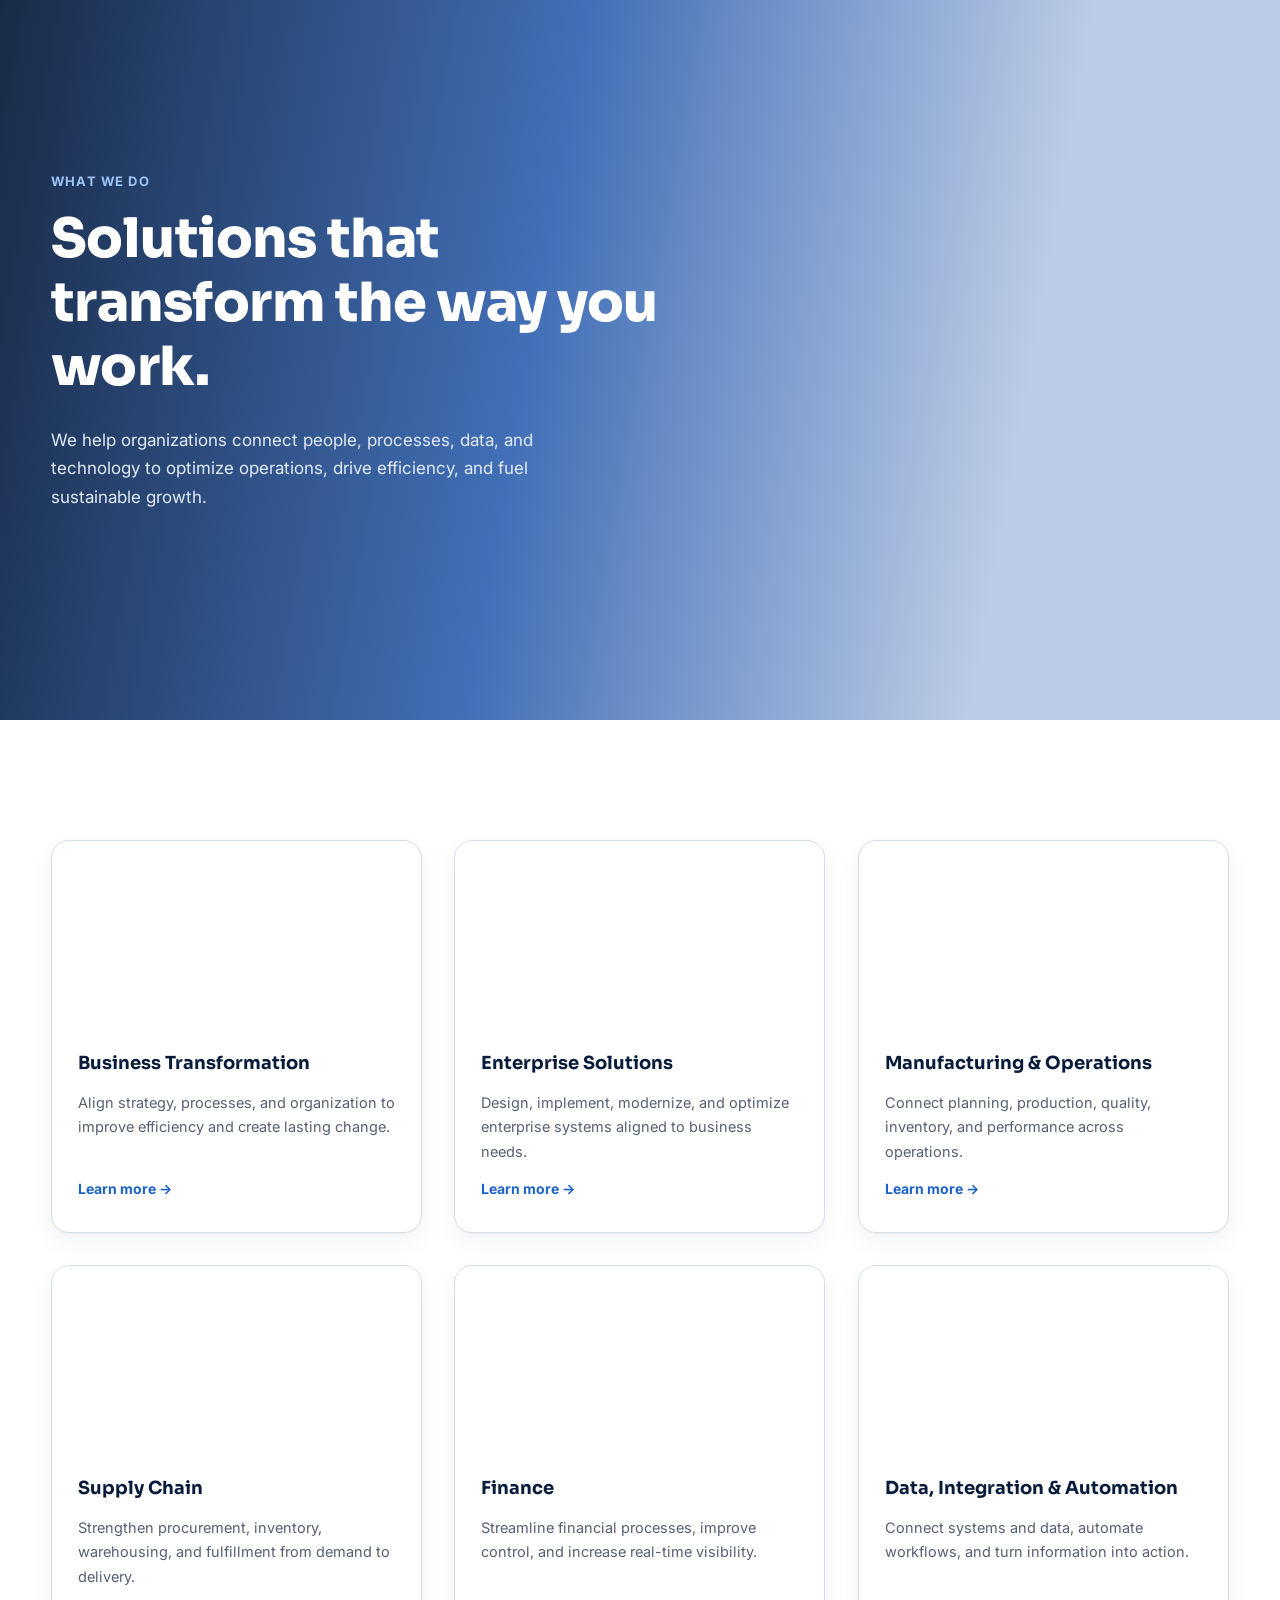
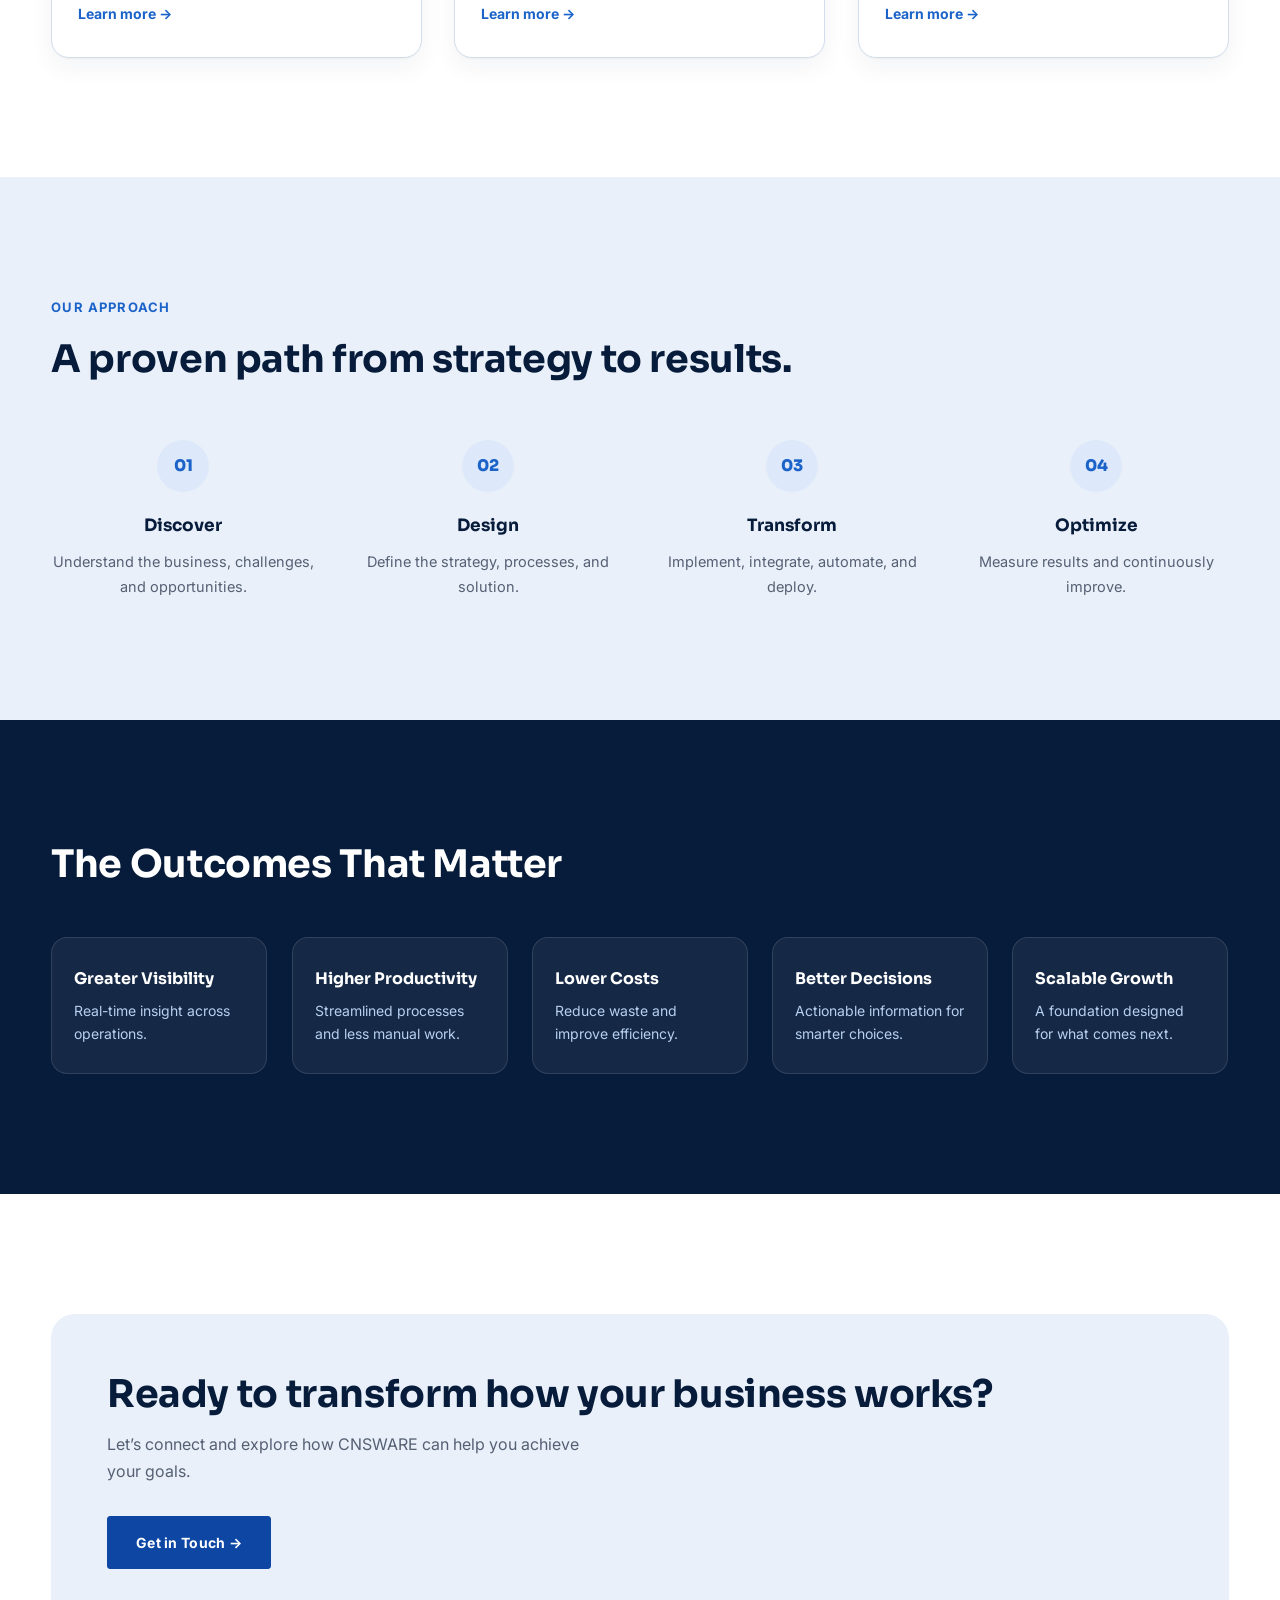
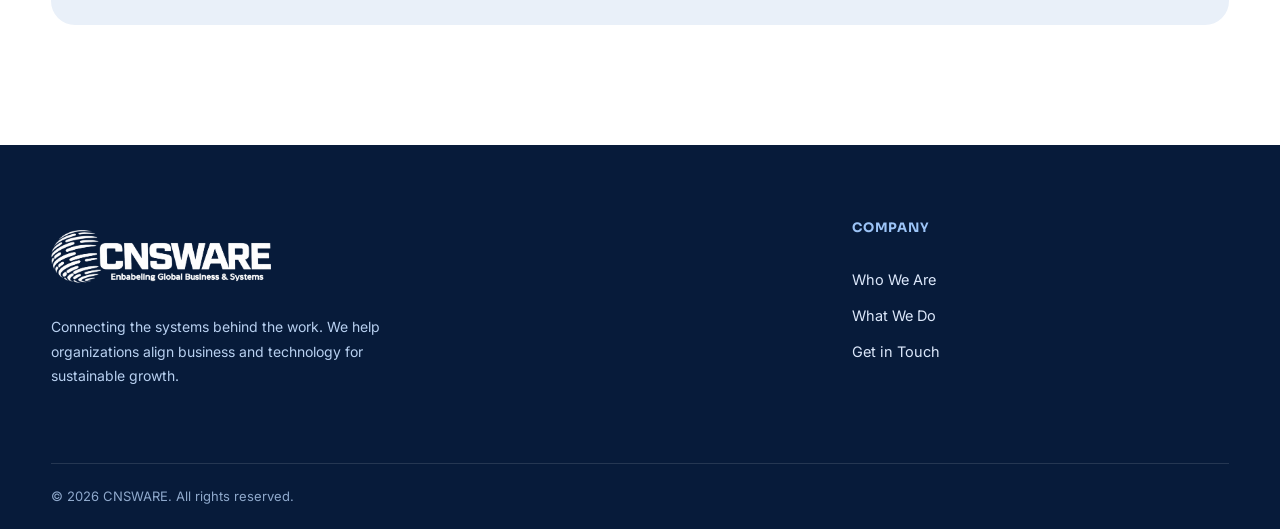
==== what-we-do.html @ 4d141ac0 "first commit" ====
<!doctype html>
<html lang="en">
<head>
<meta charset="utf-8"><meta name="viewport" content="width=device-width,initial-scale=1">
<title>What We Do | CNSWARE</title>
<link rel="preconnect" href="https://fonts.googleapis.com">
<link rel="preconnect" href="https://fonts.gstatic.com" crossorigin>
<link href="https://fonts.googleapis.com/css2?family=Inter:wght@400;500;600;700;800&family=Sora:wght@600;700;800&display=swap" rel="stylesheet">
<link rel="stylesheet" href="css/variables.css">
<link rel="stylesheet" href="css/navbar.css">
<link rel="stylesheet" href="css/footer.css">
<link rel="stylesheet" href="css/main.css">
<link rel="stylesheet" href="css/what-we-do.css">
<link rel="stylesheet" href="css/animations.css">
</head>
<body>

<site-navbar current="what-we-do.html" logo-src="img/CNSWARElogo.png"></site-navbar>
<script src="components/Navbar.js" defer></script>

<section class="hero" style="--hero:url('https://images.unsplash.com/photo-1556761175-b413da4baf72?auto=format&fit=crop&w=1800&q=85')">
  <div class="container">
    <div class="hero-inner">
      <div class="eyebrow">What We Do</div>
      <h1>Solutions that transform the way you work.</h1>
      <p>We help organizations connect people, processes, data, and technology to optimize operations, drive efficiency, and fuel sustainable growth.</p>
    </div>
  </div>
</section>

<section class="section">
  <div class="container">
    <div class="cards">
      <div class="card" style="--img:url('https://images.unsplash.com/photo-1521737711867-e3b97375f902?auto=format&fit=crop&w=900&q=80')">
        <div class="card-media"></div>
        <div class="card-body">
          <h3>Business Transformation</h3>
          <p>Align strategy, processes, and organization to improve efficiency and create lasting change.</p>
          <a class="link" href="get-in-touch.html">Learn more &rarr;</a>
        </div>
      </div>
      <div class="card" style="--img:url('https://images.unsplash.com/photo-1551434678-e076c223a692?auto=format&fit=crop&w=900&q=80')">
        <div class="card-media"></div>
        <div class="card-body">
          <h3>Enterprise Solutions</h3>
          <p>Design, implement, modernize, and optimize enterprise systems aligned to business needs.</p>
          <a class="link" href="get-in-touch.html">Learn more &rarr;</a>
        </div>
      </div>
      <div class="card" style="--img:url('https://images.unsplash.com/photo-1565514020179-026b92b84bb6?auto=format&fit=crop&w=900&q=80')">
        <div class="card-media"></div>
        <div class="card-body">
          <h3>Manufacturing &amp; Operations</h3>
          <p>Connect planning, production, quality, inventory, and performance across operations.</p>
          <a class="link" href="get-in-touch.html">Learn more &rarr;</a>
        </div>
      </div>
      <div class="card" style="--img:url('https://images.unsplash.com/photo-1586528116311-ad8dd3c8310d?auto=format&fit=crop&w=900&q=80')">
        <div class="card-media"></div>
        <div class="card-body">
          <h3>Supply Chain</h3>
          <p>Strengthen procurement, inventory, warehousing, and fulfillment from demand to delivery.</p>
          <a class="link" href="get-in-touch.html">Learn more &rarr;</a>
        </div>
      </div>
      <div class="card" style="--img:url('https://images.unsplash.com/photo-1554224155-8d04cb21cd6c?auto=format&fit=crop&w=900&q=80')">
        <div class="card-media"></div>
        <div class="card-body">
          <h3>Finance</h3>
          <p>Streamline financial processes, improve control, and increase real-time visibility.</p>
          <a class="link" href="get-in-touch.html">Learn more &rarr;</a>
        </div>
      </div>
      <div class="card" style="--img:url('https://images.unsplash.com/photo-1551288049-bebda4e38f71?auto=format&fit=crop&w=900&q=80')">
        <div class="card-media"></div>
        <div class="card-body">
          <h3>Data, Integration &amp; Automation</h3>
          <p>Connect systems and data, automate workflows, and turn information into action.</p>
          <a class="link" href="get-in-touch.html">Learn more &rarr;</a>
        </div>
      </div>
    </div>
  </div>
</section>

<section class="section soft">
  <div class="container">
    <div class="eyebrow">Our Approach</div>
    <h2>A proven path from strategy to results.</h2>
    <div class="process">
      <div class="step"><div class="num">01</div><h3>Discover</h3><p>Understand the business, challenges, and opportunities.</p></div>
      <div class="step"><div class="num">02</div><h3>Design</h3><p>Define the strategy, processes, and solution.</p></div>
      <div class="step"><div class="num">03</div><h3>Transform</h3><p>Implement, integrate, automate, and deploy.</p></div>
      <div class="step"><div class="num">04</div><h3>Optimize</h3><p>Measure results and continuously improve.</p></div>
    </div>
  </div>
</section>

<section class="section dark">
  <div class="container">
    <h2>The Outcomes That Matter</h2>
    <div class="outcomes">
      <div class="outcome"><strong>Greater Visibility</strong><span>Real-time insight across operations.</span></div>
      <div class="outcome"><strong>Higher Productivity</strong><span>Streamlined processes and less manual work.</span></div>
      <div class="outcome"><strong>Lower Costs</strong><span>Reduce waste and improve efficiency.</span></div>
      <div class="outcome"><strong>Better Decisions</strong><span>Actionable information for smarter choices.</span></div>
      <div class="outcome"><strong>Scalable Growth</strong><span>A foundation designed for what comes next.</span></div>
    </div>
  </div>
</section>

<section class="section">
  <div class="container cta">
    <div>
      <h2>Ready to transform how your business works?</h2>
      <p class="lead">Let&rsquo;s connect and explore how CNSWARE can help you achieve your goals.</p>
    </div>
    <a class="btn" href="get-in-touch.html">Get in Touch &rarr;</a>
  </div>
</section>

<site-footer logo-src="img/CNSWARElogo.png"></site-footer>
<script src="components/Footer.js" defer></script>

<script src="js/reveal.js" defer></script>

</body></html>
---- css/variables.css ----
/* ===== CNSWARE — Shared variables & base reset =====
   Load this file FIRST on every page, before navbar.css, footer.css and
   main.css — they all rely on the custom properties defined here. */

:root{
  --navy:#071b3a;
  --blue:#0d47a3;
  --blue2:#1c63c9;
  --ink:#0d1b33;
  --muted:#556074;
  --line:#d2deec;
  --soft:#e9f0f9;
  --white:#fff;
  --icon:#1c63c9;
  --icon-tint:#dde9fa;
  --icon-tint-hover:#c9dcf5;
  --shadow:0 10px 30px rgba(8,31,70,.14);
  --font-body:'Inter',Segoe UI,Arial,sans-serif;
  --font-heading:'Sora','Inter',Segoe UI,Arial,sans-serif;
}

*{box-sizing:border-box}
html{scroll-behavior:smooth}
body{
  margin:0;
  font-family:var(--font-body);
  color:var(--ink);
  background:#fff;
  line-height:1.65;
  -webkit-font-smoothing:antialiased;
  text-rendering:optimizeLegibility;
}
a{color:inherit;text-decoration:none}
img{max-width:100%;display:block}
.container{width:min(1180px,92%);margin:auto}
.narrow{max-width:760px;text-align:center}
---- css/navbar.css ----
/* ===== CNSWARE — Navbar (used by components/Navbar.js) =====
   Requires variables.css to be loaded first (uses --navy, --blue2, --line). */

.site-header{
  position:sticky;top:0;z-index:50;
  background:rgba(255,255,255,.97);
  border-bottom:1px solid var(--line);
}
.nav{height:84px;display:flex;align-items:center;justify-content:space-between;gap:28px}
.brand{display:flex;align-items:center}
.brand-logo{height:80px;width:auto;max-width:220px;display:block;object-fit:contain}
.nav-links{display:flex;gap:34px;font-size:14.5px}
.nav-links a{position:relative;padding:10px 0;color:var(--navy);font-weight:500}
.nav-links a.active{font-weight:500}
.nav-links a.active:after{
  content:"";position:absolute;left:0;right:0;bottom:0;height:1.5px;background:var(--blue2)
}

@media(max-width:900px){
  .nav{height:auto;padding:16px 0;align-items:flex-start;flex-wrap:wrap}
  .nav-links{gap:16px;flex-wrap:wrap}
}
@media(max-width:600px){
  .brand-logo{height:38px}
}
---- css/footer.css ----
/* ===== CNSWARE — Footer (used by components/Footer.js) =====
   Requires variables.css to be loaded first (uses --navy, --blue2, --font-heading). */

.site-footer{background:var(--navy);color:#fff;padding:72px 0 0}
.footer-grid{
  display:grid;
  grid-template-columns:2fr 1fr;
  gap:48px;
  padding-bottom:52px;
}
.footer-logo{height:80px;width:auto;max-width:220px;display:block;object-fit:contain;margin-bottom:18px;filter:brightness(0) invert(1)}
.footer-brand p{font-size:14px;line-height:1.75;color:#b8d0f0;max-width:340px;margin:0 0 22px}
.footer-social{display:flex;gap:12px}
.footer-social a{
  width:36px;height:36px;border-radius:50%;
  display:flex;align-items:center;justify-content:center;
  background:rgba(255,255,255,.08);
  color:#dce8fb;
  transition:background .2s ease,color .2s ease;
}
.footer-social a svg{width:16px;height:16px}
.footer-social a:hover{background:var(--blue2);color:#fff}
.footer-col h4{margin:0 0 18px;font-family:var(--font-heading);font-size:13px;font-weight:700;letter-spacing:.06em;text-transform:uppercase;color:#9cc4f7}
.footer-col{display:flex;flex-direction:column;gap:12px}
.footer-col a,.footer-col span{font-size:14.5px;color:#dce8fb}
.footer-col a:hover{color:#fff}
.footer-bottom{
  display:flex;align-items:center;justify-content:space-between;gap:16px;
  padding:22px 0;
  border-top:1px solid rgba(255,255,255,.12);
  font-size:13px;color:#8fa9cc;
}

@media(max-width:900px){
  .footer-grid{grid-template-columns:1fr 1fr;gap:36px}
  .footer-brand{grid-column:1/-1}
}
@media(max-width:600px){
  .footer-grid{grid-template-columns:1fr;gap:32px}
  .footer-brand{grid-column:auto}
  .footer-bottom{flex-direction:column;align-items:flex-start;gap:8px}
}
---- css/main.css ----
/* ===== CNSWARE — Main page styles (hero, sections, icon grid, global) =====
   Requires variables.css to be loaded first (uses --navy, --blue, --blue2,
   --muted, --line, --icon, --icon-tint, --icon-tint-hover, --font-heading). */

/* Hero */
.hero{
  min-height:clamp(540px,82vh,720px);
  color:#fff;
  display:flex;
  align-items:center;
  background:
    linear-gradient(100deg,rgba(7,27,58,.93) 0%,rgba(13,71,163,.78) 42%,rgba(13,71,163,.28) 78%),
    var(--hero) center/cover no-repeat;
}
.hero-inner{padding:140px 0;max-width:620px}
.eyebrow{color:#9cc4f7;font-weight:700;text-transform:uppercase;letter-spacing:.09em;font-size:13px;margin-bottom:16px}
.hero h1{font-family:var(--font-heading);font-size:clamp(36px,4.6vw,54px);line-height:1.18;letter-spacing:-.01em;margin:0 0 26px;font-weight:800}
.hero p{font-size:17px;line-height:1.7;max-width:520px;color:#e2ecfa;margin:0 0 36px}

/* Buttons */
.btn{
  display:inline-flex;align-items:center;justify-content:center;gap:8px;
  padding:14px 28px;border-radius:3px;font-weight:700;font-size:14px;letter-spacing:.02em;
  background:var(--blue);color:#fff;border:1px solid var(--blue);
  transition:.2s ease;
}
.btn:hover{background:var(--blue2);border-color:var(--blue2);transform:translateY(-1px);box-shadow:0 8px 18px rgba(13,71,163,.30)}
.btn.light{background:#fff;color:var(--blue);border-color:#fff}
.btn.light:hover{background:#eef4fe}
.btn.outline{background:transparent;color:#fff;border-color:rgba(255,255,255,.55)}
.btn.outline:hover{background:rgba(255,255,255,.12)}

/* Generic section heading */
.section{padding:120px 0}
.section h2{font-family:var(--font-heading);font-size:clamp(28px,3.2vw,38px);line-height:1.3;letter-spacing:-.01em;margin:0 0 28px;color:var(--navy);font-weight:700}
.section .eyebrow{color:var(--blue2)}
.accent{display:inline-block;width:48px;height:3px;background:var(--blue2);border-radius:2px;margin-bottom:28px}
.narrow .accent{margin-left:auto;margin-right:auto}

/* Section background variants — reusable on any page */
.section.soft{background:var(--soft)}
.section.dark{background:var(--navy);color:#fff}
.section.dark h2{color:#fff}
.section.dark .eyebrow{color:#9cc4f7}
.section.dark p{color:#d6e6fb}

/* Tighter section padding — use on a section that just wraps a .cta/.global-cta
   band, since that band already carries its own internal padding. Prevents
   double spacing (especially awkward right before the footer). */
.section.tight{padding:64px 0}

/* A dark section sitting directly above the footer needs its own shade so it
   doesn't visually merge with the footer's navy background. */
.section.dark.pre-footer{background:var(--blue)}

/* We Connect the Systems Behind the Work — merged intro + icon grid */
.connect{background:#fff;padding:160px 0}
.built-head{max-width:780px;margin:0 auto 88px;text-align:center}
.built-head p{font-size:17px;color:var(--muted);line-height:1.9;margin:0}

.icon-grid{
  display:grid;
  grid-template-columns:repeat(4,1fr);
  gap:28px;
}
.icon-item{
  background:#fff;
  padding:44px 28px;
  border:1px solid var(--line);
  border-radius:18px;
  box-shadow:0 1px 2px rgba(8,31,70,.04), 0 10px 24px rgba(8,31,70,.05);
  text-align:center;
  display:flex;
  flex-direction:column;
  align-items:center;
  gap:20px;
  transition:transform .2s ease, box-shadow .2s ease, border-color .2s ease;
}
.icon-item:hover{
  transform:translateY(-4px);
  box-shadow:0 4px 10px rgba(8,31,70,.06), 0 20px 36px rgba(8,31,70,.10);
  border-color:#cfe0f8;
}
.icon-badge{
  width:58px;height:58px;
  border-radius:15px;
  background:var(--icon-tint);
  display:flex;align-items:center;justify-content:center;
  transition:background .2s ease;
}
.icon-item:hover .icon-badge{ background:var(--icon-tint-hover); }
.icon-svg{width:28px;height:28px;color:var(--icon);transition:transform .2s ease}
.icon-item:hover .icon-svg{transform:translateY(-1px)}
.icon-item h3{margin:0;font-family:var(--font-heading);color:var(--navy);font-size:15.5px;font-weight:600;letter-spacing:-.005em}

/* Plain variant: icon + label only, no card/border/shadow */
.icon-grid.plain{gap:64px 40px}
.icon-grid.plain .icon-item{
  background:transparent;
  border:none;
  box-shadow:none;
  padding:0;
  border-radius:0;
  gap:18px;
}
.icon-grid.plain .icon-item:hover{
  transform:none;
  box-shadow:none;
  border-color:transparent;
}
.icon-grid.plain .icon-badge{
  width:auto;height:auto;
  border-radius:0;
  background:transparent;
}
.icon-grid.plain .icon-item:hover .icon-badge{background:transparent}
.icon-grid.plain .icon-svg{width:34px;height:34px}
.icon-grid.plain .icon-item:hover .icon-svg{transform:translateY(-2px)}
.icon-grid.plain .icon-item h3{font-size:15px;font-weight:600}

/* Global expertise section — full-bleed split: image left, dynamic gradient text panel right */
.global{
  display:grid;
  grid-template-columns:1fr 1fr;
  width:100%;
  min-height:100vh;
  color:#fff;
}
.global-media{
  background:var(--globe) center/cover no-repeat;
}
.global-text{
  position:relative;
  display:flex;
  align-items:center;
  justify-content:flex-end;
  text-align:right;
  padding:90px 6vw;
  overflow:hidden;
  background:
    radial-gradient(130% 160% at 100% 0%,rgba(255,255,255,.14) 0%,transparent 55%),
    radial-gradient(120% 140% at 0% 100%,rgba(255,255,255,.08) 0%,transparent 60%),
    linear-gradient(155deg,var(--navy) 0%,var(--blue) 58%,var(--blue2) 100%);
}
.global-text:before{
  content:"";
  position:absolute;
  width:340px;height:340px;
  border-radius:50%;
  background:rgba(255,255,255,.06);
  top:-120px;right:-100px;
}
.global-inner{max-width:520px;position:relative;z-index:1}
.global .eyebrow{color:#9cc4f7}
.global h2{color:#fff;margin-bottom:28px}
.global p{font-size:16.5px;line-height:1.85;color:#d6e6fb;margin:0}
.global .statement{font-weight:700;color:#fff;font-size:19px;line-height:1.7;margin:36px 0 0}

/* Global CTA — white band with brand + buttons below the image section */
.global-cta{background:#fff;text-align:center;padding:80px 0}
.global-cta .global-brand{margin-bottom:36px}
.global-cta .global-brand strong{display:block;font-family:var(--font-heading);font-size:28px;font-weight:800;letter-spacing:.02em;color:var(--navy)}
.global-cta .global-brand span{display:block;font-size:14px;color:var(--muted);margin-top:8px}
.global-cta .global-actions{display:flex;gap:18px;justify-content:center}
.global-cta .btn.outline{background:transparent;color:var(--blue);border-color:var(--blue)}
.global-cta .btn.outline:hover{background:var(--icon-tint)}

@media(max-width:900px){
  .icon-grid{grid-template-columns:repeat(2,1fr)}
  .section{padding:100px 0;min-height:auto}
  .connect{padding:110px 0}
  .built-head{margin-bottom:64px}
  .icon-grid.plain{gap:48px 32px}
  .hero{min-height:auto}
  .global-actions{flex-direction:column;align-items:center}
  .global{grid-template-columns:1fr}
  .global-media{min-height:280px}
  .global-text{justify-content:center;text-align:center;padding:64px 8vw}
  .global-inner{max-width:520px}
  .section.tight{padding:48px 0}
}
@media(max-width:600px){
  .hero-inner{padding:80px 0}
  .section{padding:80px 0}
  .connect{padding:80px 0}
  .built-head{margin-bottom:48px}
  .icon-grid{grid-template-columns:1fr}
  .icon-grid.plain{gap:40px}
  .section.tight{padding:40px 0}
}
---- css/what-we-do.css ----
/* ===== CNSWARE — What We Do (page-specific blocks) =====
   Requires variables.css + main.css loaded first (uses --navy, --blue2,
   --muted, --line, --soft, --icon-tint, --font-heading, .section, .btn). */

/* Service cards */
.cards{
  display:grid;
  grid-template-columns:repeat(3,1fr);
  gap:32px;
}
.card{
  background:#fff;
  border:1px solid var(--line);
  border-radius:18px;
  overflow:hidden;
  box-shadow:0 1px 2px rgba(8,31,70,.04), 0 10px 24px rgba(8,31,70,.05);
  display:flex;
  flex-direction:column;
  transition:transform .2s ease, box-shadow .2s ease, border-color .2s ease;
}
.card:hover{
  transform:translateY(-4px);
  box-shadow:0 4px 10px rgba(8,31,70,.06), 0 20px 36px rgba(8,31,70,.10);
  border-color:#cfe0f8;
}
.card-media{
  height:180px;
  background:var(--img) center/cover no-repeat;
}
.card-body{padding:28px 26px 32px;display:flex;flex-direction:column;gap:12px;flex:1}
.card-body h3{margin:0;font-family:var(--font-heading);color:var(--navy);font-size:18px;font-weight:700}
.card-body p{margin:0;color:var(--muted);font-size:14.5px;line-height:1.7;flex:1}
.link{
  color:var(--blue2);font-weight:700;font-size:14px;
  display:inline-flex;align-items:center;gap:6px;
  transition:gap .2s ease;
}
.link:hover{gap:10px}

/* Our Approach — process steps */
.process{
  display:grid;
  grid-template-columns:repeat(4,1fr);
  gap:40px;
  margin-top:56px;
}
.step{text-align:center}
.step .num{
  width:52px;height:52px;
  border-radius:50%;
  background:var(--icon-tint);
  color:var(--blue2);
  font-family:var(--font-heading);
  font-weight:800;
  font-size:16px;
  display:flex;align-items:center;justify-content:center;
  margin:0 auto 20px;
}
.step h3{margin:0 0 10px;font-family:var(--font-heading);color:var(--navy);font-size:17px;font-weight:700}
.step p{margin:0;color:var(--muted);font-size:14.5px;line-height:1.7}

/* Outcomes — on the dark section */
.outcomes{
  display:grid;
  grid-template-columns:repeat(5,1fr);
  gap:24px;
  margin-top:48px;
}
.outcome{
  display:flex;
  flex-direction:column;
  gap:8px;
  padding:28px 22px;
  border-radius:16px;
  background:rgba(255,255,255,.06);
  border:1px solid rgba(255,255,255,.12);
}
.outcome strong{font-family:var(--font-heading);font-size:16px;font-weight:700;color:#fff}
.outcome span{font-size:14px;color:#b8d0f0;line-height:1.6}

/* Closing CTA band */
.cta{
  display:flex;
  align-items:center;
  justify-content:space-between;
  gap:32px;
  flex-wrap:wrap;
  background:var(--soft);
  border-radius:24px;
  padding:56px;
}
.cta h2{margin:0 0 12px}
.cta .lead{margin:0;color:var(--muted);font-size:16px;max-width:480px}

@media(max-width:900px){
  .cards{grid-template-columns:repeat(2,1fr)}
  .process{grid-template-columns:repeat(2,1fr);gap:36px}
  .outcomes{grid-template-columns:repeat(2,1fr)}
  .cta{padding:44px}
}
@media(max-width:600px){
  .cards{grid-template-columns:1fr}
  .process{grid-template-columns:1fr;gap:32px}
  .outcomes{grid-template-columns:1fr}
  .cta{flex-direction:column;align-items:flex-start;padding:36px;border-radius:18px}
}
---- css/animations.css ----
/* ===== CNSWARE — Page load & scroll-reveal animations =====
   Requires js/reveal.js to add/remove the classes below (.is-loaded, .reveal,
   .is-visible). Load this file LAST, and load js/reveal.js as the very last
   <script> on the page (after Navbar.js / Footer.js) so it can find the
   markup those components inject. */

/* Smooth fade-in as soon as the page finishes loading */
body{
  opacity:0;
  transition:opacity .6s ease;
}
body.is-loaded{
  opacity:1;
}

/* Smooth fade + slide-up as sections/blocks scroll into view */
.reveal{
  opacity:0;
  transform:translateY(28px);
  transition:opacity .8s cubic-bezier(.22,.61,.36,1),
             transform .8s cubic-bezier(.22,.61,.36,1);
  transition-delay:var(--reveal-delay,0s);
  will-change:opacity,transform;
}
.reveal.is-visible{
  opacity:1;
  transform:translateY(0);
}

/* Respect users who've asked their OS/browser to reduce motion */
@media (prefers-reduced-motion: reduce){
  body{transition:none}
  .reveal{transition:none;opacity:1;transform:none}
}
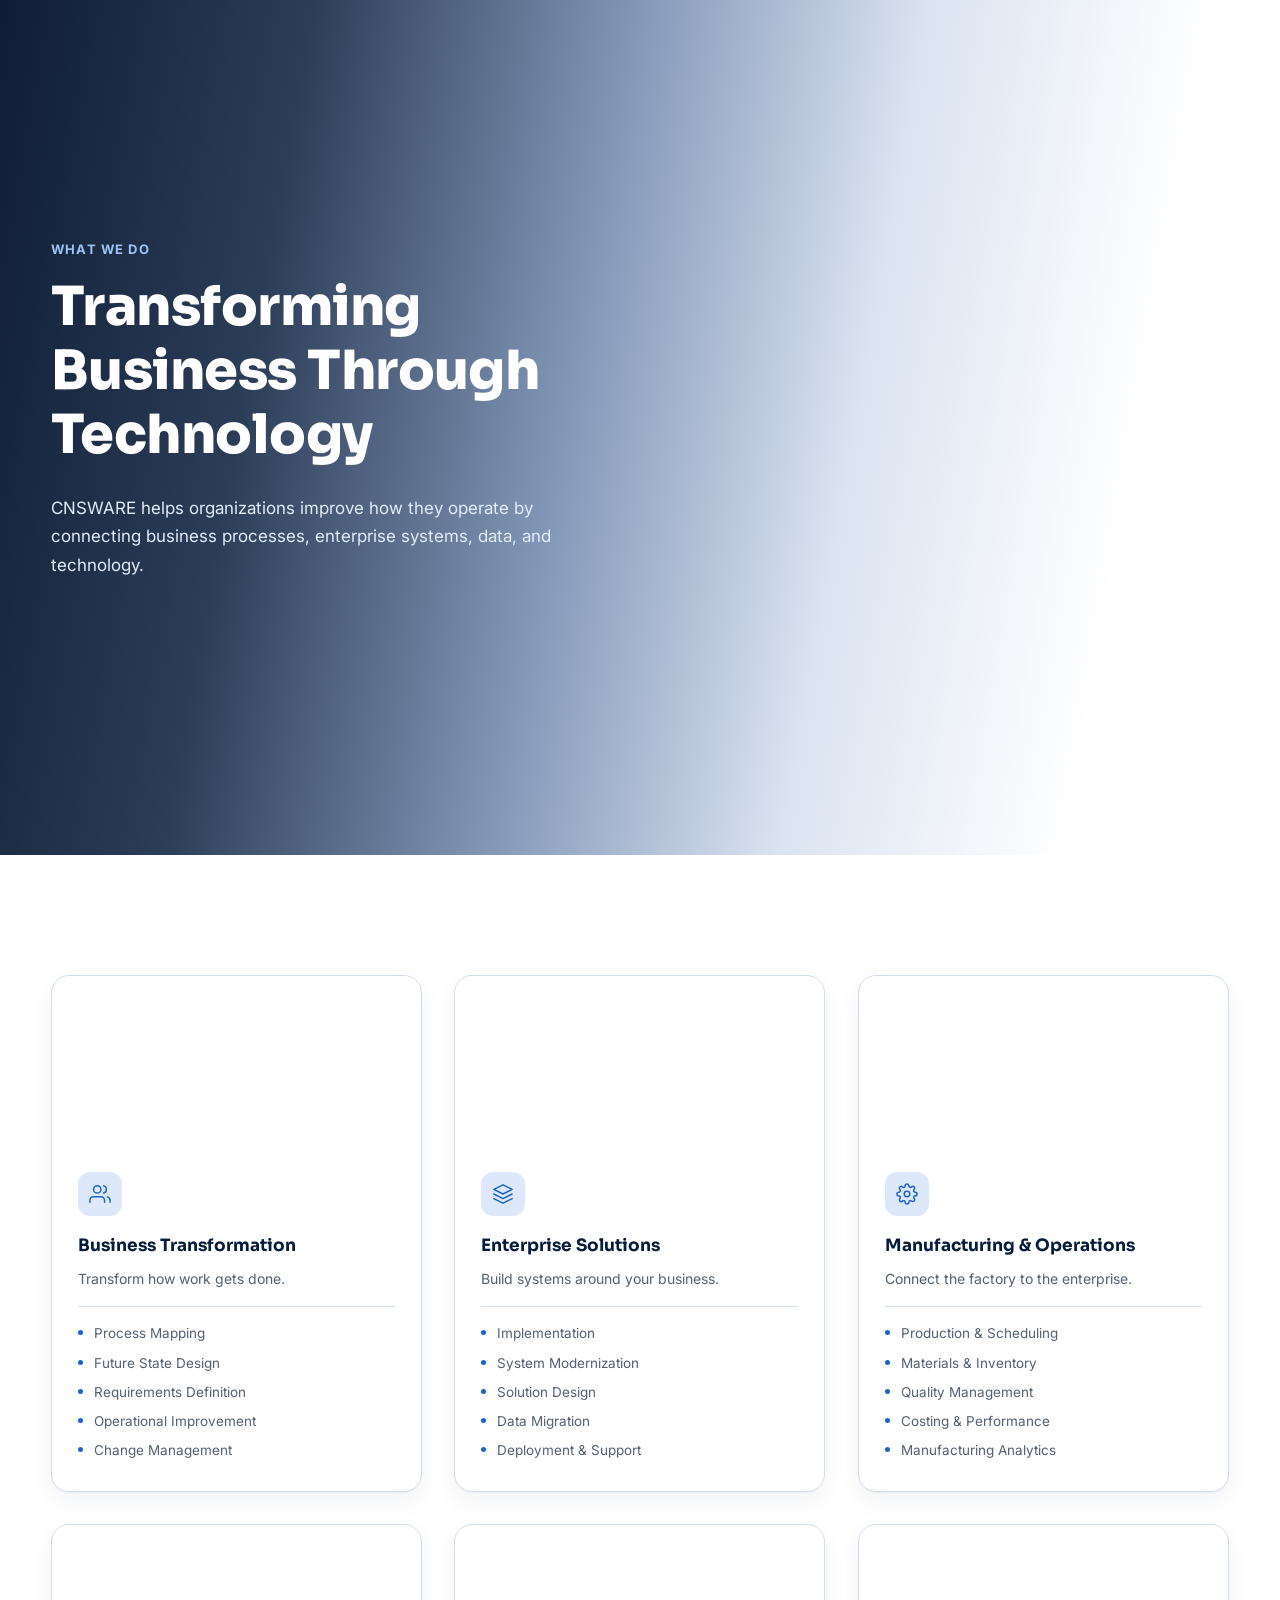
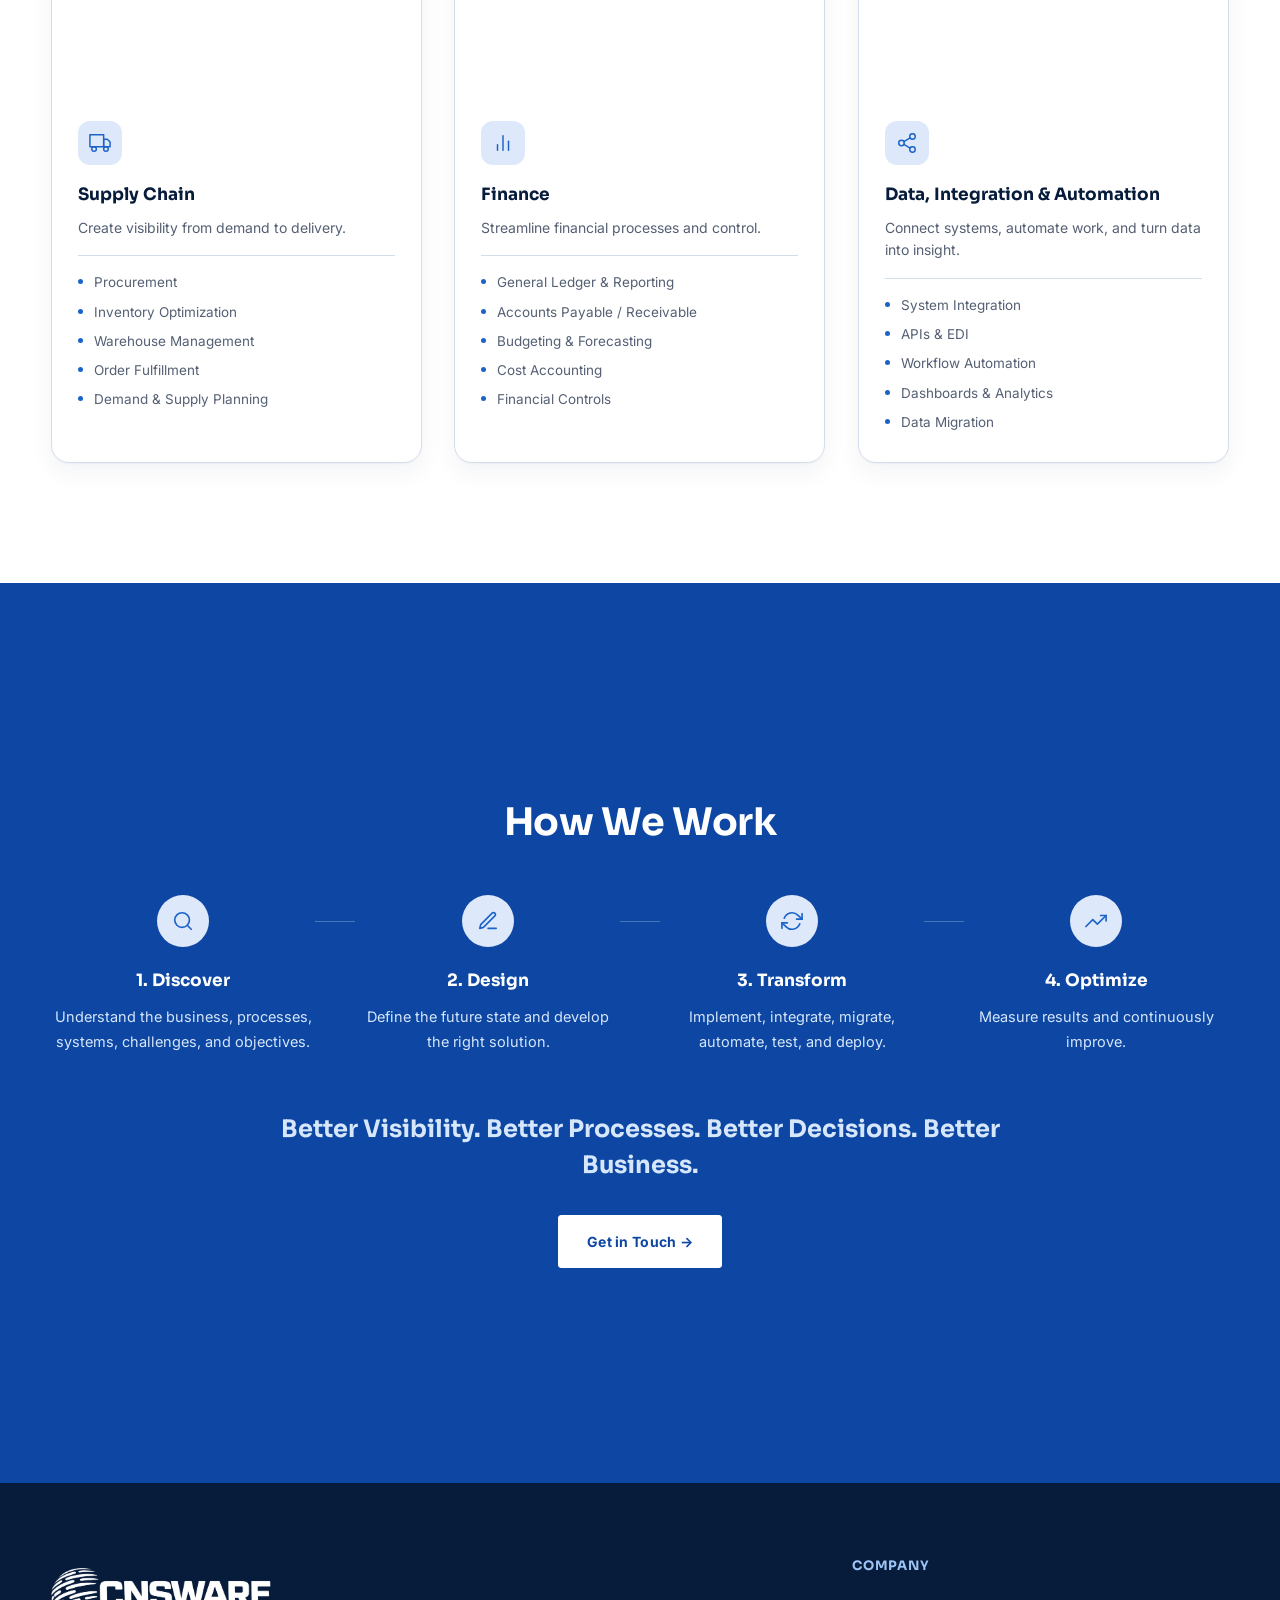
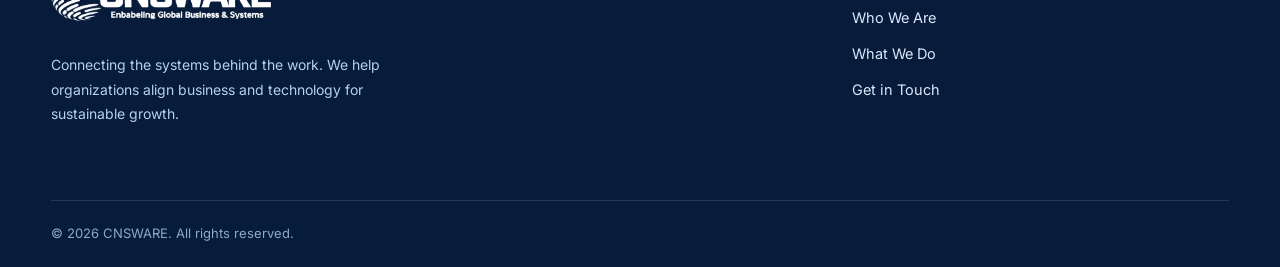
==== commit ea21db93: "Nuevos cambios de diseño" ====
--- a/what-we-do.html
+++ b/what-we-do.html
@@ -2,7 +2,7 @@
 <html lang="en">
 <head>
 <meta charset="utf-8"><meta name="viewport" content="width=device-width,initial-scale=1">
-<title>What We Do | CNSWARE</title>
+<title>CNSWARE | What We Do</title>
 <link rel="preconnect" href="https://fonts.googleapis.com">
 <link rel="preconnect" href="https://fonts.gstatic.com" crossorigin>
 <link href="https://fonts.googleapis.com/css2?family=Inter:wght@400;500;600;700;800&family=Sora:wght@600;700;800&display=swap" rel="stylesheet">
@@ -18,12 +18,15 @@
 <site-navbar current="what-we-do.html" logo-src="img/CNSWARElogo.png"></site-navbar>
 <script src="components/Navbar.js" defer></script>
 
-<section class="hero" style="--hero:url('https://images.unsplash.com/photo-1556761175-b413da4baf72?auto=format&fit=crop&w=1800&q=85')">
+<section class="hero">
+  <video class="hero-video-bg" autoplay muted loop playsinline poster="https://images.unsplash.com/photo-1581091226825-a6a2a5aee158?auto=format&fit=crop&w=1800&q=85">
+    <source src="video/what-we-do.mp4" type="video/mp4">
+  </video>
   <div class="container">
     <div class="hero-inner">
       <div class="eyebrow">What We Do</div>
-      <h1>Solutions that transform the way you work.</h1>
-      <p>We help organizations connect people, processes, data, and technology to optimize operations, drive efficiency, and fuel sustainable growth.</p>
+      <h1>Transforming Business Through Technology</h1>
+      <p>CNSWARE helps organizations improve how they operate by connecting business processes, enterprise systems, data, and technology.</p>
     </div>
   </div>
 </section>
@@ -34,88 +37,126 @@
       <div class="card" style="--img:url('https://images.unsplash.com/photo-1521737711867-e3b97375f902?auto=format&fit=crop&w=900&q=80')">
         <div class="card-media"></div>
         <div class="card-body">
+          <div class="card-icon"><svg class="icon-svg" viewBox="0 0 24 24" fill="none" stroke="currentColor" stroke-width="1.6" stroke-linecap="round" stroke-linejoin="round"><path d="M17 21v-2a4 4 0 0 0-4-4H5a4 4 0 0 0-4 4v2"/><circle cx="9" cy="7" r="4"/><path d="M23 21v-2a4 4 0 0 0-3-3.87"/><path d="M16 3.13a4 4 0 0 1 0 7.75"/></svg></div>
           <h3>Business Transformation</h3>
-          <p>Align strategy, processes, and organization to improve efficiency and create lasting change.</p>
-          <a class="link" href="get-in-touch.html">Learn more &rarr;</a>
+          <p>Transform how work gets done.</p>
+          <ul class="card-list">
+            <li>Process Mapping</li>
+            <li>Future State Design</li>
+            <li>Requirements Definition</li>
+            <li>Operational Improvement</li>
+            <li>Change Management</li>
+          </ul>
         </div>
       </div>
       <div class="card" style="--img:url('https://images.unsplash.com/photo-1551434678-e076c223a692?auto=format&fit=crop&w=900&q=80')">
         <div class="card-media"></div>
         <div class="card-body">
+          <div class="card-icon"><svg class="icon-svg" viewBox="0 0 24 24" fill="none" stroke="currentColor" stroke-width="1.6" stroke-linecap="round" stroke-linejoin="round"><polygon points="12 2 2 7 12 12 22 7 12 2"/><polyline points="2 17 12 22 22 17"/><polyline points="2 12 12 17 22 12"/></svg></div>
           <h3>Enterprise Solutions</h3>
-          <p>Design, implement, modernize, and optimize enterprise systems aligned to business needs.</p>
-          <a class="link" href="get-in-touch.html">Learn more &rarr;</a>
+          <p>Build systems around your business.</p>
+          <ul class="card-list">
+            <li>Implementation</li>
+            <li>System Modernization</li>
+            <li>Solution Design</li>
+            <li>Data Migration</li>
+            <li>Deployment &amp; Support</li>
+          </ul>
         </div>
       </div>
       <div class="card" style="--img:url('https://images.unsplash.com/photo-1565514020179-026b92b84bb6?auto=format&fit=crop&w=900&q=80')">
         <div class="card-media"></div>
         <div class="card-body">
+          <div class="card-icon"><svg class="icon-svg" viewBox="0 0 24 24" fill="none" stroke="currentColor" stroke-width="1.6" stroke-linecap="round" stroke-linejoin="round"><circle cx="12" cy="12" r="3"/><path d="M19.4 15a1.65 1.65 0 0 0 .33 1.82l.06.06a2 2 0 1 1-2.83 2.83l-.06-.06a1.65 1.65 0 0 0-1.82-.33 1.65 1.65 0 0 0-1 1.51V21a2 2 0 0 1-4 0v-.09A1.65 1.65 0 0 0 9 19.4a1.65 1.65 0 0 0-1.82.33l-.06.06a2 2 0 1 1-2.83-2.83l.06-.06a1.65 1.65 0 0 0 .33-1.82 1.65 1.65 0 0 0-1.51-1H3a2 2 0 0 1 0-4h.09A1.65 1.65 0 0 0 4.6 9a1.65 1.65 0 0 0-.33-1.82l-.06-.06a2 2 0 1 1 2.83-2.83l.06.06a1.65 1.65 0 0 0 1.82.33H9a1.65 1.65 0 0 0 1-1.51V3a2 2 0 0 1 4 0v.09a1.65 1.65 0 0 0 1 1.51 1.65 1.65 0 0 0 1.82-.33l.06-.06a2 2 0 1 1 2.83 2.83l-.06.06a1.65 1.65 0 0 0-.33 1.82V9a1.65 1.65 0 0 0 1.51 1H21a2 2 0 0 1 0 4h-.09a1.65 1.65 0 0 0-1.51 1z"/></svg></div>
           <h3>Manufacturing &amp; Operations</h3>
-          <p>Connect planning, production, quality, inventory, and performance across operations.</p>
-          <a class="link" href="get-in-touch.html">Learn more &rarr;</a>
+          <p>Connect the factory to the enterprise.</p>
+          <ul class="card-list">
+            <li>Production &amp; Scheduling</li>
+            <li>Materials &amp; Inventory</li>
+            <li>Quality Management</li>
+            <li>Costing &amp; Performance</li>
+            <li>Manufacturing Analytics</li>
+          </ul>
         </div>
       </div>
       <div class="card" style="--img:url('https://images.unsplash.com/photo-1586528116311-ad8dd3c8310d?auto=format&fit=crop&w=900&q=80')">
         <div class="card-media"></div>
         <div class="card-body">
+          <div class="card-icon"><svg class="icon-svg" viewBox="0 0 24 24" fill="none" stroke="currentColor" stroke-width="1.6" stroke-linecap="round" stroke-linejoin="round"><rect x="1" y="3" width="15" height="13"/><polygon points="16 8 20 8 23 11 23 16 16 16 16 8"/><circle cx="5.5" cy="18.5" r="2.5"/><circle cx="18.5" cy="18.5" r="2.5"/></svg></div>
           <h3>Supply Chain</h3>
-          <p>Strengthen procurement, inventory, warehousing, and fulfillment from demand to delivery.</p>
-          <a class="link" href="get-in-touch.html">Learn more &rarr;</a>
+          <p>Create visibility from demand to delivery.</p>
+          <ul class="card-list">
+            <li>Procurement</li>
+            <li>Inventory Optimization</li>
+            <li>Warehouse Management</li>
+            <li>Order Fulfillment</li>
+            <li>Demand &amp; Supply Planning</li>
+          </ul>
         </div>
       </div>
       <div class="card" style="--img:url('https://images.unsplash.com/photo-1554224155-8d04cb21cd6c?auto=format&fit=crop&w=900&q=80')">
         <div class="card-media"></div>
         <div class="card-body">
+          <div class="card-icon"><svg class="icon-svg" viewBox="0 0 24 24" fill="none" stroke="currentColor" stroke-width="1.6" stroke-linecap="round" stroke-linejoin="round"><line x1="18" y1="20" x2="18" y2="10"/><line x1="12" y1="20" x2="12" y2="4"/><line x1="6" y1="20" x2="6" y2="14"/></svg></div>
           <h3>Finance</h3>
-          <p>Streamline financial processes, improve control, and increase real-time visibility.</p>
-          <a class="link" href="get-in-touch.html">Learn more &rarr;</a>
+          <p>Streamline financial processes and control.</p>
+          <ul class="card-list">
+            <li>General Ledger &amp; Reporting</li>
+            <li>Accounts Payable / Receivable</li>
+            <li>Budgeting &amp; Forecasting</li>
+            <li>Cost Accounting</li>
+            <li>Financial Controls</li>
+          </ul>
         </div>
       </div>
       <div class="card" style="--img:url('https://images.unsplash.com/photo-1551288049-bebda4e38f71?auto=format&fit=crop&w=900&q=80')">
         <div class="card-media"></div>
         <div class="card-body">
+          <div class="card-icon"><svg class="icon-svg" viewBox="0 0 24 24" fill="none" stroke="currentColor" stroke-width="1.6" stroke-linecap="round" stroke-linejoin="round"><circle cx="18" cy="5" r="3"/><circle cx="6" cy="12" r="3"/><circle cx="18" cy="19" r="3"/><line x1="8.59" y1="13.51" x2="15.42" y2="17.49"/><line x1="15.41" y1="6.51" x2="8.59" y2="10.49"/></svg></div>
           <h3>Data, Integration &amp; Automation</h3>
-          <p>Connect systems and data, automate workflows, and turn information into action.</p>
-          <a class="link" href="get-in-touch.html">Learn more &rarr;</a>
+          <p>Connect systems, automate work, and turn data into insight.</p>
+          <ul class="card-list">
+            <li>System Integration</li>
+            <li>APIs &amp; EDI</li>
+            <li>Workflow Automation</li>
+            <li>Dashboards &amp; Analytics</li>
+            <li>Data Migration</li>
+          </ul>
         </div>
       </div>
     </div>
   </div>
 </section>
 
-<section class="section soft">
+<section class="section dark tight pre-footer howwework">
   <div class="container">
-    <div class="eyebrow">Our Approach</div>
-    <h2>A proven path from strategy to results.</h2>
+    <h2>How We Work</h2>
     <div class="process">
-      <div class="step"><div class="num">01</div><h3>Discover</h3><p>Understand the business, challenges, and opportunities.</p></div>
-      <div class="step"><div class="num">02</div><h3>Design</h3><p>Define the strategy, processes, and solution.</p></div>
-      <div class="step"><div class="num">03</div><h3>Transform</h3><p>Implement, integrate, automate, and deploy.</p></div>
-      <div class="step"><div class="num">04</div><h3>Optimize</h3><p>Measure results and continuously improve.</p></div>
+      <div class="step">
+        <div class="num"><svg viewBox="0 0 24 24" fill="none" stroke="currentColor" stroke-width="1.8" stroke-linecap="round" stroke-linejoin="round"><circle cx="11" cy="11" r="8"/><line x1="21" y1="21" x2="16.65" y2="16.65"/></svg></div>
+        <h3>1. Discover</h3>
+        <p>Understand the business, processes, systems, challenges, and objectives.</p>
+      </div>
+      <div class="step">
+        <div class="num"><svg viewBox="0 0 24 24" fill="none" stroke="currentColor" stroke-width="1.8" stroke-linecap="round" stroke-linejoin="round"><path d="M12 20h9"/><path d="M16.5 3.5a2.121 2.121 0 0 1 3 3L7 19l-4 1 1-4L16.5 3.5z"/></svg></div>
+        <h3>2. Design</h3>
+        <p>Define the future state and develop the right solution.</p>
+      </div>
+      <div class="step">
+        <div class="num"><svg viewBox="0 0 24 24" fill="none" stroke="currentColor" stroke-width="1.8" stroke-linecap="round" stroke-linejoin="round"><polyline points="23 4 23 10 17 10"/><polyline points="1 20 1 14 7 14"/><path d="M3.51 9a9 9 0 0 1 14.85-3.36L23 10M1 14l4.64 4.36A9 9 0 0 0 20.49 15"/></svg></div>
+        <h3>3. Transform</h3>
+        <p>Implement, integrate, migrate, automate, test, and deploy.</p>
+      </div>
+      <div class="step">
+        <div class="num"><svg viewBox="0 0 24 24" fill="none" stroke="currentColor" stroke-width="1.8" stroke-linecap="round" stroke-linejoin="round"><polyline points="23 6 13.5 15.5 8.5 10.5 1 18"/><polyline points="17 6 23 6 23 12"/></svg></div>
+        <h3>4. Optimize</h3>
+        <p>Measure results and continuously improve.</p>
+      </div>
     </div>
-  </div>
-</section>
-
-<section class="section dark">
-  <div class="container">
-    <h2>The Outcomes That Matter</h2>
-    <div class="outcomes">
-      <div class="outcome"><strong>Greater Visibility</strong><span>Real-time insight across operations.</span></div>
-      <div class="outcome"><strong>Higher Productivity</strong><span>Streamlined processes and less manual work.</span></div>
-      <div class="outcome"><strong>Lower Costs</strong><span>Reduce waste and improve efficiency.</span></div>
-      <div class="outcome"><strong>Better Decisions</strong><span>Actionable information for smarter choices.</span></div>
-      <div class="outcome"><strong>Scalable Growth</strong><span>A foundation designed for what comes next.</span></div>
+    <p class="statement">Better Visibility. Better Processes. Better Decisions. Better Business.</p>
+    <div class="cta-center">
+      <a class="btn light" href="get-in-touch.html">Get in Touch &rarr;</a>
     </div>
-  </div>
-</section>
-
-<section class="section">
-  <div class="container cta">
-    <div>
-      <h2>Ready to transform how your business works?</h2>
-      <p class="lead">Let&rsquo;s connect and explore how CNSWARE can help you achieve your goals.</p>
-    </div>
-    <a class="btn" href="get-in-touch.html">Get in Touch &rarr;</a>
   </div>
 </section>
 
--- a/css/main.css
+++ b/css/main.css
@@ -2,16 +2,34 @@
    Requires variables.css to be loaded first (uses --navy, --blue, --blue2,
    --muted, --line, --icon, --icon-tint, --icon-tint-hover, --font-heading). */
 
-/* Hero */
+/* Hero — supports either a CSS background image (--hero) or a background
+   <video class="hero-video-bg"> element; both get the same dark gradient
+   overlay so the text on top stays readable either way. */
 .hero{
-  min-height:clamp(540px,82vh,720px);
+  position:relative;
+  overflow:hidden;
+  min-height:95vh;
   color:#fff;
   display:flex;
   align-items:center;
-  background:
-    linear-gradient(100deg,rgba(7,27,58,.93) 0%,rgba(13,71,163,.78) 42%,rgba(13,71,163,.28) 78%),
-    var(--hero) center/cover no-repeat;
-}
+  background:var(--hero) center/cover no-repeat;
+}
+.hero:before{
+  content:"";
+  position:absolute;
+  inset:0;
+  z-index:1;
+  background:linear-gradient(100deg,rgba(5,20,45,.96) 0%,rgba(7,27,58,.85) 22%,rgba(9, 50, 115, 0.5) 45%,rgba(13,71,163,.15) 65%,rgba(13,71,163,0) 85%);
+}
+.hero-video-bg{
+  position:absolute;
+  inset:0;
+  z-index:0;
+  width:100%;
+  height:100%;
+  object-fit:cover;
+}
+.hero .container{position:relative;z-index:2}
 .hero-inner{padding:140px 0;max-width:620px}
 .eyebrow{color:#9cc4f7;font-weight:700;text-transform:uppercase;letter-spacing:.09em;font-size:13px;margin-bottom:16px}
 .hero h1{font-family:var(--font-heading);font-size:clamp(36px,4.6vw,54px);line-height:1.18;letter-spacing:-.01em;margin:0 0 26px;font-weight:800}
@@ -31,7 +49,12 @@
 .btn.outline:hover{background:rgba(255,255,255,.12)}
 
 /* Generic section heading */
-.section{padding:120px 0}
+.section{
+  padding:120px 0;
+  min-height:100vh;
+  display:flex;
+  align-items:center;
+}
 .section h2{font-family:var(--font-heading);font-size:clamp(28px,3.2vw,38px);line-height:1.3;letter-spacing:-.01em;margin:0 0 28px;color:var(--navy);font-weight:700}
 .section .eyebrow{color:var(--blue2)}
 .accent{display:inline-block;width:48px;height:3px;background:var(--blue2);border-radius:2px;margin-bottom:28px}
@@ -49,9 +72,27 @@
    double spacing (especially awkward right before the footer). */
 .section.tight{padding:64px 0}
 
+/* Auto-height override — use on a short section (like a simple closing CTA)
+   that shouldn't stretch to fill the screen just because .section defaults
+   to 100vh. Content decides the height instead. */
+.section.compact{min-height:auto}
+
 /* A dark section sitting directly above the footer needs its own shade so it
    doesn't visually merge with the footer's navy background. */
 .section.dark.pre-footer{background:var(--blue)}
+
+/* Closing CTA row — heading+lead on one side, a button on the other.
+   Colors come from context: .section.dark h2/p already handle dark text. */
+.cta{
+  display:flex;
+  align-items:center;
+  justify-content:space-between;
+  gap:32px;
+  flex-wrap:wrap;
+}
+.cta h2{margin:0 0 12px}
+.cta .lead{margin:0;font-size:16px;max-width:480px;color:var(--muted)}
+.section.dark .cta .lead{color:#d6e6fb}
 
 /* We Connect the Systems Behind the Work — merged intro + icon grid */
 .connect{background:#fff;padding:160px 0}
@@ -94,14 +135,20 @@
 .icon-item h3{margin:0;font-family:var(--font-heading);color:var(--navy);font-size:15.5px;font-weight:600;letter-spacing:-.005em}
 
 /* Plain variant: icon + label only, no card/border/shadow */
-.icon-grid.plain{gap:64px 40px}
+.icon-grid.plain{
+  gap:88px 56px;
+  row-gap:88px;
+  column-gap:56px;
+  justify-items:center;
+}
 .icon-grid.plain .icon-item{
   background:transparent;
   border:none;
   box-shadow:none;
   padding:0;
   border-radius:0;
-  gap:18px;
+  gap:24px;
+  max-width:220px;
 }
 .icon-grid.plain .icon-item:hover{
   transform:none;
@@ -114,9 +161,9 @@
   background:transparent;
 }
 .icon-grid.plain .icon-item:hover .icon-badge{background:transparent}
-.icon-grid.plain .icon-svg{width:34px;height:34px}
+.icon-grid.plain .icon-svg{width:40px;height:40px}
 .icon-grid.plain .icon-item:hover .icon-svg{transform:translateY(-2px)}
-.icon-grid.plain .icon-item h3{font-size:15px;font-weight:600}
+.icon-grid.plain .icon-item h3{font-size:15.5px;font-weight:600;line-height:1.4}
 
 /* Global expertise section — full-bleed split: image left, dynamic gradient text panel right */
 .global{
@@ -187,4 +234,5 @@
   .icon-grid{grid-template-columns:1fr}
   .icon-grid.plain{gap:40px}
   .section.tight{padding:40px 0}
+  .cta{flex-direction:column;align-items:flex-start}
 }
--- a/css/what-we-do.css
+++ b/css/what-we-do.css
@@ -24,83 +24,103 @@
   border-color:#cfe0f8;
 }
 .card-media{
-  height:180px;
+  height:170px;
   background:var(--img) center/cover no-repeat;
 }
-.card-body{padding:28px 26px 32px;display:flex;flex-direction:column;gap:12px;flex:1}
-.card-body h3{margin:0;font-family:var(--font-heading);color:var(--navy);font-size:18px;font-weight:700}
-.card-body p{margin:0;color:var(--muted);font-size:14.5px;line-height:1.7;flex:1}
-.link{
-  color:var(--blue2);font-weight:700;font-size:14px;
-  display:inline-flex;align-items:center;gap:6px;
-  transition:gap .2s ease;
+.card-body{padding:26px 26px 30px;display:flex;flex-direction:column}
+.card-icon{
+  width:44px;height:44px;
+  border-radius:12px;
+  background:var(--icon-tint);
+  display:flex;align-items:center;justify-content:center;
+  margin-bottom:16px;
 }
-.link:hover{gap:10px}
+.card-icon .icon-svg{width:22px;height:22px;color:var(--icon)}
+.card-body h3{margin:0 0 8px;font-family:var(--font-heading);color:var(--navy);font-size:17px;font-weight:700}
+.card-body > p{margin:0;color:var(--muted);font-size:14px;line-height:1.6}
 
-/* Our Approach — process steps */
+.card-list{
+  list-style:none;
+  margin:16px 0 0;
+  padding:16px 0 0;
+  border-top:1px solid var(--line);
+  display:flex;
+  flex-direction:column;
+  gap:9px;
+}
+.card-list li{
+  position:relative;
+  padding-left:16px;
+  font-size:13.5px;
+  color:var(--muted);
+  line-height:1.5;
+}
+.card-list li:before{
+  content:"";
+  position:absolute;left:0;top:7px;
+  width:5px;height:5px;
+  border-radius:50%;
+  background:var(--blue2);
+}
+
+/* How We Work — process steps + closing statement, all in one dark band,
+   sized to the full viewport height */
+.howwework{
+  min-height:100vh;
+  display:flex;
+  align-items:center;
+}
+.howwework .container{width:min(1180px,92%);margin:auto}
+.howwework h2{text-align:center;margin-bottom:16px}
 .process{
   display:grid;
   grid-template-columns:repeat(4,1fr);
   gap:40px;
-  margin-top:56px;
+  margin-top:48px;
 }
-.step{text-align:center}
+.step{position:relative;text-align:center}
+.step:not(:last-child):after{
+  content:"";
+  position:absolute;
+  top:26px;
+  left:100%;
+  width:40px;
+  height:1px;
+  background:rgba(255,255,255,.25);
+}
 .step .num{
   width:52px;height:52px;
   border-radius:50%;
   background:var(--icon-tint);
   color:var(--blue2);
-  font-family:var(--font-heading);
-  font-weight:800;
-  font-size:16px;
   display:flex;align-items:center;justify-content:center;
   margin:0 auto 20px;
 }
-.step h3{margin:0 0 10px;font-family:var(--font-heading);color:var(--navy);font-size:17px;font-weight:700}
-.step p{margin:0;color:var(--muted);font-size:14.5px;line-height:1.7}
+.step .num svg{width:22px;height:22px}
+.step h3{margin:0 0 10px;font-family:var(--font-heading);font-size:17px;font-weight:700}
+.howwework .step h3{color:#fff}
+.step p{margin:0;font-size:14.5px;line-height:1.7}
 
-/* Outcomes — on the dark section */
-.outcomes{
-  display:grid;
-  grid-template-columns:repeat(5,1fr);
-  gap:24px;
-  margin-top:48px;
+.howwework .statement{
+  text-align:center;
+  font-family:var(--font-heading);
+  font-weight:700;
+  color:#fff;
+  font-size:clamp(18px,2.2vw,24px);
+  line-height:1.5;
+  margin:56px auto 32px;
+  max-width:720px;
 }
-.outcome{
-  display:flex;
-  flex-direction:column;
-  gap:8px;
-  padding:28px 22px;
-  border-radius:16px;
-  background:rgba(255,255,255,.06);
-  border:1px solid rgba(255,255,255,.12);
-}
-.outcome strong{font-family:var(--font-heading);font-size:16px;font-weight:700;color:#fff}
-.outcome span{font-size:14px;color:#b8d0f0;line-height:1.6}
-
-/* Closing CTA band */
-.cta{
-  display:flex;
-  align-items:center;
-  justify-content:space-between;
-  gap:32px;
-  flex-wrap:wrap;
-  background:var(--soft);
-  border-radius:24px;
-  padding:56px;
-}
-.cta h2{margin:0 0 12px}
-.cta .lead{margin:0;color:var(--muted);font-size:16px;max-width:480px}
+.howwework .cta-center{display:flex;justify-content:center}
 
 @media(max-width:900px){
   .cards{grid-template-columns:repeat(2,1fr)}
-  .process{grid-template-columns:repeat(2,1fr);gap:36px}
-  .outcomes{grid-template-columns:repeat(2,1fr)}
-  .cta{padding:44px}
+  .process{grid-template-columns:repeat(2,1fr);gap:40px 36px}
+  .step:after{display:none}
+  .section.howwework{min-height:auto;padding:72px 0}
 }
 @media(max-width:600px){
   .cards{grid-template-columns:1fr}
   .process{grid-template-columns:1fr;gap:32px}
-  .outcomes{grid-template-columns:1fr}
-  .cta{flex-direction:column;align-items:flex-start;padding:36px;border-radius:18px}
+  .howwework .statement{margin:40px auto 28px}
 }
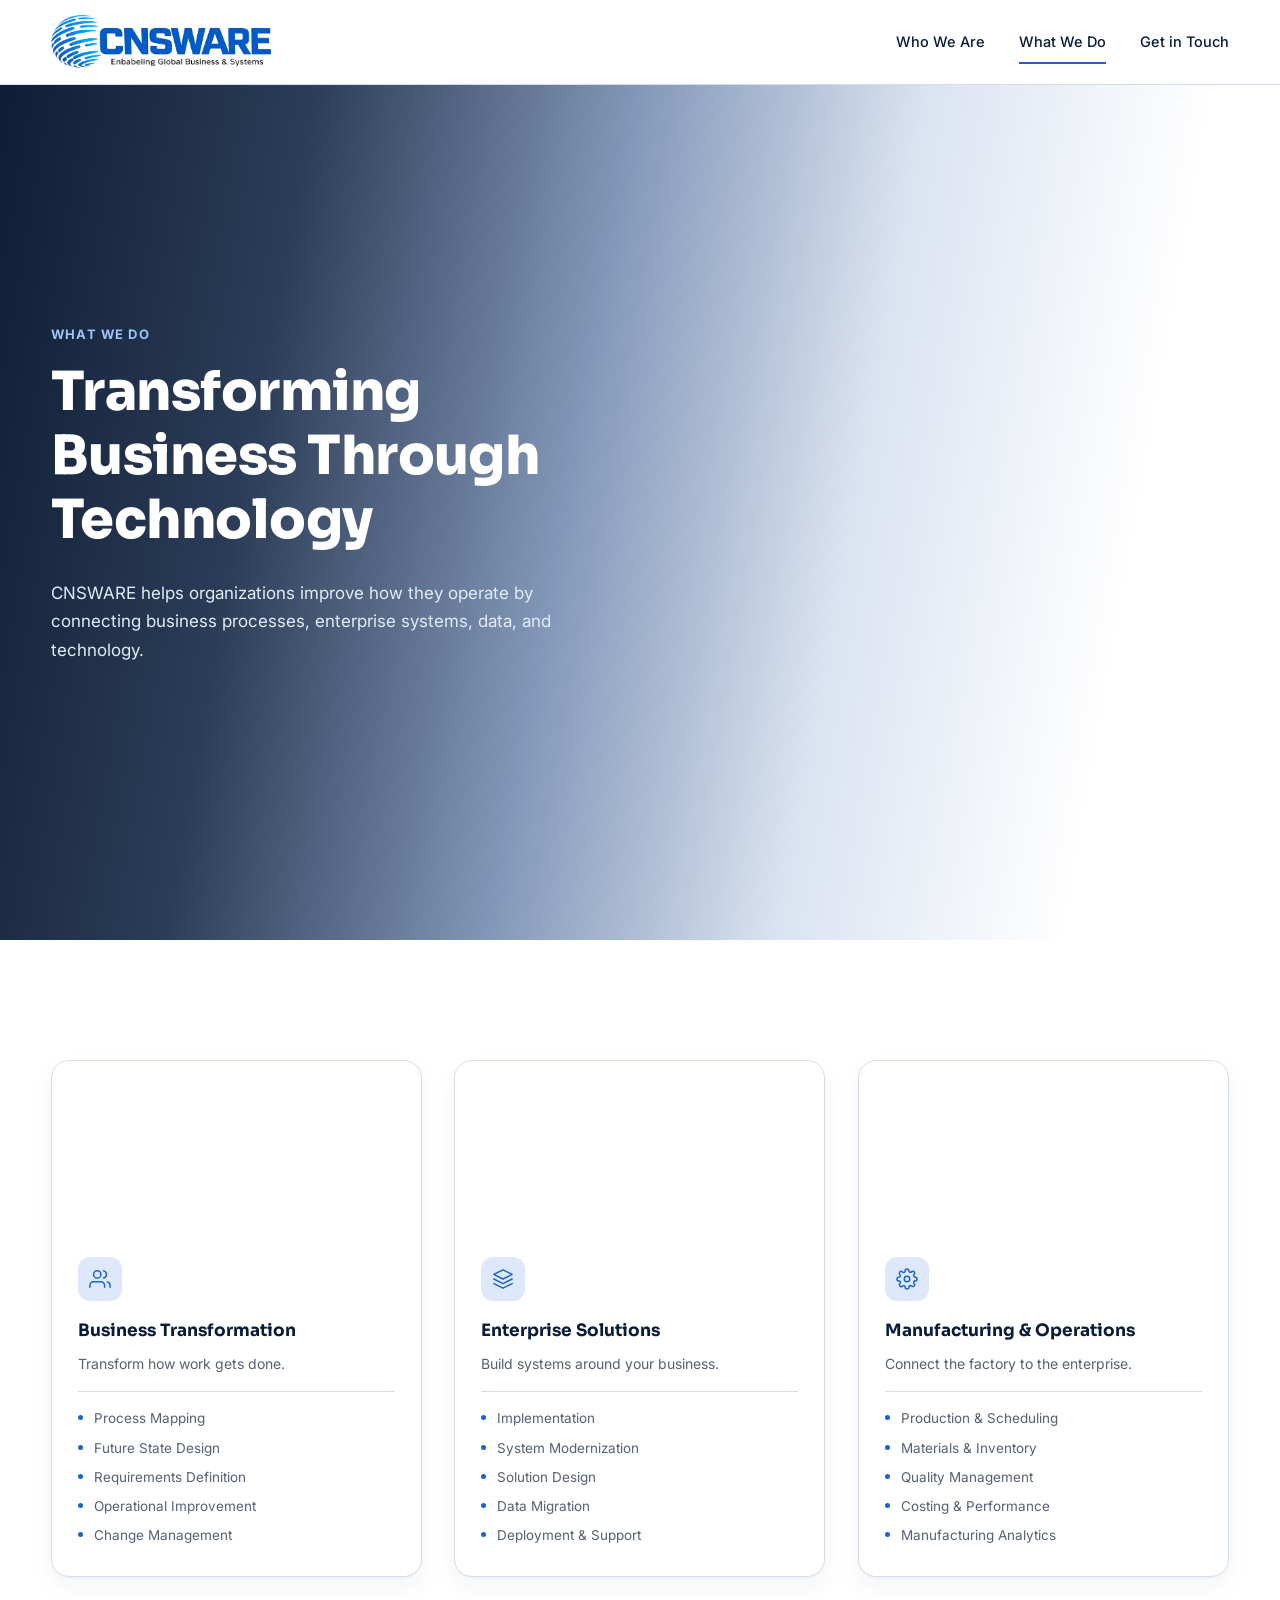
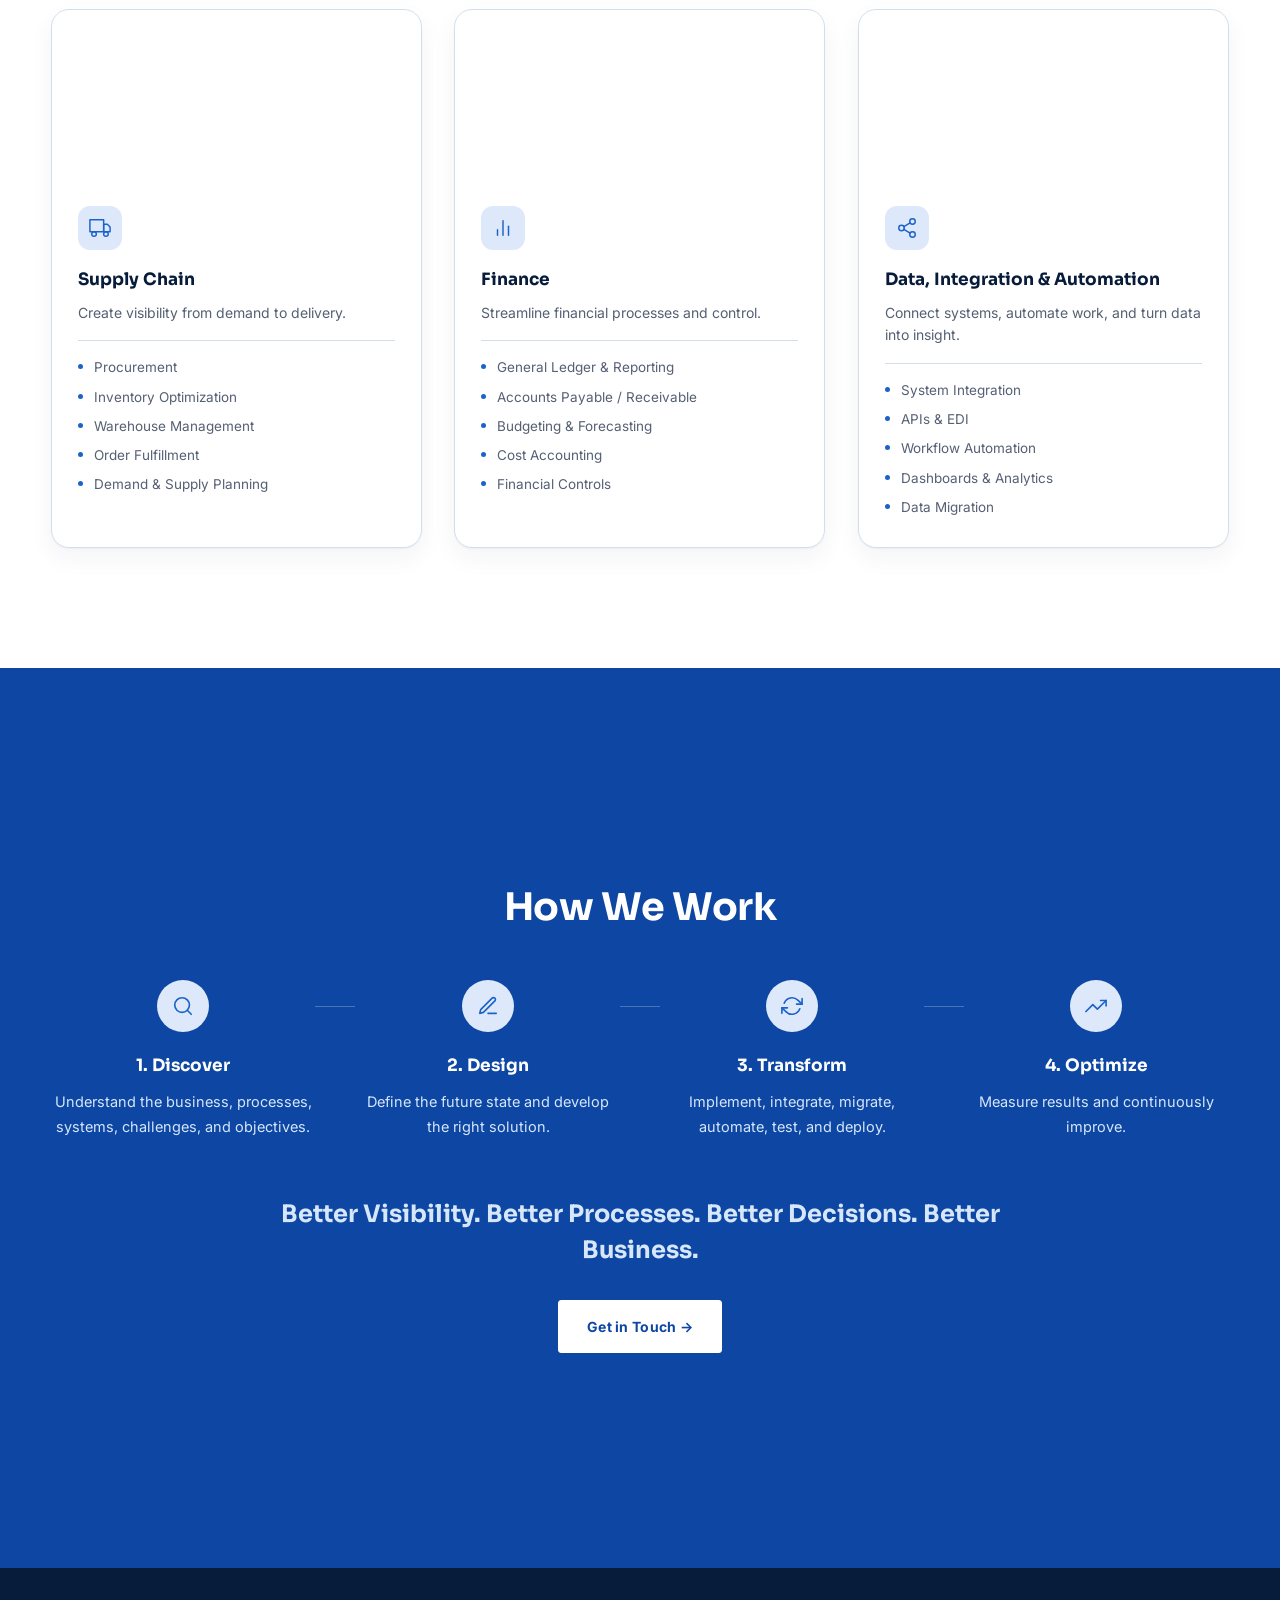
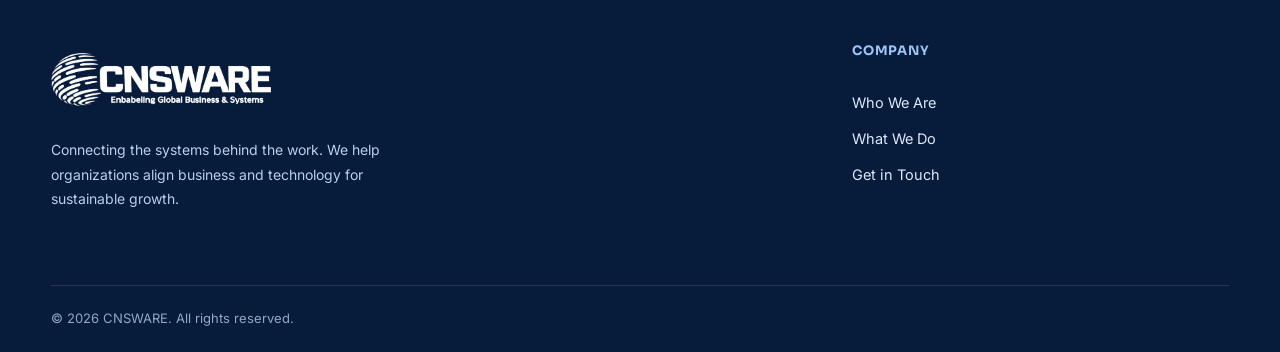
==== commit f0f4fa95: "Cambios para funcionamiento de la barra de navegación" ====
--- a/what-we-do.html
+++ b/what-we-do.html
@@ -16,7 +16,7 @@
 <body>
 
 <site-navbar current="what-we-do.html" logo-src="img/CNSWARElogo.png"></site-navbar>
-<script src="components/Navbar.js" defer></script>
+<script src="components/navbar.js" defer></script>
 
 <section class="hero">
   <video class="hero-video-bg" autoplay muted loop playsinline poster="https://images.unsplash.com/photo-1581091226825-a6a2a5aee158?auto=format&fit=crop&w=1800&q=85">
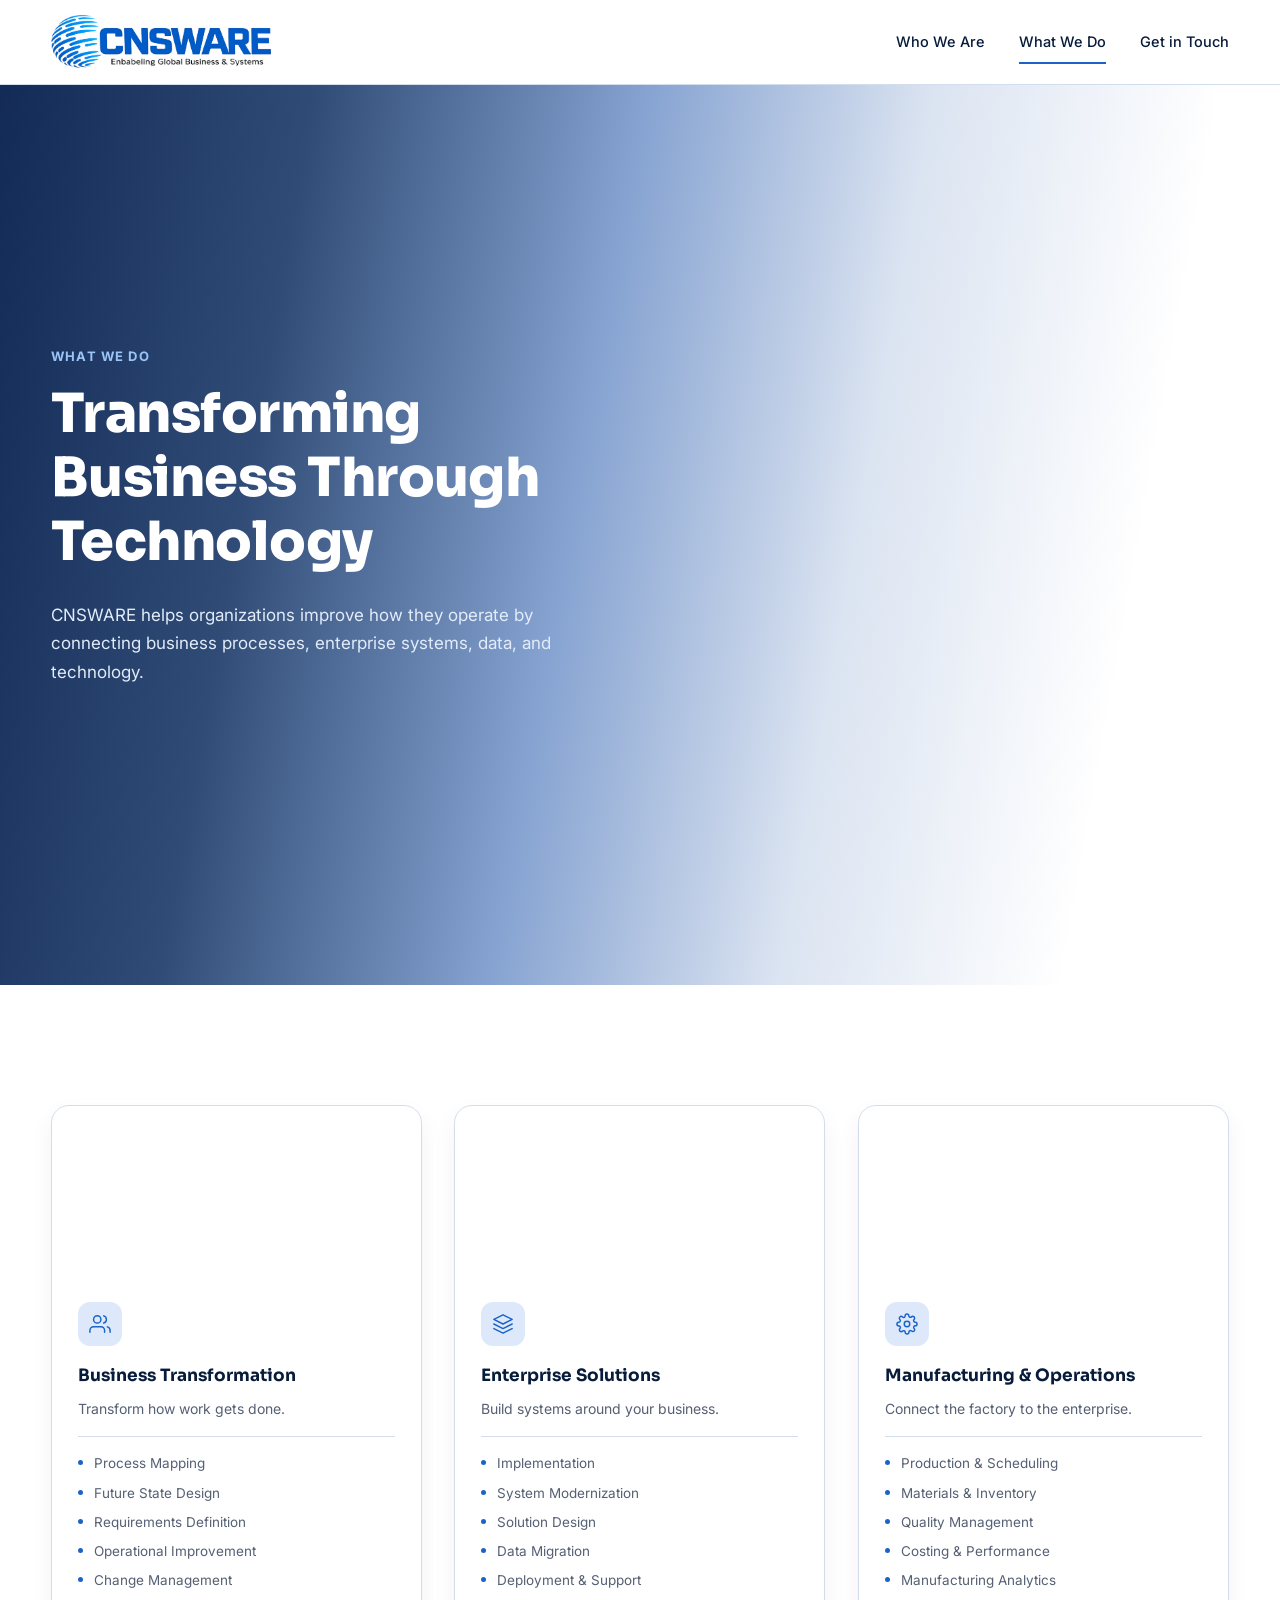
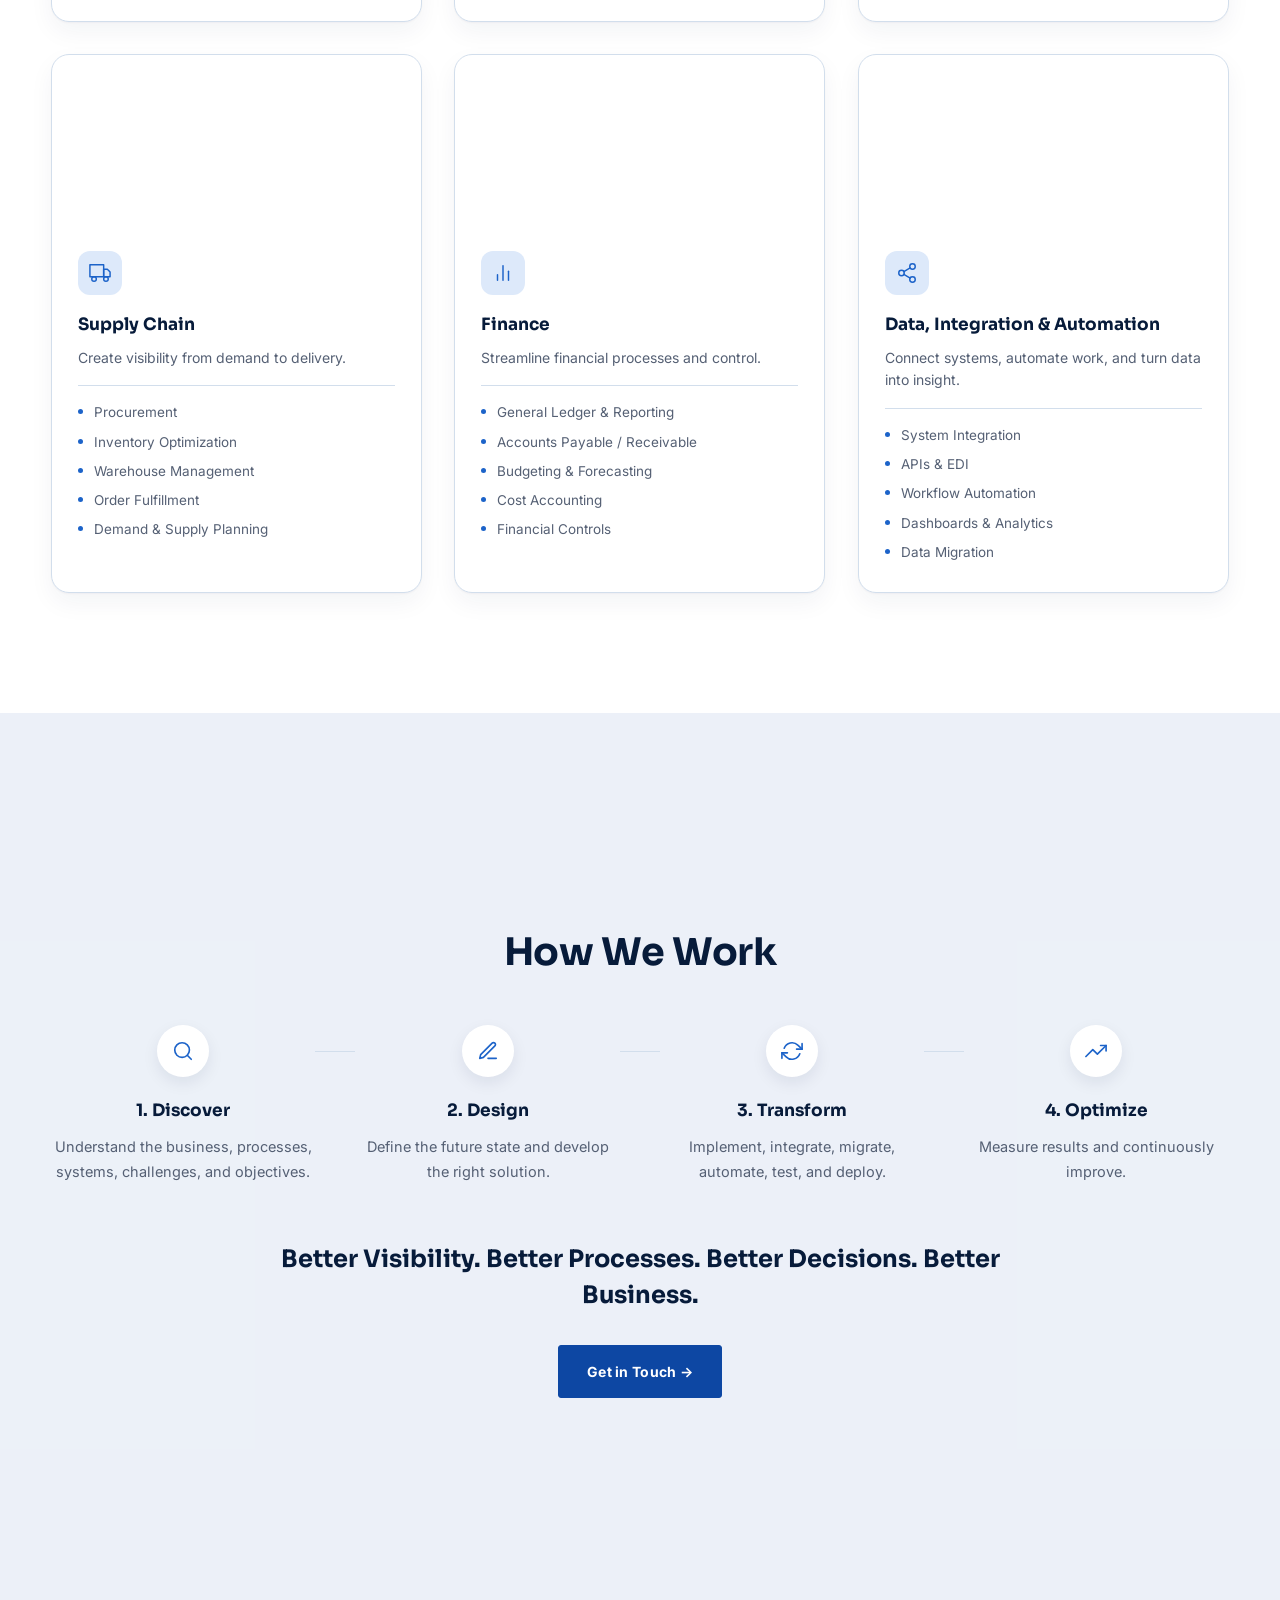
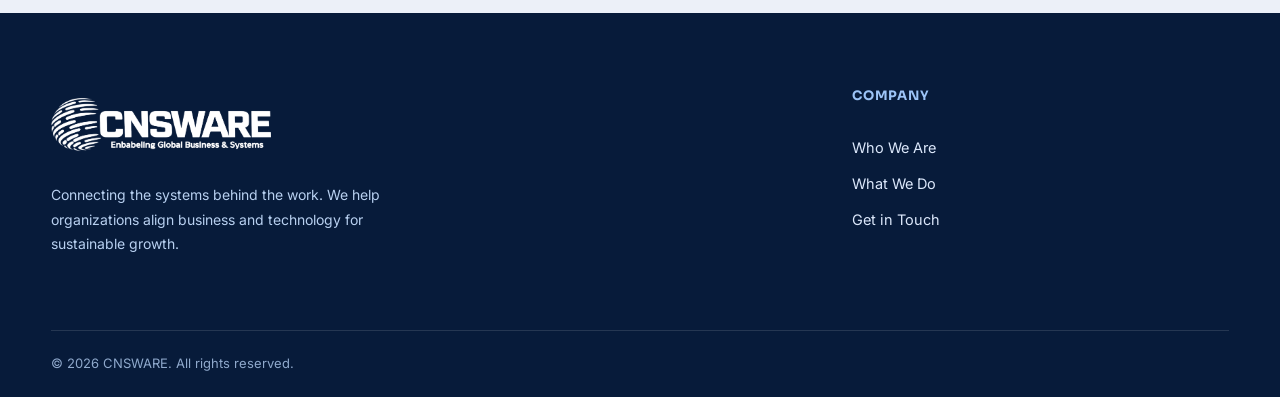
==== commit 7fe2cb06: "Cambios en fondos de secciones a azul transparente" ====
--- a/what-we-do.html
+++ b/what-we-do.html
@@ -19,7 +19,7 @@
 <script src="components/navbar.js" defer></script>
 
 <section class="hero">
-  <video class="hero-video-bg" autoplay muted loop playsinline poster="https://images.unsplash.com/photo-1581091226825-a6a2a5aee158?auto=format&fit=crop&w=1800&q=85">
+  <video class="hero-video-bg" autoplay muted loop playsinline>
     <source src="video/what-we-do.mp4" type="video/mp4">
   </video>
   <div class="container">
@@ -128,7 +128,7 @@
   </div>
 </section>
 
-<section class="section dark tight pre-footer howwework">
+<section class="section tight howwework">
   <div class="container">
     <h2>How We Work</h2>
     <div class="process">
@@ -155,7 +155,7 @@
     </div>
     <p class="statement">Better Visibility. Better Processes. Better Decisions. Better Business.</p>
     <div class="cta-center">
-      <a class="btn light" href="get-in-touch.html">Get in Touch &rarr;</a>
+      <a class="btn" href="get-in-touch.html">Get in Touch &rarr;</a>
     </div>
   </div>
 </section>
--- a/css/main.css
+++ b/css/main.css
@@ -8,7 +8,7 @@
 .hero{
   position:relative;
   overflow:hidden;
-  min-height:95vh;
+  min-height:100vh;
   color:#fff;
   display:flex;
   align-items:center;
@@ -19,7 +19,7 @@
   position:absolute;
   inset:0;
   z-index:1;
-  background:linear-gradient(100deg,rgba(5,20,45,.96) 0%,rgba(7,27,58,.85) 22%,rgba(9, 50, 115, 0.5) 45%,rgba(13,71,163,.15) 65%,rgba(13,71,163,0) 85%);
+  background:linear-gradient(100deg,rgba(9, 34, 79, 0.96) 0%,rgba(11, 44, 94, 0.85) 22%,rgba(13,71,163,.5) 45%,rgba(13,71,163,.15) 65%,rgba(13,71,163,0) 85%);
 }
 .hero-video-bg{
   position:absolute;
@@ -165,43 +165,46 @@
 .icon-grid.plain .icon-item:hover .icon-svg{transform:translateY(-2px)}
 .icon-grid.plain .icon-item h3{font-size:15.5px;font-weight:600;line-height:1.4}
 
-/* Global expertise section — full-bleed split: image left, dynamic gradient text panel right */
+/* Global expertise section — flat gray background, image floats as a
+   rounded card on the left, text sits directly on the flat background
+   left-aligned on the right. */
 .global{
   display:grid;
   grid-template-columns:1fr 1fr;
+  align-items:center;
+  gap:56px;
   width:100%;
   min-height:100vh;
-  color:#fff;
+  color:var(--ink);
+  background:var(--soft);
+  padding:0 6vw;
 }
 .global-media{
-  background:var(--globe) center/cover no-repeat;
+  position:relative;
+  height:min(560px,70vh);
+  border-radius:28px;
+  overflow:hidden;
+  box-shadow:0 24px 60px rgba(8,31,70,.14);
+}
+.global-media video{
+  position:absolute;
+  inset:0;
+  width:100%;
+  height:100%;
+  object-fit:cover;
 }
 .global-text{
   position:relative;
   display:flex;
   align-items:center;
-  justify-content:flex-end;
-  text-align:right;
-  padding:90px 6vw;
-  overflow:hidden;
-  background:
-    radial-gradient(130% 160% at 100% 0%,rgba(255,255,255,.14) 0%,transparent 55%),
-    radial-gradient(120% 140% at 0% 100%,rgba(255,255,255,.08) 0%,transparent 60%),
-    linear-gradient(155deg,var(--navy) 0%,var(--blue) 58%,var(--blue2) 100%);
-}
-.global-text:before{
-  content:"";
-  position:absolute;
-  width:340px;height:340px;
-  border-radius:50%;
-  background:rgba(255,255,255,.06);
-  top:-120px;right:-100px;
-}
-.global-inner{max-width:520px;position:relative;z-index:1}
-.global .eyebrow{color:#9cc4f7}
-.global h2{color:#fff;margin-bottom:28px}
-.global p{font-size:16.5px;line-height:1.85;color:#d6e6fb;margin:0}
-.global .statement{font-weight:700;color:#fff;font-size:19px;line-height:1.7;margin:36px 0 0}
+  justify-content:flex-start;
+  text-align:left;
+}
+.global-inner{max-width:480px}
+.global .eyebrow{color:var(--blue2)}
+.global h2{color:var(--navy);margin-bottom:28px}
+.global p{font-size:16.5px;line-height:1.85;color:var(--muted);margin:0}
+.global .statement{font-weight:700;color:var(--navy);font-size:19px;line-height:1.7;margin:36px 0 0}
 
 /* Global CTA — white band with brand + buttons below the image section */
 .global-cta{background:#fff;text-align:center;padding:80px 0}
@@ -220,9 +223,9 @@
   .icon-grid.plain{gap:48px 32px}
   .hero{min-height:auto}
   .global-actions{flex-direction:column;align-items:center}
-  .global{grid-template-columns:1fr}
-  .global-media{min-height:280px}
-  .global-text{justify-content:center;text-align:center;padding:64px 8vw}
+  .global{grid-template-columns:1fr;padding:64px 6vw;gap:40px}
+  .global-media{height:280px;border-radius:20px}
+  .global-text{justify-content:center;text-align:center}
   .global-inner{max-width:520px}
   .section.tight{padding:48px 0}
 }
--- a/css/what-we-do.css
+++ b/css/what-we-do.css
@@ -63,8 +63,10 @@
   background:var(--blue2);
 }
 
-/* How We Work — process steps + closing statement, all in one dark band,
-   sized to the full viewport height */
+/* How We Work — process steps + closing statement, all on one light band
+   (same soft blue as the "Global Delivery" section), sized to the full
+   viewport height */
+.section.howwework{background:rgba(13,71,163,.08)}
 .howwework{
   min-height:100vh;
   display:flex;
@@ -86,26 +88,27 @@
   left:100%;
   width:40px;
   height:1px;
-  background:rgba(255,255,255,.25);
+  background:var(--line);
 }
 .step .num{
   width:52px;height:52px;
   border-radius:50%;
-  background:var(--icon-tint);
+  background:#fff;
   color:var(--blue2);
+  box-shadow:0 6px 16px rgba(8,31,70,.08);
   display:flex;align-items:center;justify-content:center;
   margin:0 auto 20px;
 }
 .step .num svg{width:22px;height:22px}
 .step h3{margin:0 0 10px;font-family:var(--font-heading);font-size:17px;font-weight:700}
-.howwework .step h3{color:#fff}
-.step p{margin:0;font-size:14.5px;line-height:1.7}
+.howwework .step h3{color:var(--navy)}
+.step p{margin:0;font-size:14.5px;line-height:1.7;color:var(--muted)}
 
 .howwework .statement{
   text-align:center;
   font-family:var(--font-heading);
   font-weight:700;
-  color:#fff;
+  color:var(--navy);
   font-size:clamp(18px,2.2vw,24px);
   line-height:1.5;
   margin:56px auto 32px;
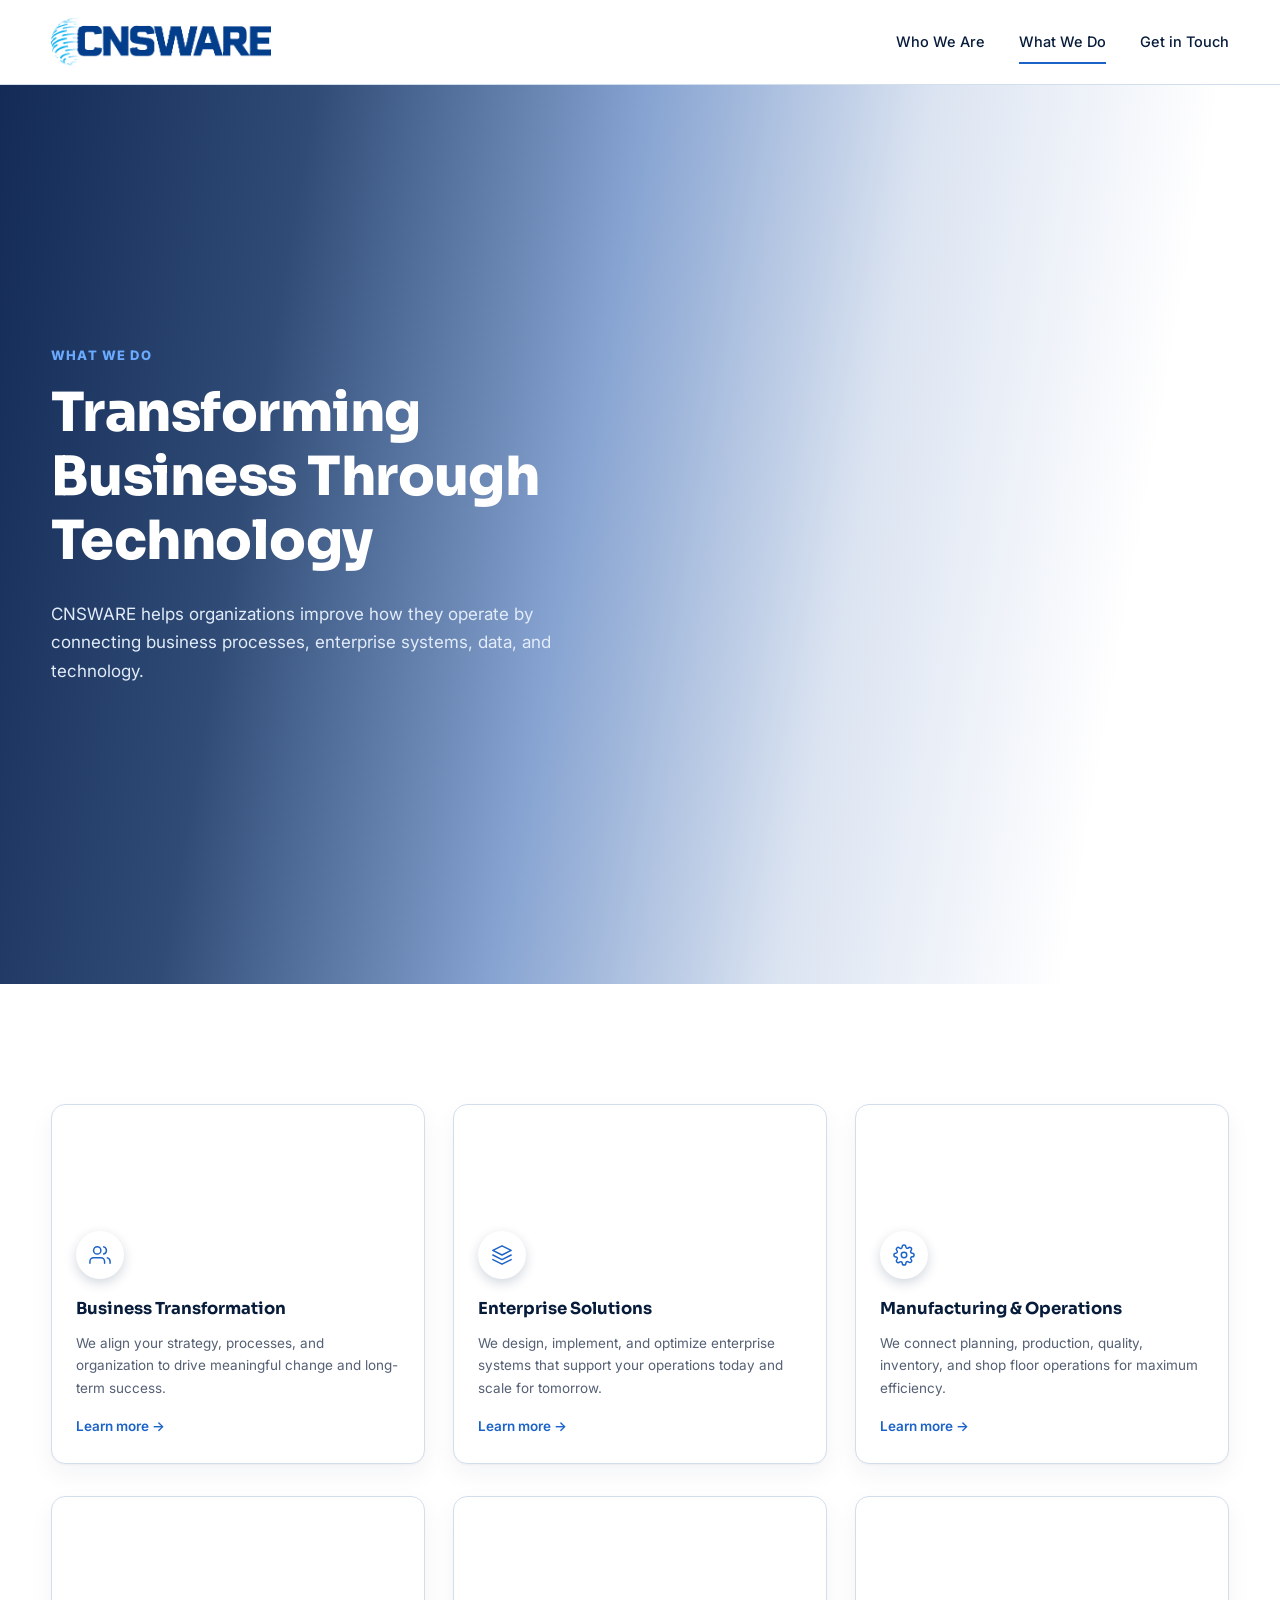
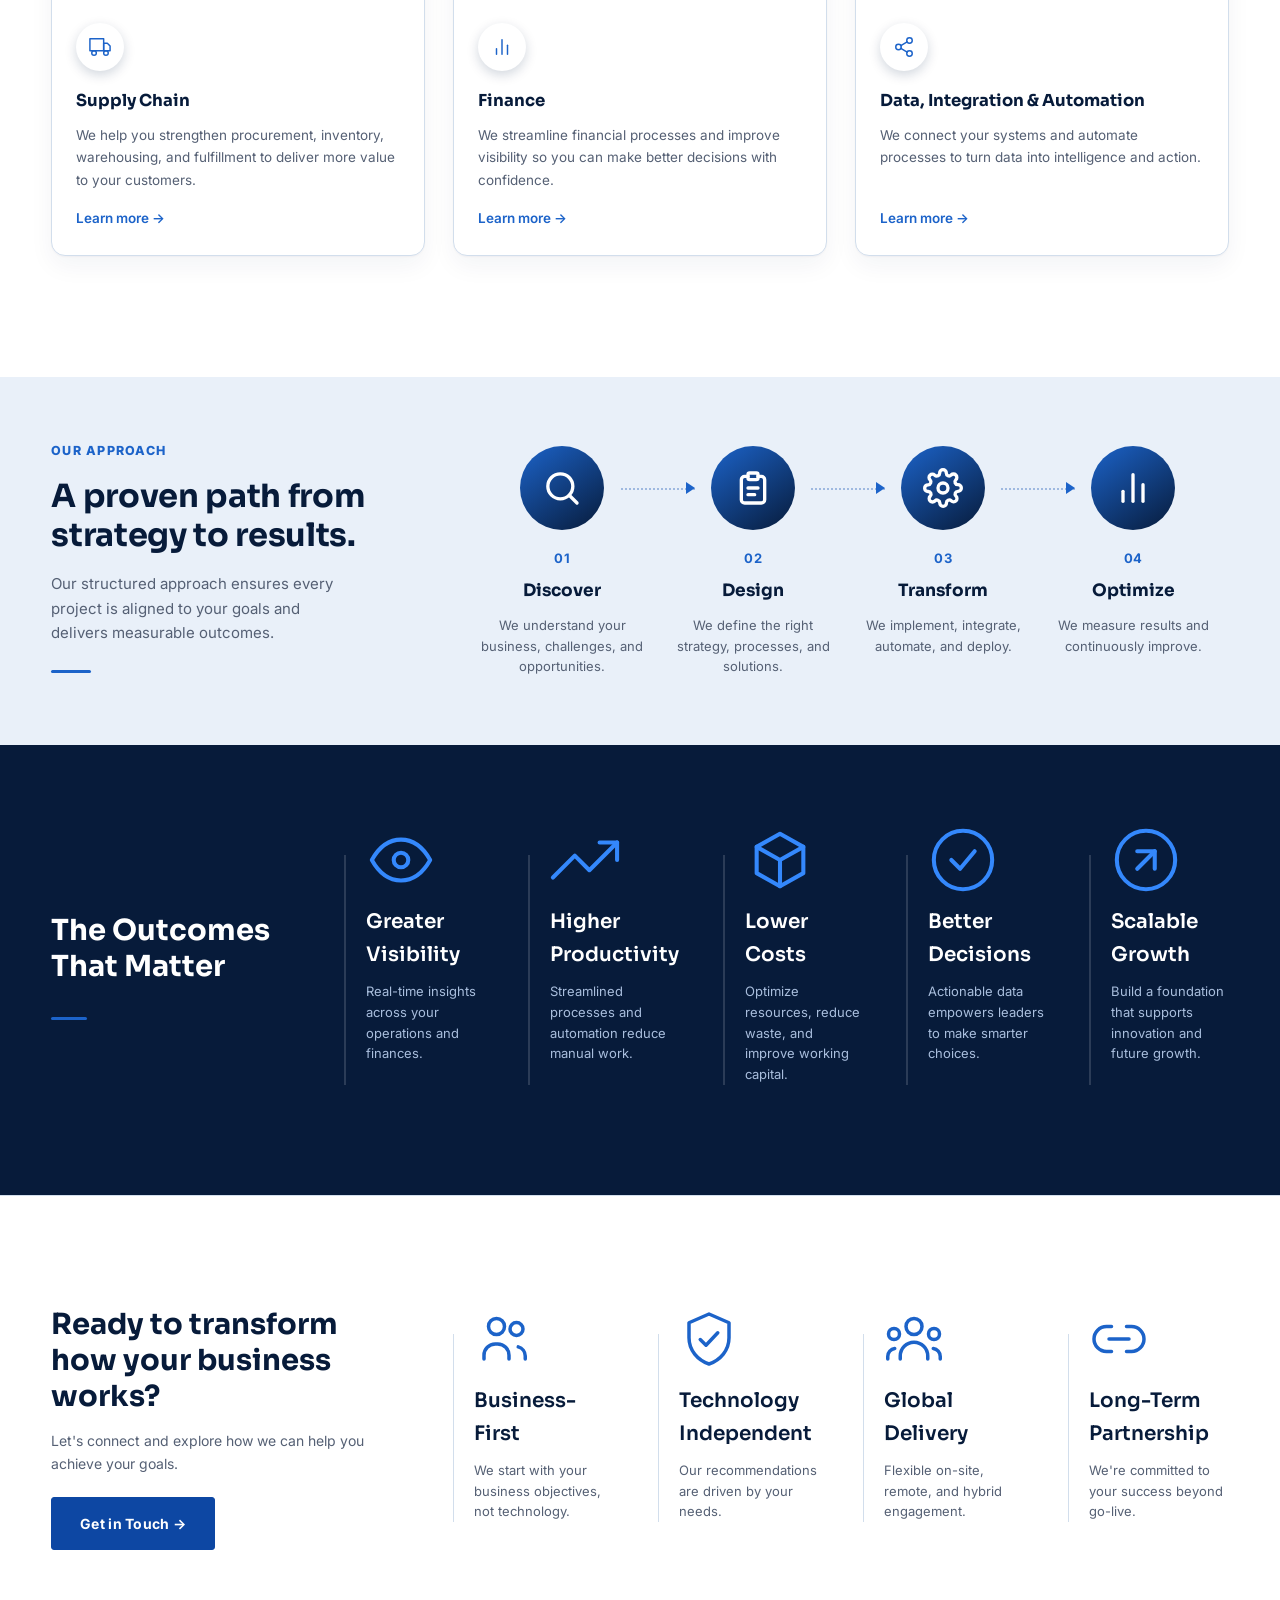
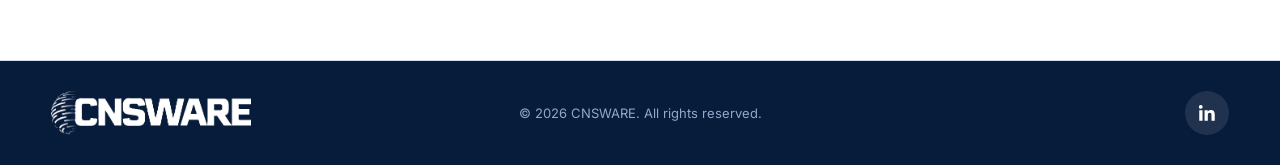
==== commit b067d295: "actualizacion who we are y what we do" ====
--- a/what-we-do.html
+++ b/what-we-do.html
@@ -36,92 +36,56 @@
     <div class="cards">
       <div class="card" style="--img:url('https://images.unsplash.com/photo-1521737711867-e3b97375f902?auto=format&fit=crop&w=900&q=80')">
         <div class="card-media"></div>
-        <div class="card-body">
-          <div class="card-icon"><svg class="icon-svg" viewBox="0 0 24 24" fill="none" stroke="currentColor" stroke-width="1.6" stroke-linecap="round" stroke-linejoin="round"><path d="M17 21v-2a4 4 0 0 0-4-4H5a4 4 0 0 0-4 4v2"/><circle cx="9" cy="7" r="4"/><path d="M23 21v-2a4 4 0 0 0-3-3.87"/><path d="M16 3.13a4 4 0 0 1 0 7.75"/></svg></div>
+        <div class="card-icon"><svg class="icon-svg" viewBox="0 0 24 24" fill="none" stroke="currentColor" stroke-width="1.6" stroke-linecap="round" stroke-linejoin="round"><path d="M17 21v-2a4 4 0 0 0-4-4H5a4 4 0 0 0-4 4v2"/><circle cx="9" cy="7" r="4"/><path d="M23 21v-2a4 4 0 0 0-3-3.87"/><path d="M16 3.13a4 4 0 0 1 0 7.75"/></svg></div>
+        <div class="card-body">
           <h3>Business Transformation</h3>
-          <p>Transform how work gets done.</p>
-          <ul class="card-list">
-            <li>Process Mapping</li>
-            <li>Future State Design</li>
-            <li>Requirements Definition</li>
-            <li>Operational Improvement</li>
-            <li>Change Management</li>
-          </ul>
+          <p>We align your strategy, processes, and organization to drive meaningful change and long-term success.</p>
+          <a class="card-link" href="#">Learn more &rarr;</a>
         </div>
       </div>
       <div class="card" style="--img:url('https://images.unsplash.com/photo-1551434678-e076c223a692?auto=format&fit=crop&w=900&q=80')">
         <div class="card-media"></div>
-        <div class="card-body">
-          <div class="card-icon"><svg class="icon-svg" viewBox="0 0 24 24" fill="none" stroke="currentColor" stroke-width="1.6" stroke-linecap="round" stroke-linejoin="round"><polygon points="12 2 2 7 12 12 22 7 12 2"/><polyline points="2 17 12 22 22 17"/><polyline points="2 12 12 17 22 12"/></svg></div>
+        <div class="card-icon"><svg class="icon-svg" viewBox="0 0 24 24" fill="none" stroke="currentColor" stroke-width="1.6" stroke-linecap="round" stroke-linejoin="round"><polygon points="12 2 2 7 12 12 22 7 12 2"/><polyline points="2 17 12 22 22 17"/><polyline points="2 12 12 17 22 12"/></svg></div>
+        <div class="card-body">
           <h3>Enterprise Solutions</h3>
-          <p>Build systems around your business.</p>
-          <ul class="card-list">
-            <li>Implementation</li>
-            <li>System Modernization</li>
-            <li>Solution Design</li>
-            <li>Data Migration</li>
-            <li>Deployment &amp; Support</li>
-          </ul>
+          <p>We design, implement, and optimize enterprise systems that support your operations today and scale for tomorrow.</p>
+          <a class="card-link" href="#">Learn more &rarr;</a>
         </div>
       </div>
       <div class="card" style="--img:url('https://images.unsplash.com/photo-1565514020179-026b92b84bb6?auto=format&fit=crop&w=900&q=80')">
         <div class="card-media"></div>
-        <div class="card-body">
-          <div class="card-icon"><svg class="icon-svg" viewBox="0 0 24 24" fill="none" stroke="currentColor" stroke-width="1.6" stroke-linecap="round" stroke-linejoin="round"><circle cx="12" cy="12" r="3"/><path d="M19.4 15a1.65 1.65 0 0 0 .33 1.82l.06.06a2 2 0 1 1-2.83 2.83l-.06-.06a1.65 1.65 0 0 0-1.82-.33 1.65 1.65 0 0 0-1 1.51V21a2 2 0 0 1-4 0v-.09A1.65 1.65 0 0 0 9 19.4a1.65 1.65 0 0 0-1.82.33l-.06.06a2 2 0 1 1-2.83-2.83l.06-.06a1.65 1.65 0 0 0 .33-1.82 1.65 1.65 0 0 0-1.51-1H3a2 2 0 0 1 0-4h.09A1.65 1.65 0 0 0 4.6 9a1.65 1.65 0 0 0-.33-1.82l-.06-.06a2 2 0 1 1 2.83-2.83l.06.06a1.65 1.65 0 0 0 1.82.33H9a1.65 1.65 0 0 0 1-1.51V3a2 2 0 0 1 4 0v.09a1.65 1.65 0 0 0 1 1.51 1.65 1.65 0 0 0 1.82-.33l.06-.06a2 2 0 1 1 2.83 2.83l-.06.06a1.65 1.65 0 0 0-.33 1.82V9a1.65 1.65 0 0 0 1.51 1H21a2 2 0 0 1 0 4h-.09a1.65 1.65 0 0 0-1.51 1z"/></svg></div>
+        <div class="card-icon"><svg class="icon-svg" viewBox="0 0 24 24" fill="none" stroke="currentColor" stroke-width="1.6" stroke-linecap="round" stroke-linejoin="round"><circle cx="12" cy="12" r="3"/><path d="M19.4 15a1.65 1.65 0 0 0 .33 1.82l.06.06a2 2 0 1 1-2.83 2.83l-.06-.06a1.65 1.65 0 0 0-1.82-.33 1.65 1.65 0 0 0-1 1.51V21a2 2 0 0 1-4 0v-.09A1.65 1.65 0 0 0 9 19.4a1.65 1.65 0 0 0-1.82.33l-.06.06a2 2 0 1 1-2.83-2.83l.06-.06a1.65 1.65 0 0 0 .33-1.82 1.65 1.65 0 0 0-1.51-1H3a2 2 0 0 1 0-4h.09A1.65 1.65 0 0 0 4.6 9a1.65 1.65 0 0 0-.33-1.82l-.06-.06a2 2 0 1 1 2.83-2.83l.06.06a1.65 1.65 0 0 0 1.82.33H9a1.65 1.65 0 0 0 1-1.51V3a2 2 0 0 1 4 0v.09a1.65 1.65 0 0 0 1 1.51 1.65 1.65 0 0 0 1.82-.33l.06-.06a2 2 0 1 1 2.83 2.83l-.06.06a1.65 1.65 0 0 0-.33 1.82V9a1.65 1.65 0 0 0 1.51 1H21a2 2 0 0 1 0 4h-.09a1.65 1.65 0 0 0-1.51 1z"/></svg></div>
+        <div class="card-body">
           <h3>Manufacturing &amp; Operations</h3>
-          <p>Connect the factory to the enterprise.</p>
-          <ul class="card-list">
-            <li>Production &amp; Scheduling</li>
-            <li>Materials &amp; Inventory</li>
-            <li>Quality Management</li>
-            <li>Costing &amp; Performance</li>
-            <li>Manufacturing Analytics</li>
-          </ul>
+          <p>We connect planning, production, quality, inventory, and shop floor operations for maximum efficiency.</p>
+          <a class="card-link" href="#">Learn more &rarr;</a>
         </div>
       </div>
       <div class="card" style="--img:url('https://images.unsplash.com/photo-1586528116311-ad8dd3c8310d?auto=format&fit=crop&w=900&q=80')">
         <div class="card-media"></div>
-        <div class="card-body">
-          <div class="card-icon"><svg class="icon-svg" viewBox="0 0 24 24" fill="none" stroke="currentColor" stroke-width="1.6" stroke-linecap="round" stroke-linejoin="round"><rect x="1" y="3" width="15" height="13"/><polygon points="16 8 20 8 23 11 23 16 16 16 16 8"/><circle cx="5.5" cy="18.5" r="2.5"/><circle cx="18.5" cy="18.5" r="2.5"/></svg></div>
+        <div class="card-icon"><svg class="icon-svg" viewBox="0 0 24 24" fill="none" stroke="currentColor" stroke-width="1.6" stroke-linecap="round" stroke-linejoin="round"><rect x="1" y="3" width="15" height="13"/><polygon points="16 8 20 8 23 11 23 16 16 16 16 8"/><circle cx="5.5" cy="18.5" r="2.5"/><circle cx="18.5" cy="18.5" r="2.5"/></svg></div>
+        <div class="card-body">
           <h3>Supply Chain</h3>
-          <p>Create visibility from demand to delivery.</p>
-          <ul class="card-list">
-            <li>Procurement</li>
-            <li>Inventory Optimization</li>
-            <li>Warehouse Management</li>
-            <li>Order Fulfillment</li>
-            <li>Demand &amp; Supply Planning</li>
-          </ul>
+          <p>We help you strengthen procurement, inventory, warehousing, and fulfillment to deliver more value to your customers.</p>
+          <a class="card-link" href="#">Learn more &rarr;</a>
         </div>
       </div>
       <div class="card" style="--img:url('https://images.unsplash.com/photo-1554224155-8d04cb21cd6c?auto=format&fit=crop&w=900&q=80')">
         <div class="card-media"></div>
-        <div class="card-body">
-          <div class="card-icon"><svg class="icon-svg" viewBox="0 0 24 24" fill="none" stroke="currentColor" stroke-width="1.6" stroke-linecap="round" stroke-linejoin="round"><line x1="18" y1="20" x2="18" y2="10"/><line x1="12" y1="20" x2="12" y2="4"/><line x1="6" y1="20" x2="6" y2="14"/></svg></div>
+        <div class="card-icon"><svg class="icon-svg" viewBox="0 0 24 24" fill="none" stroke="currentColor" stroke-width="1.6" stroke-linecap="round" stroke-linejoin="round"><line x1="18" y1="20" x2="18" y2="10"/><line x1="12" y1="20" x2="12" y2="4"/><line x1="6" y1="20" x2="6" y2="14"/></svg></div>
+        <div class="card-body">
           <h3>Finance</h3>
-          <p>Streamline financial processes and control.</p>
-          <ul class="card-list">
-            <li>General Ledger &amp; Reporting</li>
-            <li>Accounts Payable / Receivable</li>
-            <li>Budgeting &amp; Forecasting</li>
-            <li>Cost Accounting</li>
-            <li>Financial Controls</li>
-          </ul>
+          <p>We streamline financial processes and improve visibility so you can make better decisions with confidence.</p>
+          <a class="card-link" href="#">Learn more &rarr;</a>
         </div>
       </div>
       <div class="card" style="--img:url('https://images.unsplash.com/photo-1551288049-bebda4e38f71?auto=format&fit=crop&w=900&q=80')">
         <div class="card-media"></div>
-        <div class="card-body">
-          <div class="card-icon"><svg class="icon-svg" viewBox="0 0 24 24" fill="none" stroke="currentColor" stroke-width="1.6" stroke-linecap="round" stroke-linejoin="round"><circle cx="18" cy="5" r="3"/><circle cx="6" cy="12" r="3"/><circle cx="18" cy="19" r="3"/><line x1="8.59" y1="13.51" x2="15.42" y2="17.49"/><line x1="15.41" y1="6.51" x2="8.59" y2="10.49"/></svg></div>
+        <div class="card-icon"><svg class="icon-svg" viewBox="0 0 24 24" fill="none" stroke="currentColor" stroke-width="1.6" stroke-linecap="round" stroke-linejoin="round"><circle cx="18" cy="5" r="3"/><circle cx="6" cy="12" r="3"/><circle cx="18" cy="19" r="3"/><line x1="8.59" y1="13.51" x2="15.42" y2="17.49"/><line x1="15.41" y1="6.51" x2="8.59" y2="10.49"/></svg></div>
+        <div class="card-body">
           <h3>Data, Integration &amp; Automation</h3>
-          <p>Connect systems, automate work, and turn data into insight.</p>
-          <ul class="card-list">
-            <li>System Integration</li>
-            <li>APIs &amp; EDI</li>
-            <li>Workflow Automation</li>
-            <li>Dashboards &amp; Analytics</li>
-            <li>Data Migration</li>
-          </ul>
+          <p>We connect your systems and automate processes to turn data into intelligence and action.</p>
+          <a class="card-link" href="#">Learn more &rarr;</a>
         </div>
       </div>
     </div>
@@ -130,32 +94,111 @@
 
 <section class="section tight howwework">
   <div class="container">
-    <h2>How We Work</h2>
-    <div class="process">
-      <div class="step">
-        <div class="num"><svg viewBox="0 0 24 24" fill="none" stroke="currentColor" stroke-width="1.8" stroke-linecap="round" stroke-linejoin="round"><circle cx="11" cy="11" r="8"/><line x1="21" y1="21" x2="16.65" y2="16.65"/></svg></div>
-        <h3>1. Discover</h3>
-        <p>Understand the business, processes, systems, challenges, and objectives.</p>
-      </div>
-      <div class="step">
-        <div class="num"><svg viewBox="0 0 24 24" fill="none" stroke="currentColor" stroke-width="1.8" stroke-linecap="round" stroke-linejoin="round"><path d="M12 20h9"/><path d="M16.5 3.5a2.121 2.121 0 0 1 3 3L7 19l-4 1 1-4L16.5 3.5z"/></svg></div>
-        <h3>2. Design</h3>
-        <p>Define the future state and develop the right solution.</p>
-      </div>
-      <div class="step">
-        <div class="num"><svg viewBox="0 0 24 24" fill="none" stroke="currentColor" stroke-width="1.8" stroke-linecap="round" stroke-linejoin="round"><polyline points="23 4 23 10 17 10"/><polyline points="1 20 1 14 7 14"/><path d="M3.51 9a9 9 0 0 1 14.85-3.36L23 10M1 14l4.64 4.36A9 9 0 0 0 20.49 15"/></svg></div>
-        <h3>3. Transform</h3>
-        <p>Implement, integrate, migrate, automate, test, and deploy.</p>
-      </div>
-      <div class="step">
-        <div class="num"><svg viewBox="0 0 24 24" fill="none" stroke="currentColor" stroke-width="1.8" stroke-linecap="round" stroke-linejoin="round"><polyline points="23 6 13.5 15.5 8.5 10.5 1 18"/><polyline points="17 6 23 6 23 12"/></svg></div>
-        <h3>4. Optimize</h3>
-        <p>Measure results and continuously improve.</p>
-      </div>
-    </div>
-    <p class="statement">Better Visibility. Better Processes. Better Decisions. Better Business.</p>
-    <div class="cta-center">
-      <a class="btn" href="get-in-touch.html">Get in Touch &rarr;</a>
+    <div class="approach-grid">
+      <div class="approach-text">
+        <div class="eyebrow">Our Approach</div>
+        <h2>A proven path from strategy to results.</h2>
+        <p>Our structured approach ensures every project is aligned to your goals and delivers measurable outcomes.</p>
+        <div class="accent"></div>
+      </div>
+      <div class="process">
+        <div class="step">
+          <div class="num"><svg viewBox="0 0 24 24" fill="none" stroke="currentColor" stroke-width="2" stroke-linecap="round" stroke-linejoin="round"><circle cx="11" cy="11" r="7.5"/><line x1="21" y1="21" x2="16.65" y2="16.65"/></svg></div>
+          <div class="step-no">01</div>
+          <h3>Discover</h3>
+          <p>We understand your business, challenges, and opportunities.</p>
+        </div>
+        <div class="step">
+          <div class="num"><svg viewBox="0 0 24 24" fill="none" stroke="currentColor" stroke-width="2" stroke-linecap="round" stroke-linejoin="round"><path d="M9 5H7a2 2 0 0 0-2 2v12a2 2 0 0 0 2 2h10a2 2 0 0 0 2-2V7a2 2 0 0 0-2-2h-2"/><rect x="9" y="3" width="6" height="4" rx="1" ry="1"/><line x1="9" y1="12" x2="15" y2="12"/><line x1="9" y1="16" x2="13" y2="16"/></svg></div>
+          <div class="step-no">02</div>
+          <h3>Design</h3>
+          <p>We define the right strategy, processes, and solutions.</p>
+        </div>
+        <div class="step">
+          <div class="num"><svg viewBox="0 0 24 24" fill="none" stroke="currentColor" stroke-width="2" stroke-linecap="round" stroke-linejoin="round"><circle cx="12" cy="12" r="3"/><path d="M19.4 15a1.65 1.65 0 0 0 .33 1.82l.06.06a2 2 0 1 1-2.83 2.83l-.06-.06a1.65 1.65 0 0 0-1.82-.33 1.65 1.65 0 0 0-1 1.51V21a2 2 0 0 1-4 0v-.09A1.65 1.65 0 0 0 9 19.4a1.65 1.65 0 0 0-1.82.33l-.06.06a2 2 0 1 1-2.83-2.83l.06-.06a1.65 1.65 0 0 0 .33-1.82 1.65 1.65 0 0 0-1.51-1H3a2 2 0 0 1 0-4h.09A1.65 1.65 0 0 0 4.6 9a1.65 1.65 0 0 0-.33-1.82l-.06-.06a2 2 0 1 1 2.83-2.83l.06.06a1.65 1.65 0 0 0 1.82.33H9a1.65 1.65 0 0 0 1-1.51V3a2 2 0 0 1 4 0v.09a1.65 1.65 0 0 0 1 1.51 1.65 1.65 0 0 0 1.82-.33l.06-.06a2 2 0 1 1 2.83 2.83l-.06.06a1.65 1.65 0 0 0-.33 1.82V9a1.65 1.65 0 0 0 1.51 1H21a2 2 0 0 1 0 4h-.09a1.65 1.65 0 0 0-1.51 1z"/></svg></div>
+          <div class="step-no">03</div>
+          <h3>Transform</h3>
+          <p>We implement, integrate, automate, and deploy.</p>
+        </div>
+        <div class="step">
+          <div class="num"><svg viewBox="0 0 24 24" fill="none" stroke="currentColor" stroke-width="2" stroke-linecap="round" stroke-linejoin="round"><line x1="18" y1="20" x2="18" y2="10"/><line x1="12" y1="20" x2="12" y2="4"/><line x1="6" y1="20" x2="6" y2="14"/></svg></div>
+          <div class="step-no">04</div>
+          <h3>Optimize</h3>
+          <p>We measure results and continuously improve.</p>
+        </div>
+      </div>
+    </div>
+  </div>
+</section>
+
+<section class="outcomes">
+  <div class="container">
+    <div class="outcomes-grid">
+      <div class="outcomes-title">
+        <h2>The Outcomes<br>That Matter</h2>
+        <div class="accent"></div>
+      </div>
+      <div class="outcomes-list">
+        <div class="outcome">
+          <div class="outcome-icon"><svg viewBox="0 0 24 24" fill="none" stroke="currentColor" stroke-width="1.8" stroke-linecap="round" stroke-linejoin="round"><path d="M2 12c2.5-4.5 6-7 10-7s7.5 2.5 10 7c-2.5 4.5-6 7-10 7s-7.5-2.5-10-7z"/><circle cx="12" cy="12" r="2.5"/></svg></div>
+          <h3>Greater Visibility</h3>
+          <p>Real-time insights across your operations and finances.</p>
+        </div>
+        <div class="outcome">
+          <div class="outcome-icon"><svg viewBox="0 0 24 24" fill="none" stroke="currentColor" stroke-width="1.8" stroke-linecap="round" stroke-linejoin="round"><polyline points="23 6 13.5 15.5 8.5 10.5 1 18"/><polyline points="17 6 23 6 23 12"/></svg></div>
+          <h3>Higher Productivity</h3>
+          <p>Streamlined processes and automation reduce manual work.</p>
+        </div>
+        <div class="outcome">
+          <div class="outcome-icon"><svg viewBox="0 0 24 24" fill="none" stroke="currentColor" stroke-width="1.8" stroke-linecap="round" stroke-linejoin="round"><path d="M20 7.5L12 3 4 7.5v9L12 21l8-4.5v-9z"/><path d="M4 7.5L12 12l8-4.5"/><line x1="12" y1="12" x2="12" y2="21"/></svg></div>
+          <h3>Lower <br>Costs</h3>
+          <p>Optimize resources, reduce waste, and improve working capital.</p>
+        </div>
+        <div class="outcome">
+          <div class="outcome-icon"><svg viewBox="0 0 24 24" fill="none" stroke="currentColor" stroke-width="1.8" stroke-linecap="round" stroke-linejoin="round"><circle cx="12" cy="12" r="10"/><polyline points="8 12 11 15 16 9"/></svg></div>
+          <h3>Better Decisions</h3>
+          <p>Actionable data empowers leaders to make smarter choices.</p>
+        </div>
+        <div class="outcome">
+          <div class="outcome-icon"><svg viewBox="0 0 24 24" fill="none" stroke="currentColor" stroke-width="1.8" stroke-linecap="round" stroke-linejoin="round"><circle cx="12" cy="12" r="10"/><line x1="9" y1="15" x2="15" y2="9"/><polyline points="9 9 15 9 15 15"/></svg></div>
+          <h3>Scalable Growth</h3>
+          <p>Build a foundation that supports innovation and future growth.</p>
+        </div>
+      </div>
+    </div>
+  </div>
+</section>
+
+<section class="ready-band">
+  <div class="container">
+    <div class="ready-grid">
+      <div class="ready-text">
+        <h2>Ready to transform how your business works?</h2>
+        <p>Let's connect and explore how we can help you achieve your goals.</p>
+        <a class="btn" href="get-in-touch.html">Get in Touch &rarr;</a>
+      </div>
+      <div class="ready-features">
+        <div class="ready-feature">
+          <div class="ready-icon"><svg viewBox="0 0 24 24" fill="none" stroke="currentColor" stroke-width="1.6" stroke-linecap="round" stroke-linejoin="round"><circle cx="9" cy="7" r="3.2"/><path d="M4 20v-1.5a4.5 4.5 0 0 1 4.5-4.5h1a4.5 4.5 0 0 1 4.5 4.5V20"/><circle cx="17" cy="8" r="2.6"/><path d="M20.5 20v-1.2a3.8 3.8 0 0 0-2.8-3.66"/></svg></div>
+          <h3>Business-First</h3>
+          <p>We start with your business objectives, not technology.</p>
+        </div>
+        <div class="ready-feature">
+          <div class="ready-icon"><svg viewBox="0 0 24 24" fill="none" stroke="currentColor" stroke-width="1.6" stroke-linecap="round" stroke-linejoin="round"><path d="M12 2l8 3.5v6c0 5-3.4 8.9-8 10.5-4.6-1.6-8-5.5-8-10.5v-6L12 2z"/><polyline points="8.5 12.2 10.8 14.5 15.5 9.5"/></svg></div>
+          <h3>Technology Independent</h3>
+          <p>Our recommendations are driven by your needs.</p>
+        </div>
+        <div class="ready-feature">
+          <div class="ready-icon"><svg viewBox="0 0 24 24" fill="none" stroke="currentColor" stroke-width="1.6" stroke-linecap="round" stroke-linejoin="round"><circle cx="12" cy="7" r="3.2"/><path d="M6.5 20v-1.2a5.5 5.5 0 0 1 11 0V20"/><circle cx="4" cy="10" r="2.2"/><path d="M1.5 20v-1a3.2 3.2 0 0 1 2.8-3.17"/><circle cx="20" cy="10" r="2.2"/><path d="M22.5 20v-1a3.2 3.2 0 0 0-2.8-3.17"/></svg></div>
+          <h3>Global Delivery</h3>
+          <p>Flexible on-site, remote, and hybrid engagement.</p>
+        </div>
+        <div class="ready-feature">
+          <div class="ready-icon"><svg viewBox="0 0 24 24" fill="none" stroke="currentColor" stroke-width="1.6" stroke-linecap="round" stroke-linejoin="round"><path d="M9 17H7A5 5 0 0 1 7 7h2"/><path d="M15 7h2a5 5 0 1 1 0 10h-2"/><line x1="8" y1="12" x2="16" y2="12"/></svg></div>
+          <h3>Long-Term Partnership</h3>
+          <p>We're committed to your success beyond go-live.</p>
+        </div>
+      </div>
     </div>
   </div>
 </section>
--- a/css/variables.css
+++ b/css/variables.css
@@ -21,8 +21,12 @@
 
 *{box-sizing:border-box}
 html{scroll-behavior:smooth}
+html,body{
+  margin:0;
+  padding:0;
+  height:100%;
+}
 body{
-  margin:0;
   font-family:var(--font-body);
   color:var(--ink);
   background:#fff;
@@ -32,5 +36,5 @@
 }
 a{color:inherit;text-decoration:none}
 img{max-width:100%;display:block}
-.container{width:min(1180px,92%);margin:auto}
-.narrow{max-width:760px;text-align:center}+.container{width:100%;max-width:1420px;margin:0 auto;padding:0 4vw;box-sizing:border-box}
+.narrow{max-width:1760px;text-align:center}
--- a/css/navbar.css
+++ b/css/navbar.css
@@ -2,13 +2,25 @@
    Requires variables.css to be loaded first (uses --navy, --blue2, --line). */
 
 .site-header{
-  position:sticky;top:0;z-index:50;
-  background:rgba(255,255,255,.97);
+  position:fixed;
+  top:0;
+  left:0;
+  right:0;
+  z-index:1000;
+  background:#fff;
   border-bottom:1px solid var(--line);
+  transition:transform .3s ease, box-shadow .3s ease;
 }
+.site-header.nav-hidden{
+  transform:translateY(-100%);
+}
+.site-header.nav-scrolled{
+  box-shadow:0 2px 10px rgba(8,31,70,.08);
+}
+
 .nav{height:84px;display:flex;align-items:center;justify-content:space-between;gap:28px}
 .brand{display:flex;align-items:center}
-.brand-logo{height:80px;width:auto;max-width:220px;display:block;object-fit:contain}
+.brand-logo{height:70px;width:auto;max-width:220px;display:block;object-fit:contain}
 .nav-links{display:flex;gap:34px;font-size:14.5px}
 .nav-links a{position:relative;padding:10px 0;color:var(--navy);font-weight:500}
 .nav-links a.active{font-weight:500}
@@ -16,9 +28,16 @@
   content:"";position:absolute;left:0;right:0;bottom:0;height:1.5px;background:var(--blue2)
 }
 
+/* El header ahora es fixed, así que el body necesita este espacio arriba
+   para que el contenido no arranque escondido debajo del navbar. */
+body{
+  padding-top:84px;
+}
+
 @media(max-width:900px){
   .nav{height:auto;padding:16px 0;align-items:flex-start;flex-wrap:wrap}
   .nav-links{gap:16px;flex-wrap:wrap}
+  body{padding-top:110px} /* el nav crece por el wrap de los links, ajusta si hace falta */
 }
 @media(max-width:600px){
   .brand-logo{height:38px}
--- a/css/footer.css
+++ b/css/footer.css
@@ -1,42 +1,40 @@
 /* ===== CNSWARE — Footer (used by components/Footer.js) =====
    Requires variables.css to be loaded first (uses --navy, --blue2, --font-heading). */
 
-.site-footer{background:var(--navy);color:#fff;padding:72px 0 0}
+.site-footer{background:var(--navy);color:#fff;padding:0}
 .footer-grid{
   display:grid;
-  grid-template-columns:2fr 1fr;
-  gap:48px;
-  padding-bottom:52px;
+  grid-template-columns:1fr auto 1fr;
+  align-items:center;
+  gap:24px;
+  padding-top:28px;
+  padding-bottom:28px;
 }
-.footer-logo{height:80px;width:auto;max-width:220px;display:block;object-fit:contain;margin-bottom:18px;filter:brightness(0) invert(1)}
-.footer-brand p{font-size:14px;line-height:1.75;color:#b8d0f0;max-width:340px;margin:0 0 22px}
-.footer-social{display:flex;gap:12px}
-.footer-social a{
-  width:36px;height:36px;border-radius:50%;
-  display:flex;align-items:center;justify-content:center;
-  background:rgba(255,255,255,.08);
-  color:#dce8fb;
-  transition:background .2s ease,color .2s ease;
-}
-.footer-social a svg{width:16px;height:16px}
-.footer-social a:hover{background:var(--blue2);color:#fff}
-.footer-col h4{margin:0 0 18px;font-family:var(--font-heading);font-size:13px;font-weight:700;letter-spacing:.06em;text-transform:uppercase;color:#9cc4f7}
-.footer-col{display:flex;flex-direction:column;gap:12px}
-.footer-col a,.footer-col span{font-size:14.5px;color:#dce8fb}
-.footer-col a:hover{color:#fff}
-.footer-bottom{
-  display:flex;align-items:center;justify-content:space-between;gap:16px;
-  padding:22px 0;
-  border-top:1px solid rgba(255,255,255,.12);
-  font-size:13px;color:#8fa9cc;
+.footer-brand{display:flex;flex-direction:column;gap:10px;max-width:280px}
+.footer-logo{height:48px;width:auto;max-width:200px;display:block;object-fit:contain;filter:brightness(0) invert(1)}
+
+.footer-copyright{
+  justify-self:center;
+  font-size:13px;
+  color:#8fa9cc;
+  white-space:nowrap;
 }
 
+.footer-social{
+  justify-self:end;
+  width:44px;height:44px;border-radius:50%;
+  display:flex;align-items:center;justify-content:center;
+  background:rgba(255,255,255,.1);
+  color:#fff;
+  transition:background .2s ease;
+  flex-shrink:0;
+}
+.footer-social svg{width:22px;height:22px}
+.footer-social:hover{background:var(--blue2)}
+
 @media(max-width:900px){
-  .footer-grid{grid-template-columns:1fr 1fr;gap:36px}
-  .footer-brand{grid-column:1/-1}
-}
-@media(max-width:600px){
-  .footer-grid{grid-template-columns:1fr;gap:32px}
-  .footer-brand{grid-column:auto}
-  .footer-bottom{flex-direction:column;align-items:flex-start;gap:8px}
+  .footer-grid{grid-template-columns:1fr;justify-items:center;text-align:center;gap:18px}
+  .footer-brand{align-items:center;max-width:100%}
+  .footer-copyright{justify-self:center}
+  .footer-social{justify-self:center}
 }
--- a/css/main.css
+++ b/css/main.css
@@ -31,7 +31,7 @@
 }
 .hero .container{position:relative;z-index:2}
 .hero-inner{padding:140px 0;max-width:620px}
-.eyebrow{color:#9cc4f7;font-weight:700;text-transform:uppercase;letter-spacing:.09em;font-size:13px;margin-bottom:16px}
+.eyebrow{color:#6babff;font-weight:800;text-transform:uppercase;letter-spacing:.09em;font-size:13px;margin-bottom:16px}
 .hero h1{font-family:var(--font-heading);font-size:clamp(36px,4.6vw,54px);line-height:1.18;letter-spacing:-.01em;margin:0 0 26px;font-weight:800}
 .hero p{font-size:17px;line-height:1.7;max-width:520px;color:#e2ecfa;margin:0 0 36px}
 
@@ -98,6 +98,65 @@
 .connect{background:#fff;padding:160px 0}
 .built-head{max-width:780px;margin:0 auto 88px;text-align:center}
 .built-head p{font-size:17px;color:var(--muted);line-height:1.9;margin:0}
+
+/* Two-column intro + detailed icon grid (text left, 3x2 icons right) */
+.connect-grid{
+  display:grid;
+  grid-template-columns:0.85fr 1.15fr;
+  gap:64px;
+  align-items:start;
+}
+.connect-text{display:flex;flex-direction:column;align-items:flex-start;text-align:left}
+.connect-text h2{margin:0 0 24px}
+.connect-text p{font-size:16px;color:var(--muted);line-height:1.85;margin:0 0 16px}
+.connect-text .accent{margin:12px 0 0}
+
+.icon-grid.detailed{
+  display:grid;
+  grid-template-columns:repeat(3,1fr);
+  gap:56px 40px;
+}
+.icon-grid.detailed .icon-item{
+  background:transparent;
+  border:none;
+  box-shadow:none;
+  padding:0;
+  border-radius:0;
+  text-align:left;
+  align-items:flex-start;
+  gap:14px;
+  max-width:none;
+}
+.icon-grid.detailed .icon-item:hover{transform:none;box-shadow:none;border-color:transparent}
+.icon-grid.detailed .icon-badge{width:auto;height:auto;border-radius:0;background:transparent}
+.icon-grid.detailed .icon-item:hover .icon-badge{background:transparent}
+.icon-grid.detailed .icon-svg{width:34px;height:34px}
+.icon-grid.detailed .icon-item h3{font-size:16px}
+.icon-grid.detailed .icon-item p{font-size:14px;color:var(--muted);line-height:1.65;margin:0}
+
+/* Built Around Your Business band */
+.built-around{padding:96px 0;min-height:auto}
+.built-around .built-head{margin-bottom:56px}
+.built-around .built-head .eyebrow{font-size:14px}
+
+.built-around .icon-grid.plain{
+  display:flex;
+  gap:0;
+  justify-content:center;
+  flex-wrap:wrap;
+}
+.built-around .icon-grid.plain .icon-item{
+  flex:1 1 0;
+  padding:0 36px;
+  border-left:1px solid var(--line);
+  max-width:none;
+  gap:24px;
+}
+.built-around .icon-grid.plain .icon-item:first-child{
+  border-left:none;
+}
+.built-around .icon-grid.plain .icon-svg{width:34px;height:34px}
+.built-around .icon-grid.plain .icon-item h3{font-size:13.5px;font-weight:600}
 
 .icon-grid{
   display:grid;
@@ -169,64 +228,116 @@
    rounded card on the left, text sits directly on the flat background
    left-aligned on the right. */
 .global{
-  display:grid;
-  grid-template-columns:1fr 1fr;
-  align-items:center;
-  gap:56px;
+  position:relative;
+  overflow:hidden;
   width:100%;
-  min-height:100vh;
-  color:var(--ink);
-  background:var(--soft);
-  padding:0 6vw;
-}
-.global-media{
-  position:relative;
-  height:min(560px,70vh);
-  border-radius:28px;
-  overflow:hidden;
-  box-shadow:0 24px 60px rgba(8,31,70,.14);
-}
-.global-media video{
+  min-height:auto;
+  padding:48px 0;
+  color:#fff;
+  display:flex;
+  align-items:center;
+  background:#0a1f4d;
+}
+.global-video-bg{
   position:absolute;
   inset:0;
+  z-index:0;
   width:100%;
   height:100%;
   object-fit:cover;
-}
-.global-text{
-  position:relative;
-  display:flex;
-  align-items:center;
-  justify-content:flex-start;
-  text-align:left;
-}
-.global-inner{max-width:480px}
-.global .eyebrow{color:var(--blue2)}
-.global h2{color:var(--navy);margin-bottom:28px}
-.global p{font-size:16.5px;line-height:1.85;color:var(--muted);margin:0}
-.global .statement{font-weight:700;color:var(--navy);font-size:19px;line-height:1.7;margin:36px 0 0}
-
-/* Global CTA — white band with brand + buttons below the image section */
-.global-cta{background:#fff;text-align:center;padding:80px 0}
-.global-cta .global-brand{margin-bottom:36px}
-.global-cta .global-brand strong{display:block;font-family:var(--font-heading);font-size:28px;font-weight:800;letter-spacing:.02em;color:var(--navy)}
-.global-cta .global-brand span{display:block;font-size:14px;color:var(--muted);margin-top:8px}
-.global-cta .global-actions{display:flex;gap:18px;justify-content:center}
-.global-cta .btn.outline{background:transparent;color:var(--blue);border-color:var(--blue)}
-.global-cta .btn.outline:hover{background:var(--icon-tint)}
+  object-position:100% center;
+  transform:scale(1.35);
+  transform-origin:right center;
+}
+.global:before{
+  content:"";
+  position:absolute;
+  inset:0;
+  z-index:1;
+  background:linear-gradient(100deg,rgba(6,20,55,.96) 0%,rgba(10,40,110,.90) 32%,rgba(15,80,190,.55) 58%,rgba(20,100,220,.22) 82%);
+}
+.global-content{position:relative;z-index:2;max-width:520px;padding-left:6.5vw}
+.global .eyebrow{color:#9cc4f7}
+.global h2{color:#fff;margin-bottom:20px}
+.global p{font-size:16px;line-height:1.8;color:#d6e6fb;margin:0 0 40px}
+.global-stats{
+  display:flex;
+  gap:15px;
+  flex-wrap:nowrap;
+}
+.global-stats .stat{
+  padding:0 22px;
+  border-left:1px solid rgba(94,160,255,.55);
+  display:flex;
+  flex-direction:column;
+  gap:6px;
+  white-space:nowrap;
+}
+.global-stats .stat:first-child{
+  padding-left:0;
+  border-left:none;
+}
+.global-stats .stat strong{
+  font-family:var(--font-heading);
+  font-size:clamp(26px,2.6vw,34px);
+  font-weight:800;
+  color:#fff;
+  line-height:1;
+}
+.global-stats .stat strong .plus{
+  font-size:30px;
+  font-weight:700;
+  color:#3d8bff;
+}
+.global-stats .stat span{
+  font-size:12.5px;
+  text-transform:uppercase;
+  letter-spacing:.04em;
+  font-weight:600;
+  color:#3d8bff;
+}
+
+/* Let's Build What's Next — closing CTA with 3 supporting points */
+.build-next{background:#fff;padding:96px 0;border-top:3px solid var(--navy)}
+.build-next-grid{
+  display:grid;
+  grid-template-columns:0.9fr 1.4fr;
+  gap:64px;
+  align-items:start;
+}
+.build-next-text h2{margin:0 0 18px;font-size:clamp(26px,2.8vw,34px)}
+.build-next-text .accent{margin:0 0 22px}
+.build-next-text p{font-size:16.5px;color:var(--ink);line-height:1.8;margin:0 0 28px;max-width:380px}
+.build-next-points{
+  display:grid;
+  grid-template-columns:repeat(3,1fr);
+  gap:32px;
+}
+.point-icon{margin-bottom:18px}
+.point-icon .icon-svg{width:64px;height:64px;color:var(--blue2)}
+.point h3{margin:0 0 12px;font-family:var(--font-heading);color:var(--navy);font-size:19px;font-weight:700}
+.point p{margin:0;font-size:15.5px;color:var(--ink);line-height:1.7}
 
 @media(max-width:900px){
   .icon-grid{grid-template-columns:repeat(2,1fr)}
+  .connect-grid{grid-template-columns:1fr;gap:48px}
+  .connect-text{align-items:center;text-align:center}
+  .connect-text .accent{margin-left:auto;margin-right:auto}
+  .icon-grid.detailed{grid-template-columns:repeat(2,1fr);gap:40px 32px}
   .section{padding:100px 0;min-height:auto}
   .connect{padding:110px 0}
   .built-head{margin-bottom:64px}
   .icon-grid.plain{gap:48px 32px}
+  .built-around .icon-grid.plain{flex-wrap:wrap}
+  .built-around .icon-grid.plain .icon-item{flex:1 1 40%;border-left:none;border-top:1px solid var(--line);padding:24px 12px 0}
+  .built-around .icon-grid.plain .icon-item:first-child{border-top:none}
   .hero{min-height:auto}
-  .global-actions{flex-direction:column;align-items:center}
-  .global{grid-template-columns:1fr;padding:64px 6vw;gap:40px}
-  .global-media{height:280px;border-radius:20px}
-  .global-text{justify-content:center;text-align:center}
-  .global-inner{max-width:520px}
+  .build-next-grid{grid-template-columns:1fr;gap:40px}
+  .build-next-points{grid-template-columns:1fr;gap:28px}
+  .global{padding:64px 0}
+  .global-content{max-width:100%;padding-left:0}
+  .global-stats{gap:0;flex-wrap:wrap}
+  .global-stats .stat{flex:1 1 45%;border-left:none;padding-left:0;white-space:normal}
   .section.tight{padding:48px 0}
 }
 @media(max-width:600px){
@@ -235,6 +346,7 @@
   .connect{padding:80px 0}
   .built-head{margin-bottom:48px}
   .icon-grid{grid-template-columns:1fr}
+  .icon-grid.detailed{grid-template-columns:1fr}
   .icon-grid.plain{gap:40px}
   .section.tight{padding:40px 0}
   .cta{flex-direction:column;align-items:flex-start}
--- a/css/what-we-do.css
+++ b/css/what-we-do.css
@@ -6,12 +6,12 @@
 .cards{
   display:grid;
   grid-template-columns:repeat(3,1fr);
-  gap:32px;
+  gap:32px 28px;
 }
 .card{
   background:#fff;
   border:1px solid var(--line);
-  border-radius:18px;
+  border-radius:14px;
   overflow:hidden;
   box-shadow:0 1px 2px rgba(8,31,70,.04), 0 10px 24px rgba(8,31,70,.05);
   display:flex;
@@ -24,106 +24,237 @@
   border-color:#cfe0f8;
 }
 .card-media{
-  height:170px;
+  height:150px;
   background:var(--img) center/cover no-repeat;
 }
-.card-body{padding:26px 26px 30px;display:flex;flex-direction:column}
 .card-icon{
-  width:44px;height:44px;
-  border-radius:12px;
-  background:var(--icon-tint);
-  display:flex;align-items:center;justify-content:center;
-  margin-bottom:16px;
+  width:48px;height:48px;
+  border-radius:50%;
+  background:#fff;
+  box-shadow:0 4px 12px rgba(8,31,70,.18);
+  display:flex;align-items:center;justify-content:center;
+  margin:-24px 0 0 24px;
+  position:relative;
+  z-index:2;
 }
 .card-icon .icon-svg{width:22px;height:22px;color:var(--icon)}
-.card-body h3{margin:0 0 8px;font-family:var(--font-heading);color:var(--navy);font-size:17px;font-weight:700}
-.card-body > p{margin:0;color:var(--muted);font-size:14px;line-height:1.6}
-
-.card-list{
-  list-style:none;
-  margin:16px 0 0;
-  padding:16px 0 0;
-  border-top:1px solid var(--line);
-  display:flex;
-  flex-direction:column;
-  gap:9px;
-}
-.card-list li{
-  position:relative;
-  padding-left:16px;
+.card-body{padding:16px 24px 26px;display:flex;flex-direction:column;flex:1}
+.card-body h3{margin:0 0 10px;font-family:var(--font-heading);color:var(--navy);font-size:16.5px;font-weight:700}
+.card-body p{margin:0 0 16px;color:var(--muted);font-size:13.5px;line-height:1.65;flex:1}
+.card-link{
+  align-self:flex-start;
+  color:var(--blue2);
   font-size:13.5px;
-  color:var(--muted);
-  line-height:1.5;
-}
-.card-list li:before{
-  content:"";
-  position:absolute;left:0;top:7px;
-  width:5px;height:5px;
-  border-radius:50%;
-  background:var(--blue2);
-}
-
-/* How We Work — process steps + closing statement, all on one light band
-   (same soft blue as the "Global Delivery" section), sized to the full
-   viewport height */
-.section.howwework{background:rgba(13,71,163,.08)}
+  font-weight:600;
+  display:inline-flex;
+  align-items:center;
+  gap:4px;
+  transition:gap .2s ease;
+}
+.card-link:hover{gap:8px}
+
+/* How We Work — "Our Approach": text left, 4-step process right */
+.section.howwework{background:var(--soft)}
 .howwework{
-  min-height:100vh;
-  display:flex;
-  align-items:center;
-}
-.howwework .container{width:min(1180px,92%);margin:auto}
-.howwework h2{text-align:center;margin-bottom:16px}
+  min-height:auto;
+  padding:130px 0;
+}
+
+.approach-grid{
+  display:grid;
+  grid-template-columns:0.6fr 1.4fr;
+  gap:90px;
+  align-items:center;
+}
+.approach-text .eyebrow{margin-bottom:16px;font-size:12.5px;letter-spacing:.1em}
+.approach-text h2{margin:0 0 18px;font-size:clamp(26px,2.6vw,32px);line-height:1.2}
+.approach-text p{margin:0;font-size:15px;color:var(--muted);line-height:1.65;max-width:300px}
+.approach-text .accent{margin:24px 0 0;width:40px;height:3px}
+
 .process{
   display:grid;
   grid-template-columns:repeat(4,1fr);
-  gap:40px;
-  margin-top:48px;
-}
-.step{position:relative;text-align:center}
-.step:not(:last-child):after{
+  gap:0;
+  align-items:start;
+}
+.step{position:relative;text-align:center;padding:0 6px}
+.step:not(:first-child):before{
   content:"";
   position:absolute;
-  top:26px;
-  left:100%;
-  width:40px;
-  height:1px;
-  background:var(--line);
+  top:42px;
+  left:calc(-50% + 58px);
+  width:calc(100% - 116px);
+  border-top:2px dotted #9fb9e0;
+  z-index:0;
+}
+.step:not(:first-child):after{
+  content:"";
+  position:absolute;
+  top:36px;
+  left:calc(50% - 67px);
+  width:0;
+  height:0;
+  border-top:6px solid transparent;
+  border-bottom:6px solid transparent;
+  border-left:9px solid var(--blue2);
+  z-index:1;
 }
 .step .num{
-  width:52px;height:52px;
+  width:84px;height:84px;
   border-radius:50%;
+  background:linear-gradient(145deg, var(--blue2) 0%, var(--navy) 100%);
+  color:#fff;
+  display:flex;align-items:center;justify-content:center;
+  margin:0 auto 18px;
+  position:relative;
+  z-index:2;
+}
+.step .num svg{width:40px;height:40px}
+.step .step-no{font-size:13px;font-weight:700;color:var(--blue2);letter-spacing:.03em;margin-bottom:8px}
+.step h3{margin:0 0 10px;font-family:var(--font-heading);font-size:17px;font-weight:700;color:var(--navy)}
+.step p{margin:0;font-size:13px;line-height:1.55;color:var(--muted);max-width:170px;margin-left:auto;margin-right:auto}
+
+/* The Outcomes That Matter — dark band, title left, 5 outcomes right */
+.outcomes{
+  background:var(--navy);
+  padding:110px 0;
+}
+.outcomes-grid{
+  display:grid;
+  grid-template-columns:0.5fr 2fr;
+  gap:72px;
+  align-items:center;
+}
+.outcomes-title h2{
+  color:#fff;
+  font-family:var(--font-heading);
+  font-size:clamp(24px,2.4vw,29px);
+  line-height:1.25;
+  font-weight:700;
+  margin:0 0 16px;
+}
+.outcomes-title .accent{margin:0;width:36px;height:3px}
+.outcomes-list{
+  display:grid;
+  grid-template-columns:repeat(5,1fr);
+  gap:44px;
+}
+.outcome{
+  padding-left:20px;
+  border-left:2px solid rgba(255,255,255,.15);
+}
+.outcome-icon{
+  width:70px;height:10px;
+  color:#3488fc;
+  display:flex;align-items:center;justify-content:center;
+  margin-bottom:40px;
+}
+.outcome-icon svg{width:70px;height:70px; stroke-width:1.4; }
+.outcome h3{
+  margin:0 0 10px;
+  font-family:var(--font-heading);
+  font-size:20px;
+  font-weight:600;
+  color:#fff;
+}
+.outcome p{
+  margin:0;
+  font-size:13px;
+  line-height:1.6;
+  color:#a9bedd;
+}
+
+/* Ready to transform — light band, CTA left, 4 features right */
+.ready-band{
   background:#fff;
-  color:var(--blue2);
-  box-shadow:0 6px 16px rgba(8,31,70,.08);
-  display:flex;align-items:center;justify-content:center;
-  margin:0 auto 20px;
-}
-.step .num svg{width:22px;height:22px}
-.step h3{margin:0 0 10px;font-family:var(--font-heading);font-size:17px;font-weight:700}
-.howwework .step h3{color:var(--navy)}
-.step p{margin:0;font-size:14.5px;line-height:1.7;color:var(--muted)}
-
-.howwework .statement{
-  text-align:center;
-  font-family:var(--font-heading);
+  border-top:1px solid var(--line);
+  border-bottom:1px solid var(--line);
+  padding:110px 0;
+}
+.ready-grid{
+  display:grid;
+  grid-template-columns:0.85fr 2fr;
+  gap:72px;
+  align-items:center;
+}
+.ready-text h2{
+  margin:0 0 16px;
+  font-family:var(--font-heading);
+  font-size:clamp(24px,2.4vw,29px);
+  line-height:1.25;
   font-weight:700;
   color:var(--navy);
-  font-size:clamp(18px,2.2vw,24px);
-  line-height:1.5;
-  margin:56px auto 32px;
-  max-width:720px;
-}
-.howwework .cta-center{display:flex;justify-content:center}
+}
+.ready-text p{
+  margin:0 0 22px;
+  font-size:14px;
+  line-height:1.6;
+  color:var(--muted);
+  max-width:320px;
+}
+.ready-features{
+  display:grid;
+  grid-template-columns:repeat(4,1fr);
+  gap:44px;
+}
+.ready-feature{
+  padding-left:20px;
+  border-left:1px solid var(--line);
+}
+.ready-icon{
+  width:60px;height:10px;
+  color:var(--icon);
+  display:flex;align-items:center;justify-content:center;
+  margin-bottom:40px;
+}
+.ready-icon svg{width:70px;height:70px;stroke-width:1.4}
+.ready-feature h3{
+  margin:0 0 10px;
+  font-family:var(--font-heading);
+  font-size:20px;
+  font-weight:600;
+  color:var(--navy);
+}
+.ready-feature p{
+  margin:0;
+  font-size:13px;
+  line-height:1.6;
+  color:var(--muted);
+}
+
+@media(max-width:1100px){
+  .ready-grid{grid-template-columns:1fr;gap:36px}
+  .ready-text{text-align:center}
+  .ready-text p{margin-left:auto;margin-right:auto}
+  .ready-features{grid-template-columns:repeat(2,1fr);gap:28px 20px}
+}
+@media(max-width:600px){
+  .ready-features{grid-template-columns:1fr}
+  .ready-band{padding:48px 0}
+}
+
+@media(max-width:1100px){
+  .outcomes-grid{grid-template-columns:1fr}
+  .outcomes-title{text-align:center}
+  .outcomes-title .accent{margin:0 auto}
+  .outcomes-list{grid-template-columns:repeat(3,1fr);gap:32px 24px;justify-items:start}
+}
+@media(max-width:600px){
+  .outcomes-list{grid-template-columns:1fr;justify-items:start}
+  .outcomes{padding:48px 0}
+}
 
 @media(max-width:900px){
   .cards{grid-template-columns:repeat(2,1fr)}
-  .process{grid-template-columns:repeat(2,1fr);gap:40px 36px}
-  .step:after{display:none}
-  .section.howwework{min-height:auto;padding:72px 0}
+  .approach-grid{grid-template-columns:1fr;gap:40px}
+  .approach-text{text-align:center}
+  .approach-text p{margin-left:auto;margin-right:auto}
+  .approach-text .accent{margin-left:auto;margin-right:auto}
+  .process{grid-template-columns:repeat(2,1fr);gap:48px 24px}
+  .step:before,.step:after{display:none}
+  .howwework{padding:72px 0}
 }
 @media(max-width:600px){
   .cards{grid-template-columns:1fr}
-  .process{grid-template-columns:1fr;gap:32px}
-  .howwework .statement{margin:40px auto 28px}
+  .process{grid-template-columns:1fr;gap:36px}
 }
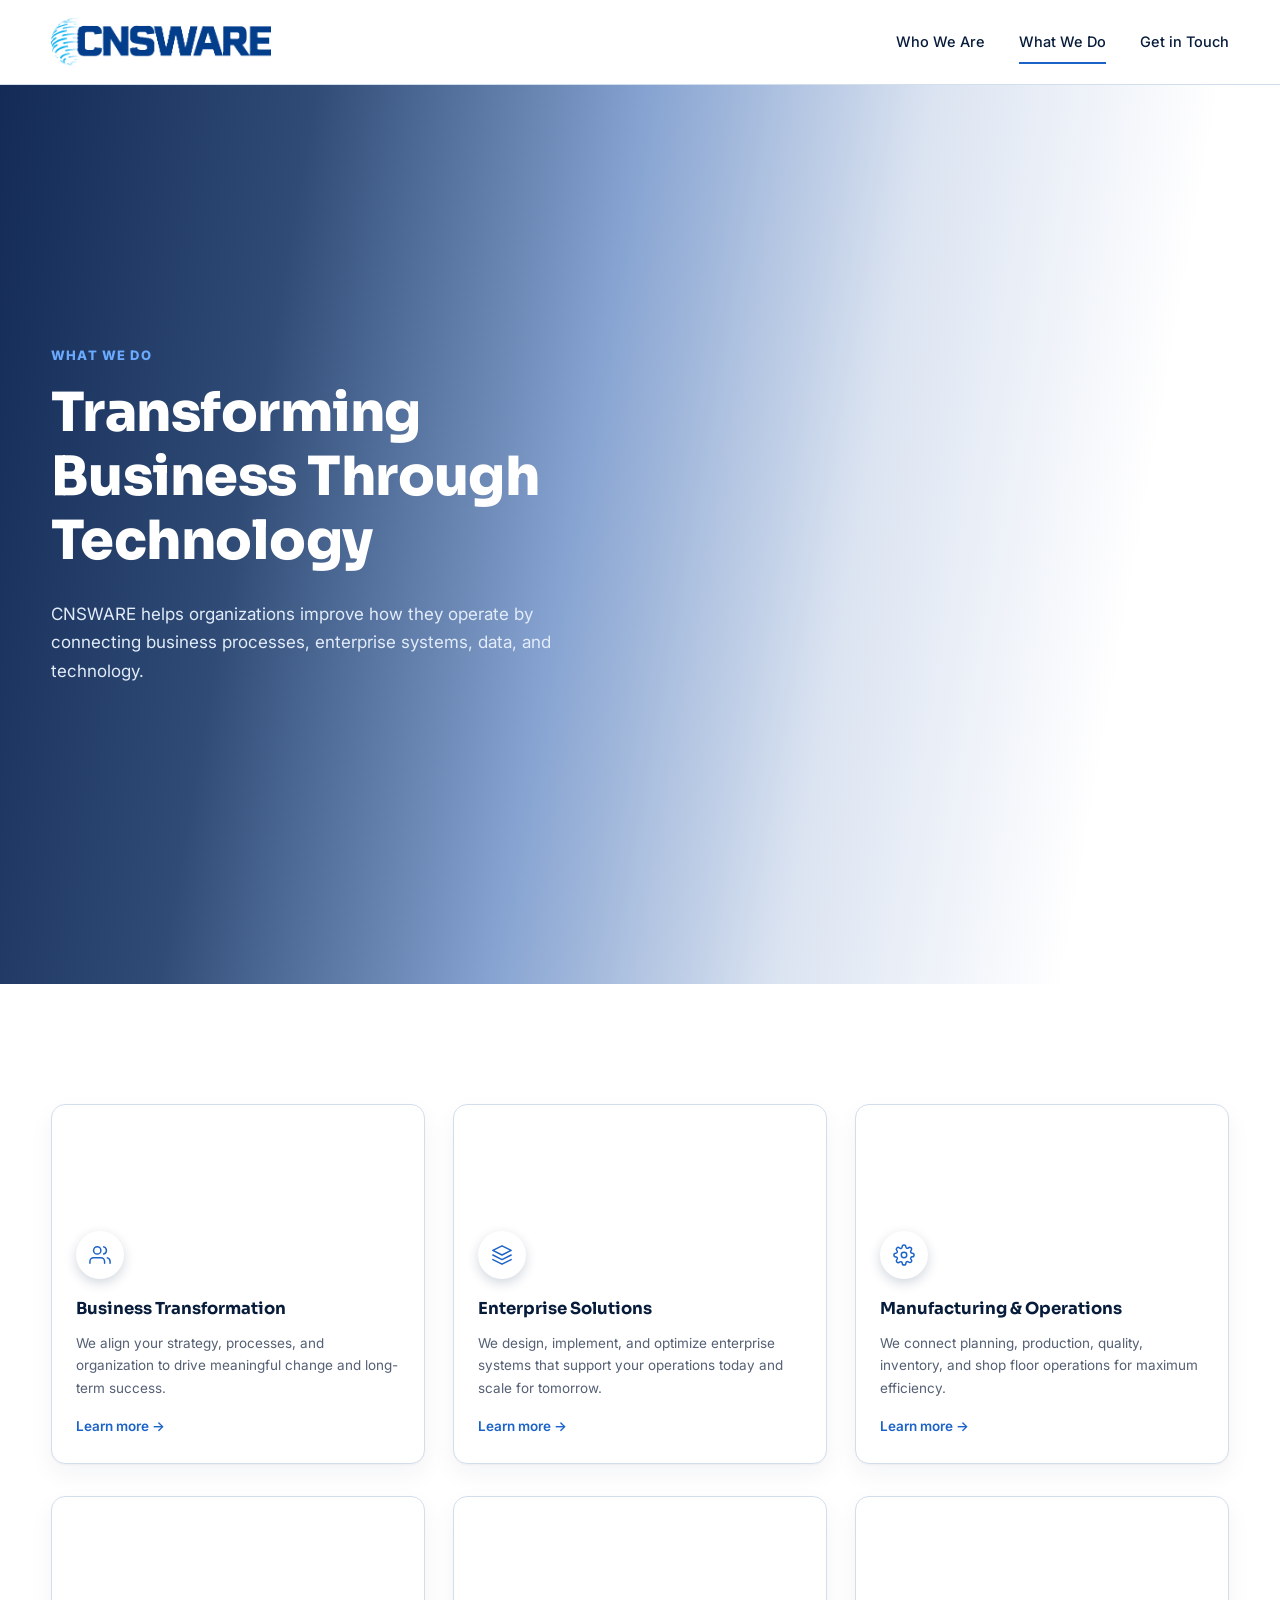
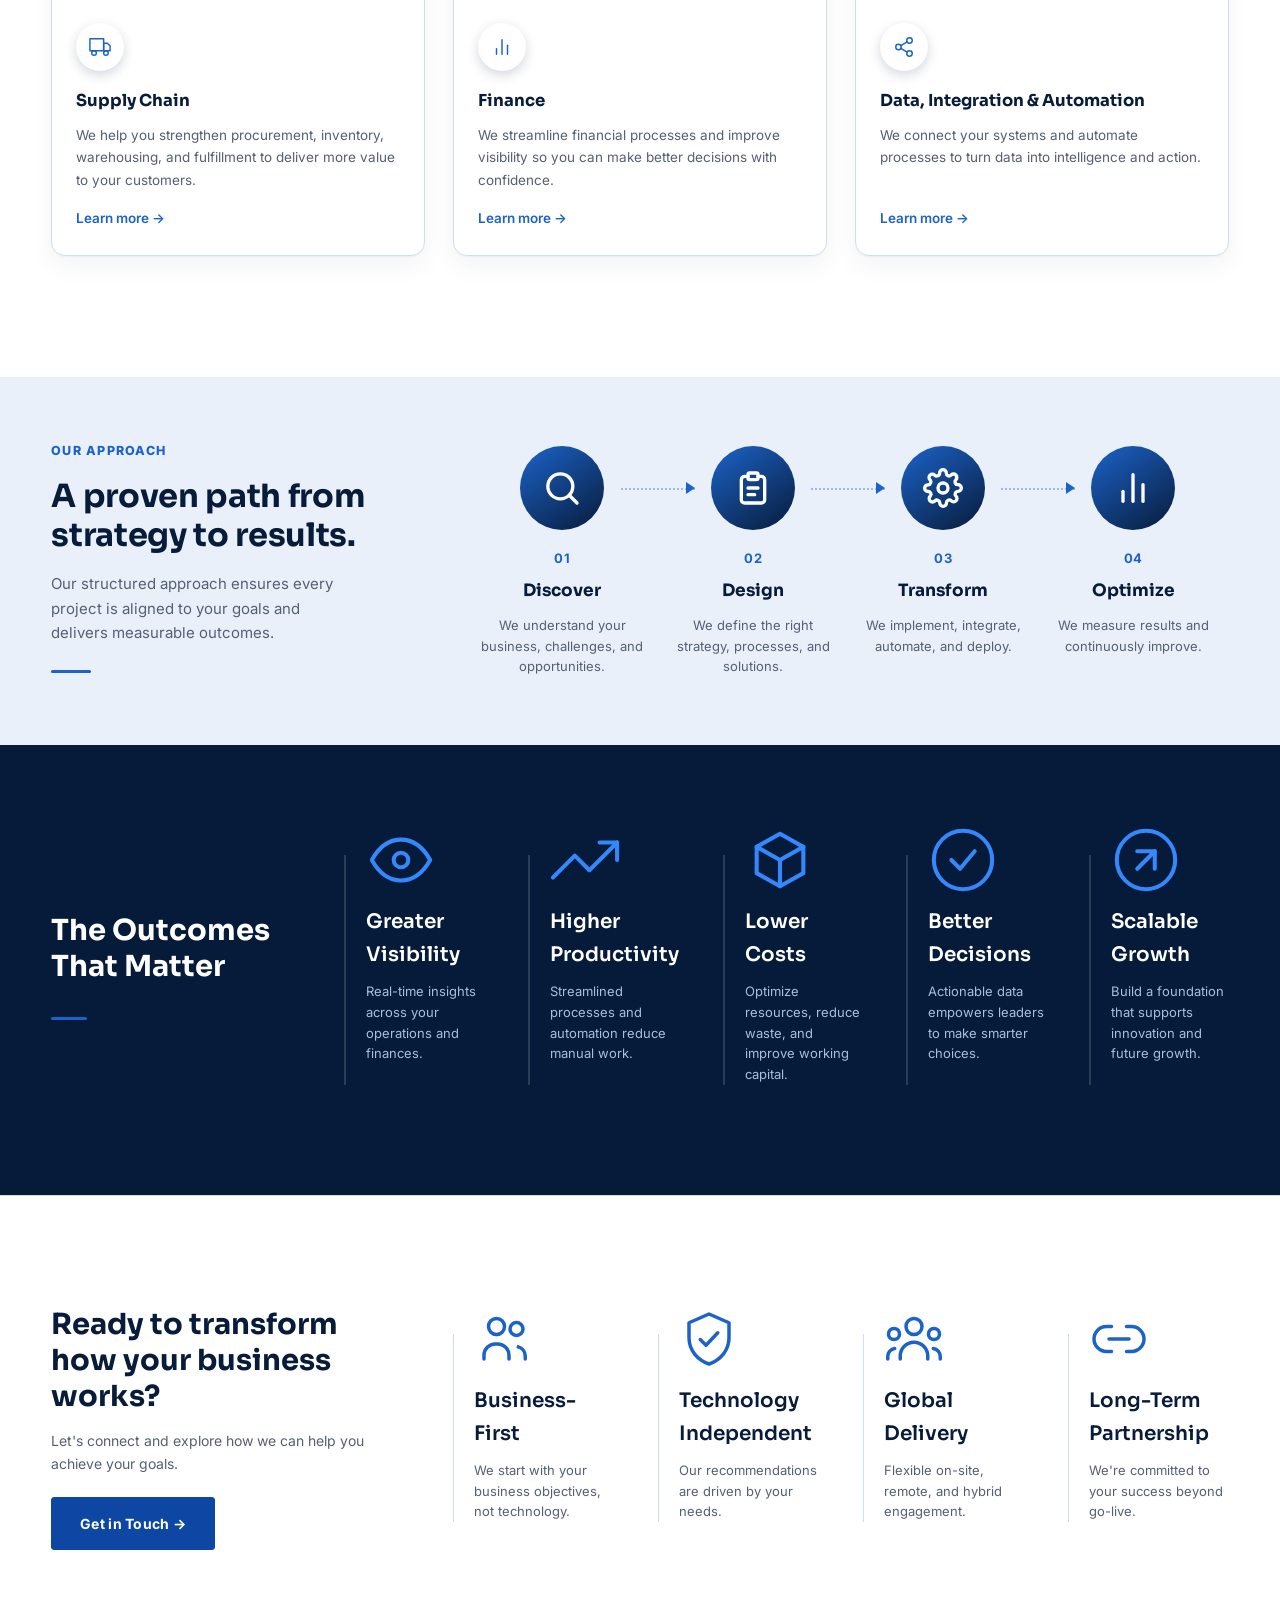
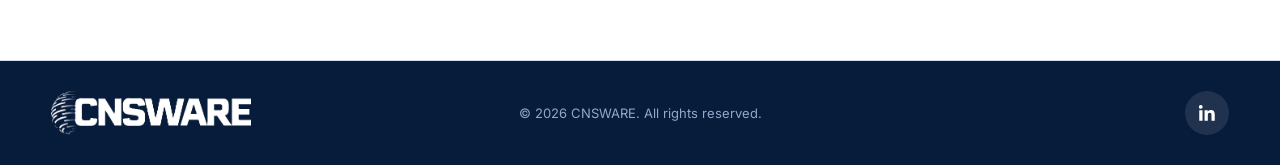
==== commit 56158b04: "edicion en what we do" ====
--- a/what-we-do.html
+++ b/what-we-do.html
@@ -132,6 +132,9 @@
 </section>
 
 <section class="outcomes">
+  <video class="outcomes-video-bg" autoplay muted loop playsinline>
+    <source src="video/global-expertise.mp4" type="video/mp4">
+  </video>
   <div class="container">
     <div class="outcomes-grid">
       <div class="outcomes-title">
--- a/css/what-we-do.css
+++ b/css/what-we-do.css
@@ -116,8 +116,29 @@
 
 /* The Outcomes That Matter — dark band, title left, 5 outcomes right */
 .outcomes{
+  position:relative;
+  overflow:hidden;
   background:var(--navy);
   padding:110px 0;
+}
+.outcomes-video-bg{
+  position:absolute;
+  inset:0;
+  z-index:0;
+  width:100%;
+  height:100%;
+  object-fit:cover;
+}
+.outcomes:before{
+  content:"";
+  position:absolute;
+  inset:0;
+  z-index:1;
+  background:rgba(7,27,58,.82);
+}
+.outcomes .container{
+  position:relative;
+  z-index:2;
 }
 .outcomes-grid{
   display:grid;
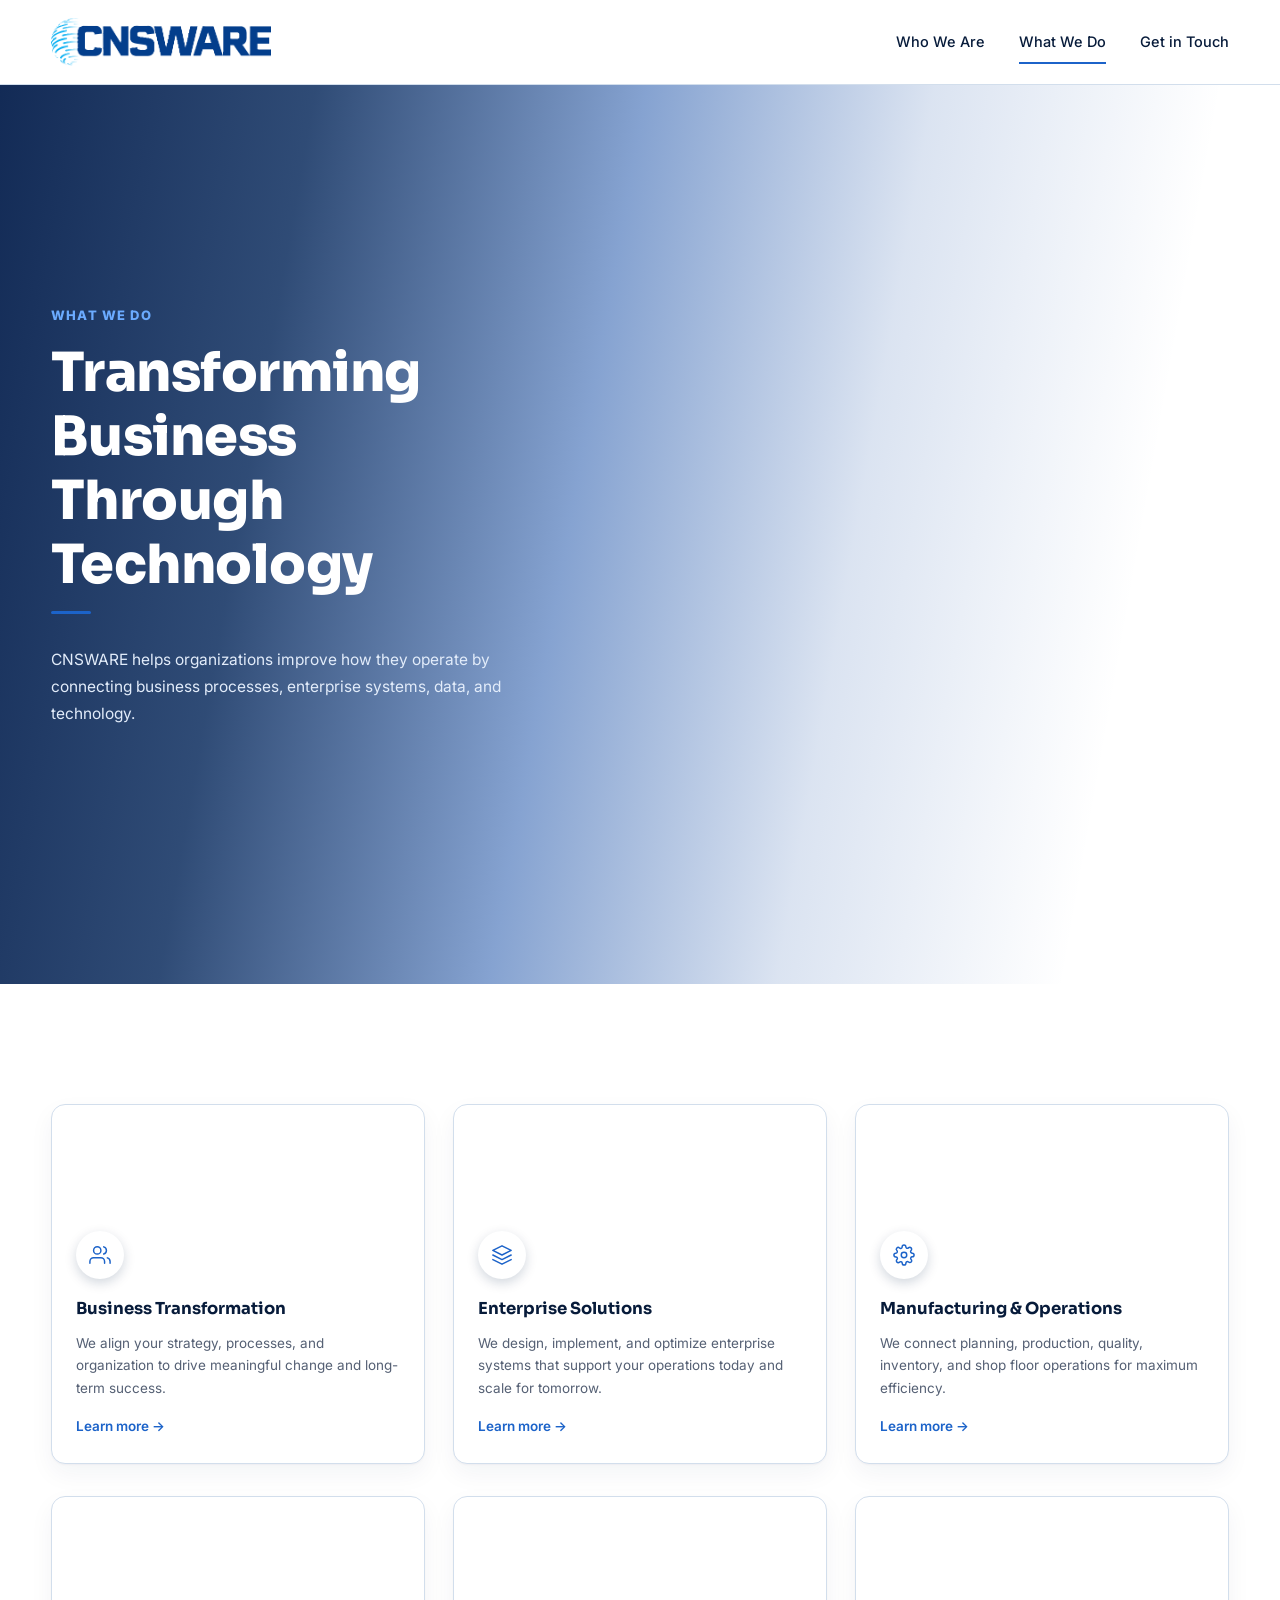
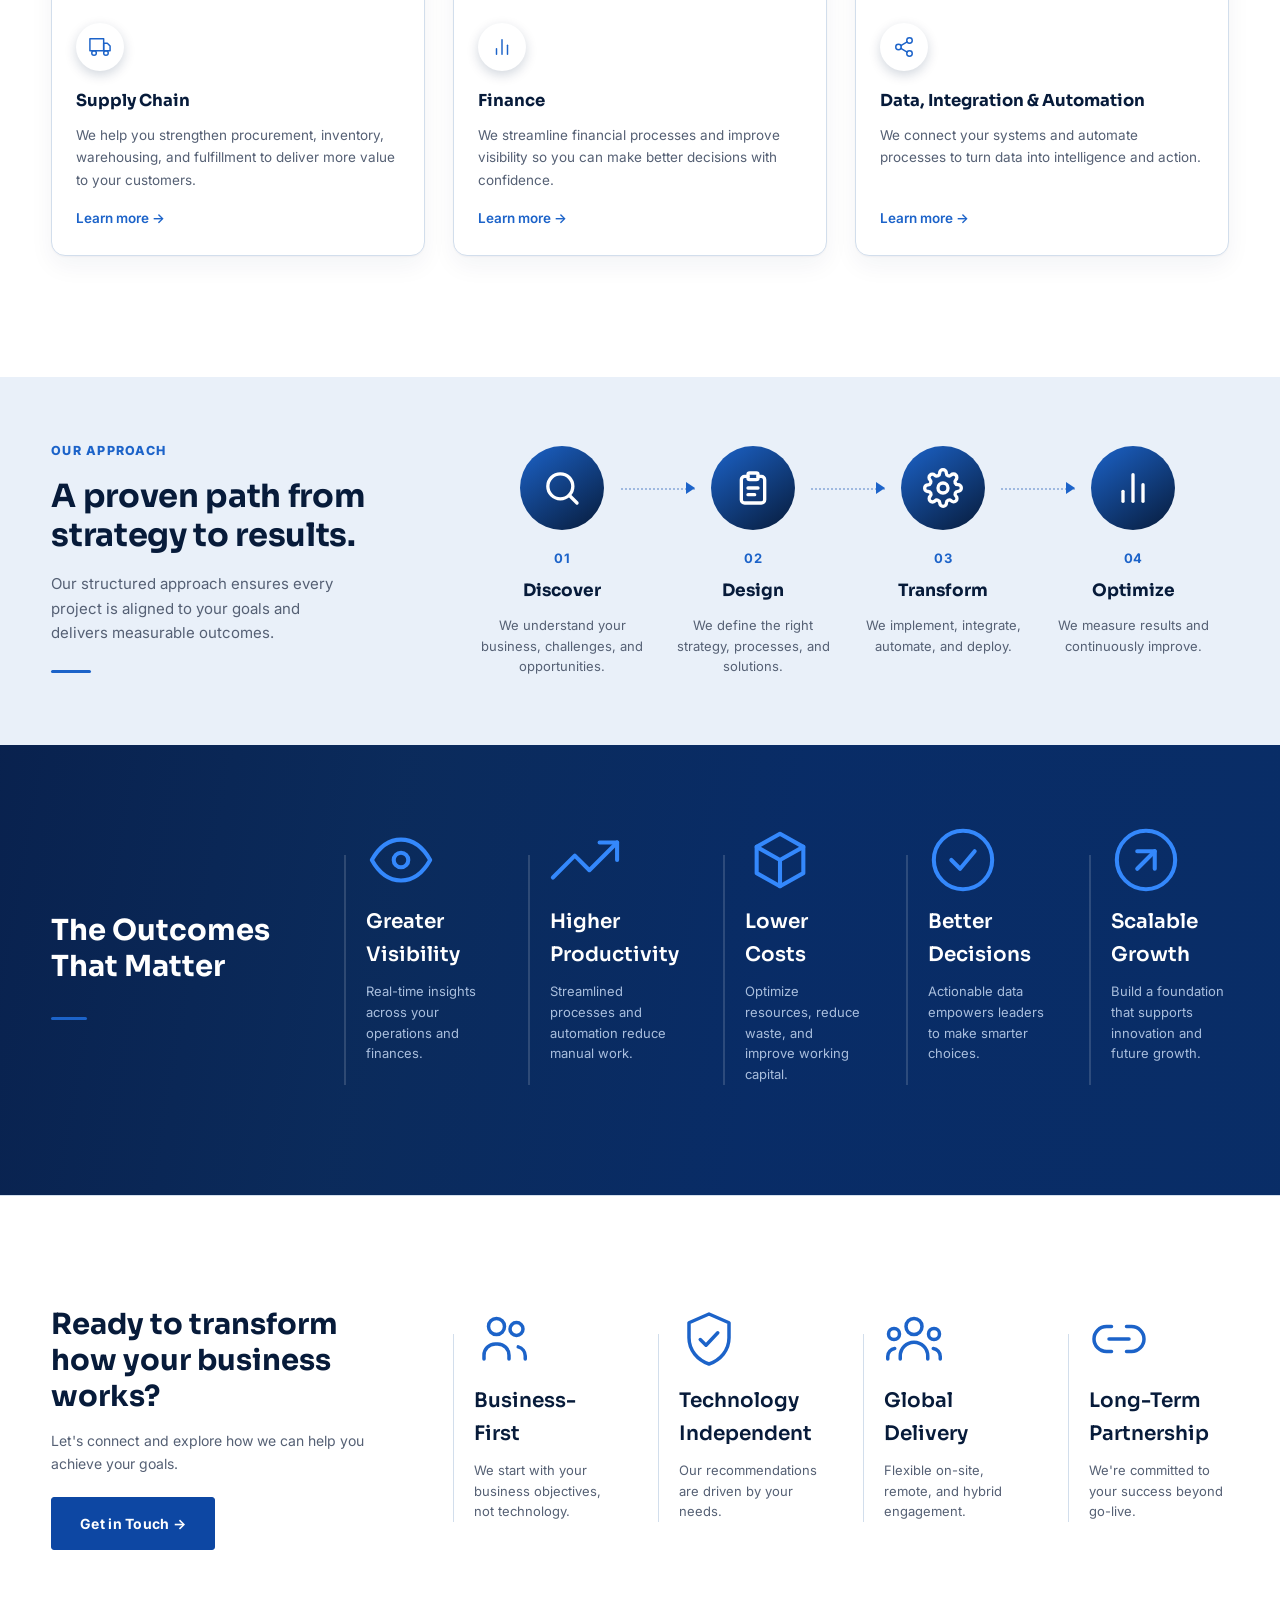
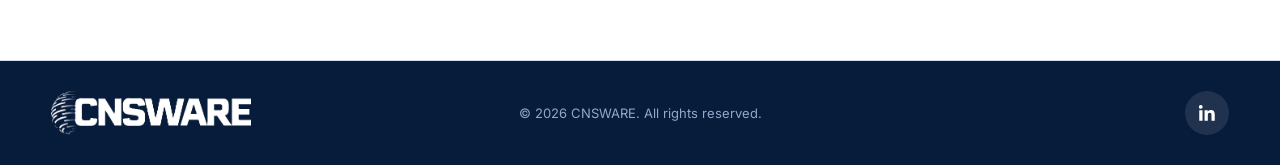
==== commit ad90970b: "nuevas ediciones" ====
--- a/what-we-do.html
+++ b/what-we-do.html
@@ -25,7 +25,8 @@
   <div class="container">
     <div class="hero-inner">
       <div class="eyebrow">What We Do</div>
-      <h1>Transforming Business Through Technology</h1>
+      <h1>Transforming Business<br>Through Technology</h1>
+      <div class="accent"></div>
       <p>CNSWARE helps organizations improve how they operate by connecting business processes, enterprise systems, data, and technology.</p>
     </div>
   </div>
--- a/css/main.css
+++ b/css/main.css
@@ -1,6 +1,8 @@
-/* ===== CNSWARE — Main page styles (hero, sections, icon grid, global) =====
+/* ===== CNSWARE — Main page styles (hero, buttons, sections, icon grid) =====
    Requires variables.css to be loaded first (uses --navy, --blue, --blue2,
-   --muted, --line, --icon, --icon-tint, --icon-tint-hover, --font-heading). */
+   --muted, --line, --icon, --icon-tint, --icon-tint-hover, --font-heading).
+   Shared across pages — page-specific blocks live in their own CSS files
+   (e.g. who-we-are.css, what-we-do.css, get-in-touch.css). */
 
 /* Hero — supports either a CSS background image (--hero) or a background
    <video class="hero-video-bg"> element; both get the same dark gradient
@@ -67,8 +69,8 @@
 .section.dark .eyebrow{color:#9cc4f7}
 .section.dark p{color:#d6e6fb}
 
-/* Tighter section padding — use on a section that just wraps a .cta/.global-cta
-   band, since that band already carries its own internal padding. Prevents
+/* Tighter section padding — use on a section that just wraps a .cta band,
+   since that band already carries its own internal padding. Prevents
    double spacing (especially awkward right before the footer). */
 .section.tight{padding:64px 0}
 
@@ -94,70 +96,8 @@
 .cta .lead{margin:0;font-size:16px;max-width:480px;color:var(--muted)}
 .section.dark .cta .lead{color:#d6e6fb}
 
-/* We Connect the Systems Behind the Work — merged intro + icon grid */
-.connect{background:#fff;padding:160px 0}
-.built-head{max-width:780px;margin:0 auto 88px;text-align:center}
-.built-head p{font-size:17px;color:var(--muted);line-height:1.9;margin:0}
-
-/* Two-column intro + detailed icon grid (text left, 3x2 icons right) */
-.connect-grid{
-  display:grid;
-  grid-template-columns:0.85fr 1.15fr;
-  gap:64px;
-  align-items:start;
-}
-.connect-text{display:flex;flex-direction:column;align-items:flex-start;text-align:left}
-.connect-text h2{margin:0 0 24px}
-.connect-text p{font-size:16px;color:var(--muted);line-height:1.85;margin:0 0 16px}
-.connect-text .accent{margin:12px 0 0}
-
-.icon-grid.detailed{
-  display:grid;
-  grid-template-columns:repeat(3,1fr);
-  gap:56px 40px;
-}
-.icon-grid.detailed .icon-item{
-  background:transparent;
-  border:none;
-  box-shadow:none;
-  padding:0;
-  border-radius:0;
-  text-align:left;
-  align-items:flex-start;
-  gap:14px;
-  max-width:none;
-}
-.icon-grid.detailed .icon-item:hover{transform:none;box-shadow:none;border-color:transparent}
-.icon-grid.detailed .icon-badge{width:auto;height:auto;border-radius:0;background:transparent}
-.icon-grid.detailed .icon-item:hover .icon-badge{background:transparent}
-.icon-grid.detailed .icon-svg{width:34px;height:34px}
-.icon-grid.detailed .icon-item h3{font-size:16px}
-.icon-grid.detailed .icon-item p{font-size:14px;color:var(--muted);line-height:1.65;margin:0}
-
-/* Built Around Your Business band */
-.built-around{padding:96px 0;min-height:auto}
-.built-around .built-head{margin-bottom:56px}
-.built-around .built-head .eyebrow{font-size:14px}
-
-.built-around .icon-grid.plain{
-  display:flex;
-  gap:0;
-  justify-content:center;
-  flex-wrap:wrap;
-}
-.built-around .icon-grid.plain .icon-item{
-  flex:1 1 0;
-  padding:0 36px;
-  border-left:1px solid var(--line);
-  max-width:none;
-  gap:24px;
-}
-.built-around .icon-grid.plain .icon-item:first-child{
-  border-left:none;
-}
-.built-around .icon-grid.plain .icon-svg{width:34px;height:34px}
-.built-around .icon-grid.plain .icon-item h3{font-size:13.5px;font-weight:600}
-
+/* Shared icon grid — base card style reused across pages, with .detailed,
+   .plain, and .cols-N variants defined in each page's own CSS. */
 .icon-grid{
   display:grid;
   grid-template-columns:repeat(4,1fr);
@@ -193,161 +133,16 @@
 .icon-item:hover .icon-svg{transform:translateY(-1px)}
 .icon-item h3{margin:0;font-family:var(--font-heading);color:var(--navy);font-size:15.5px;font-weight:600;letter-spacing:-.005em}
 
-/* Plain variant: icon + label only, no card/border/shadow */
-.icon-grid.plain{
-  gap:88px 56px;
-  row-gap:88px;
-  column-gap:56px;
-  justify-items:center;
-}
-.icon-grid.plain .icon-item{
-  background:transparent;
-  border:none;
-  box-shadow:none;
-  padding:0;
-  border-radius:0;
-  gap:24px;
-  max-width:220px;
-}
-.icon-grid.plain .icon-item:hover{
-  transform:none;
-  box-shadow:none;
-  border-color:transparent;
-}
-.icon-grid.plain .icon-badge{
-  width:auto;height:auto;
-  border-radius:0;
-  background:transparent;
-}
-.icon-grid.plain .icon-item:hover .icon-badge{background:transparent}
-.icon-grid.plain .icon-svg{width:40px;height:40px}
-.icon-grid.plain .icon-item:hover .icon-svg{transform:translateY(-2px)}
-.icon-grid.plain .icon-item h3{font-size:15.5px;font-weight:600;line-height:1.4}
-
-/* Global expertise section — flat gray background, image floats as a
-   rounded card on the left, text sits directly on the flat background
-   left-aligned on the right. */
-.global{
-  position:relative;
-  overflow:hidden;
-  width:100%;
-  min-height:auto;
-  padding:48px 0;
-  color:#fff;
-  display:flex;
-  align-items:center;
-  background:#0a1f4d;
-}
-.global-video-bg{
-  position:absolute;
-  inset:0;
-  z-index:0;
-  width:100%;
-  height:100%;
-  object-fit:cover;
-  object-position:100% center;
-  transform:scale(1.35);
-  transform-origin:right center;
-}
-.global:before{
-  content:"";
-  position:absolute;
-  inset:0;
-  z-index:1;
-  background:linear-gradient(100deg,rgba(6,20,55,.96) 0%,rgba(10,40,110,.90) 32%,rgba(15,80,190,.55) 58%,rgba(20,100,220,.22) 82%);
-}
-.global-content{position:relative;z-index:2;max-width:520px;padding-left:6.5vw}
-.global .eyebrow{color:#9cc4f7}
-.global h2{color:#fff;margin-bottom:20px}
-.global p{font-size:16px;line-height:1.8;color:#d6e6fb;margin:0 0 40px}
-.global-stats{
-  display:flex;
-  gap:15px;
-  flex-wrap:nowrap;
-}
-.global-stats .stat{
-  padding:0 22px;
-  border-left:1px solid rgba(94,160,255,.55);
-  display:flex;
-  flex-direction:column;
-  gap:6px;
-  white-space:nowrap;
-}
-.global-stats .stat:first-child{
-  padding-left:0;
-  border-left:none;
-}
-.global-stats .stat strong{
-  font-family:var(--font-heading);
-  font-size:clamp(26px,2.6vw,34px);
-  font-weight:800;
-  color:#fff;
-  line-height:1;
-}
-.global-stats .stat strong .plus{
-  font-size:30px;
-  font-weight:700;
-  color:#3d8bff;
-}
-.global-stats .stat span{
-  font-size:12.5px;
-  text-transform:uppercase;
-  letter-spacing:.04em;
-  font-weight:600;
-  color:#3d8bff;
-}
-
-/* Let's Build What's Next — closing CTA with 3 supporting points */
-.build-next{background:#fff;padding:96px 0;border-top:3px solid var(--navy)}
-.build-next-grid{
-  display:grid;
-  grid-template-columns:0.9fr 1.4fr;
-  gap:64px;
-  align-items:start;
-}
-.build-next-text h2{margin:0 0 18px;font-size:clamp(26px,2.8vw,34px)}
-.build-next-text .accent{margin:0 0 22px}
-.build-next-text p{font-size:16.5px;color:var(--ink);line-height:1.8;margin:0 0 28px;max-width:380px}
-.build-next-points{
-  display:grid;
-  grid-template-columns:repeat(3,1fr);
-  gap:32px;
-}
-.point-icon{margin-bottom:18px}
-.point-icon .icon-svg{width:64px;height:64px;color:var(--blue2)}
-.point h3{margin:0 0 12px;font-family:var(--font-heading);color:var(--navy);font-size:19px;font-weight:700}
-.point p{margin:0;font-size:15.5px;color:var(--ink);line-height:1.7}
-
 @media(max-width:900px){
   .icon-grid{grid-template-columns:repeat(2,1fr)}
-  .connect-grid{grid-template-columns:1fr;gap:48px}
-  .connect-text{align-items:center;text-align:center}
-  .connect-text .accent{margin-left:auto;margin-right:auto}
-  .icon-grid.detailed{grid-template-columns:repeat(2,1fr);gap:40px 32px}
   .section{padding:100px 0;min-height:auto}
-  .connect{padding:110px 0}
-  .built-head{margin-bottom:64px}
-  .icon-grid.plain{gap:48px 32px}
-  .built-around .icon-grid.plain{flex-wrap:wrap}
-  .built-around .icon-grid.plain .icon-item{flex:1 1 40%;border-left:none;border-top:1px solid var(--line);padding:24px 12px 0}
-  .built-around .icon-grid.plain .icon-item:first-child{border-top:none}
   .hero{min-height:auto}
-  .build-next-grid{grid-template-columns:1fr;gap:40px}
-  .build-next-points{grid-template-columns:1fr;gap:28px}
-  .global{padding:64px 0}
-  .global-content{max-width:100%;padding-left:0}
-  .global-stats{gap:0;flex-wrap:wrap}
-  .global-stats .stat{flex:1 1 45%;border-left:none;padding-left:0;white-space:normal}
   .section.tight{padding:48px 0}
 }
 @media(max-width:600px){
   .hero-inner{padding:80px 0}
   .section{padding:80px 0}
-  .connect{padding:80px 0}
-  .built-head{margin-bottom:48px}
   .icon-grid{grid-template-columns:1fr}
-  .icon-grid.detailed{grid-template-columns:1fr}
-  .icon-grid.plain{gap:40px}
   .section.tight{padding:40px 0}
   .cta{flex-direction:column;align-items:flex-start}
 }
--- a/css/what-we-do.css
+++ b/css/what-we-do.css
@@ -1,6 +1,12 @@
 /* ===== CNSWARE — What We Do (page-specific blocks) =====
    Requires variables.css + main.css loaded first (uses --navy, --blue2,
    --muted, --line, --soft, --icon-tint, --font-heading, .section, .btn). */
+
+
+.hero-inner{max-width:560px}
+.hero .accent{margin:6px 0 24px;width:40px;height:3px}
+.hero h1{margin-bottom:8px}
+.hero p{font-size:15.5px;max-width:460px;line-height:1.75}
 
 /* Service cards */
 .cards{
@@ -134,7 +140,7 @@
   position:absolute;
   inset:0;
   z-index:1;
-  background:rgba(7,27,58,.82);
+  background:linear-gradient(100deg,rgba(9,34,79,.97) 0%,rgba(11,44,94,.93) 30%,rgba(9, 47, 110, 0.85) 60%,rgba(10, 53, 122, 0.7) 100%);
 }
 .outcomes .container{
   position:relative;
